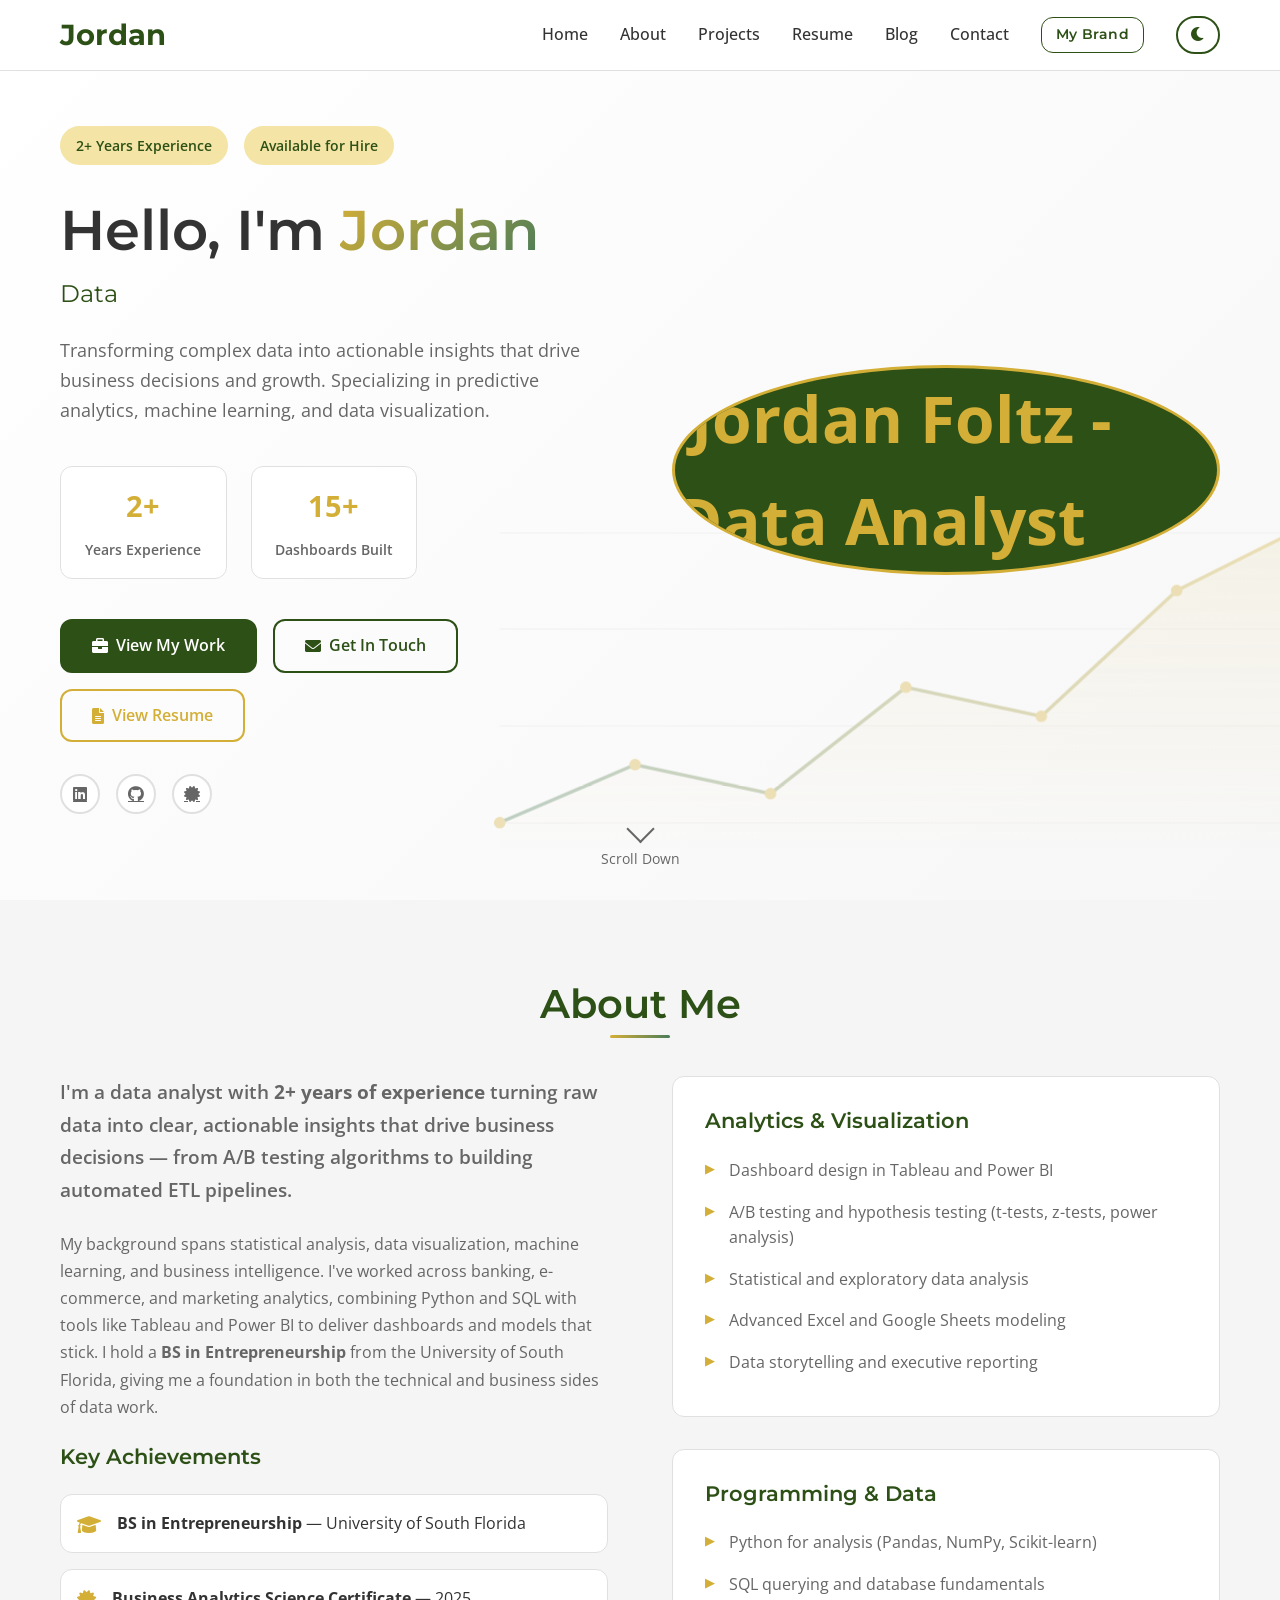
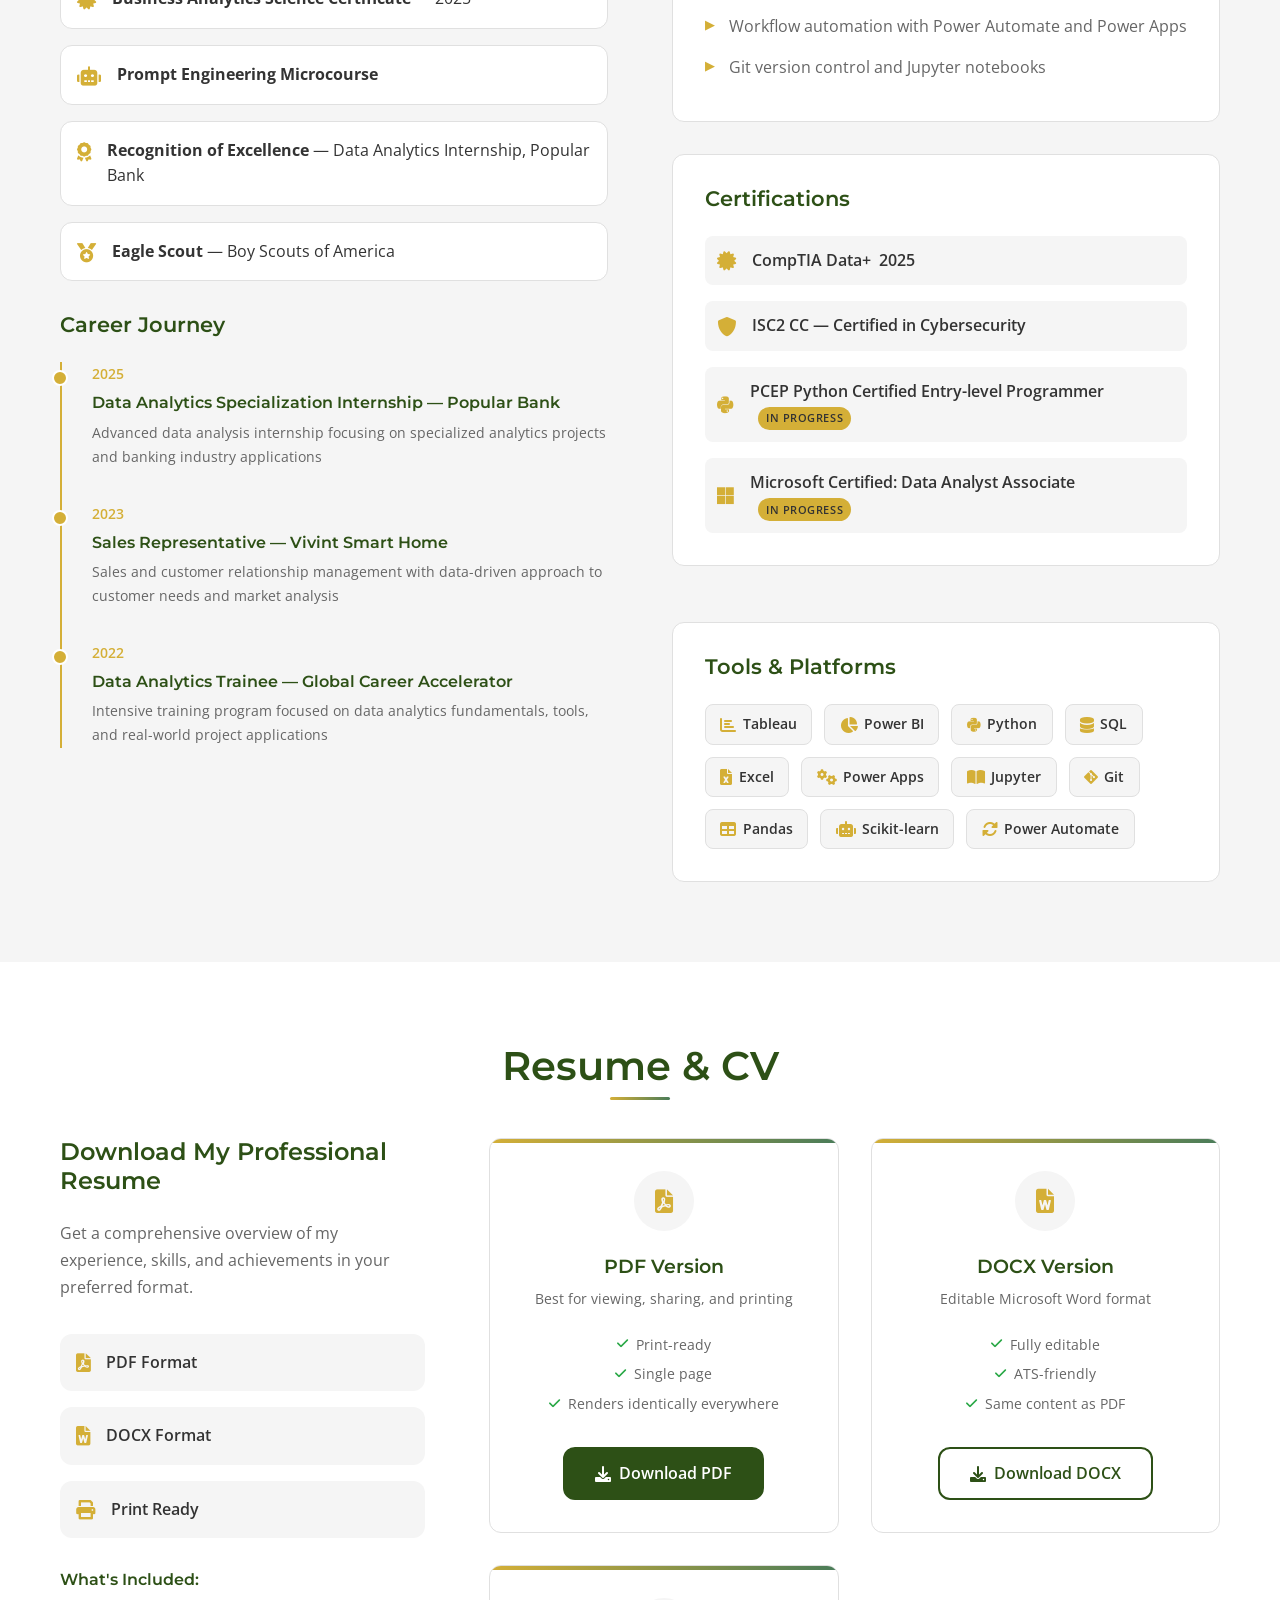
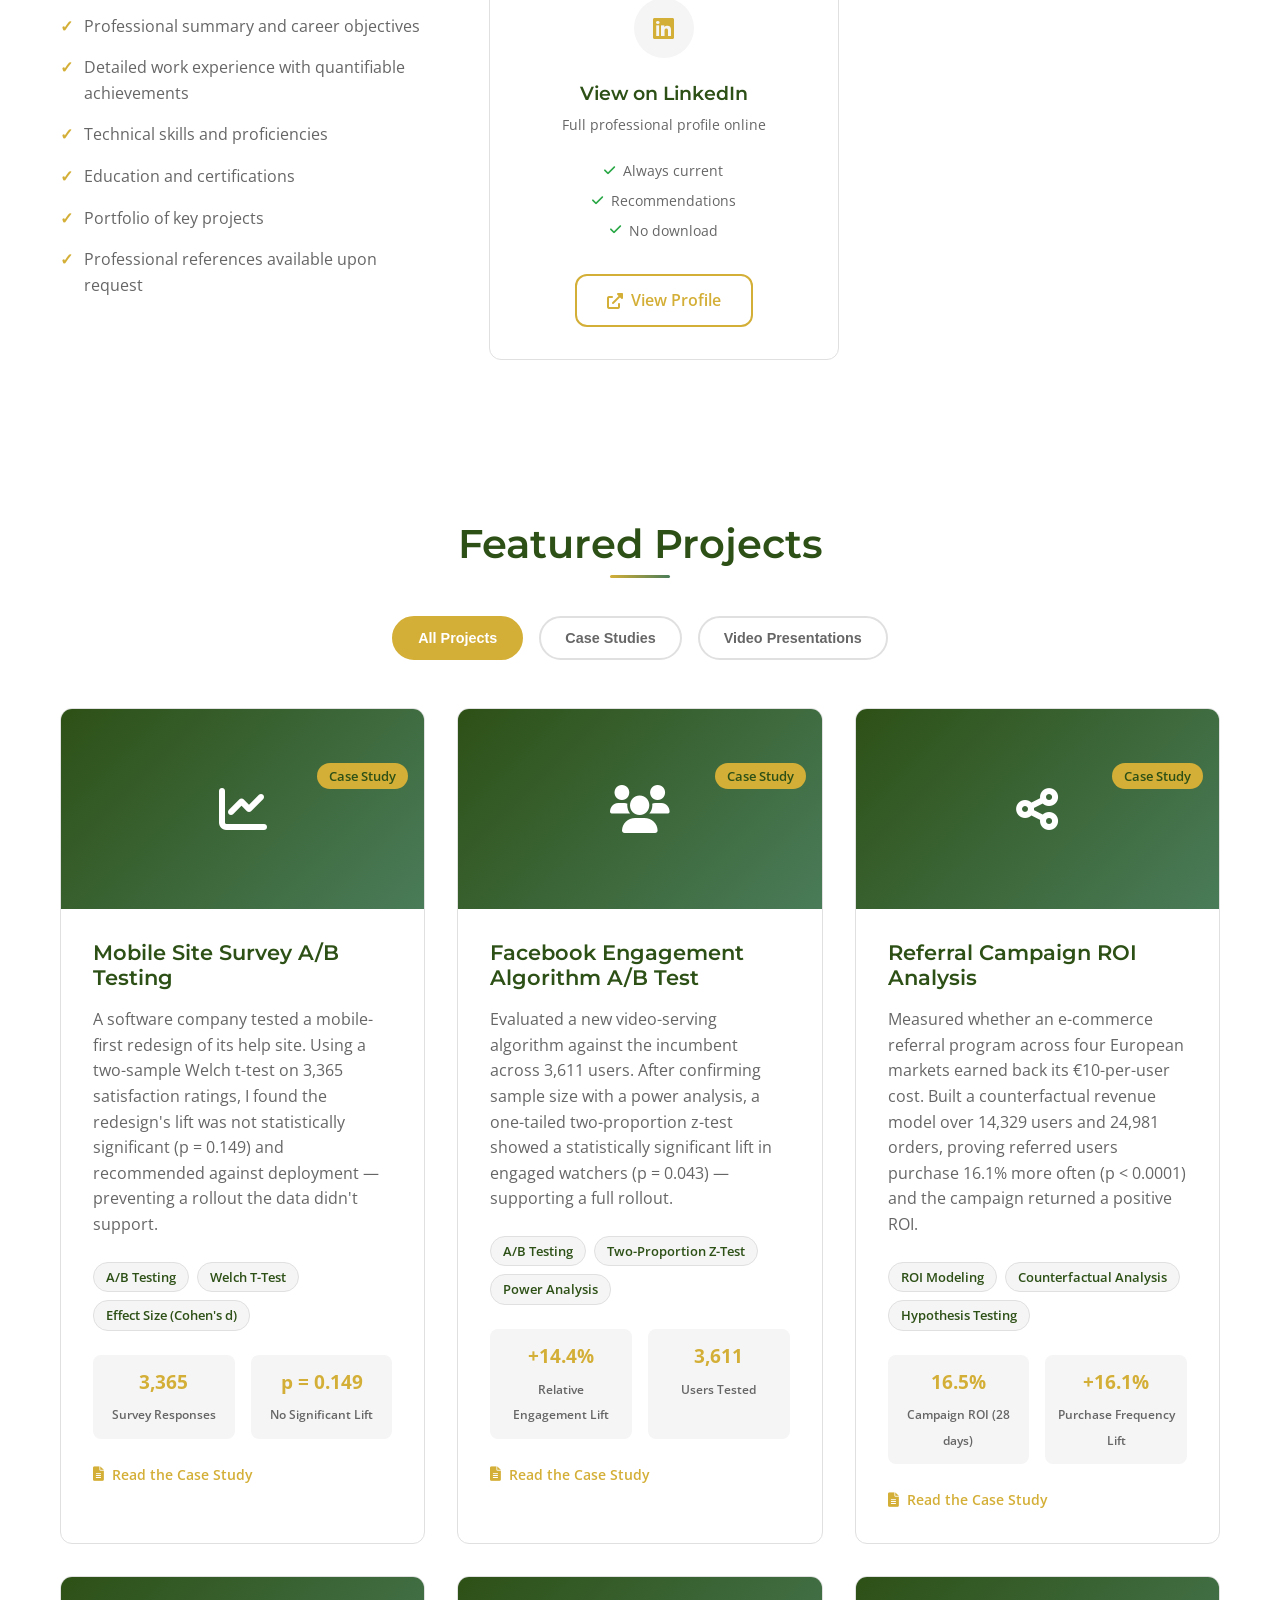
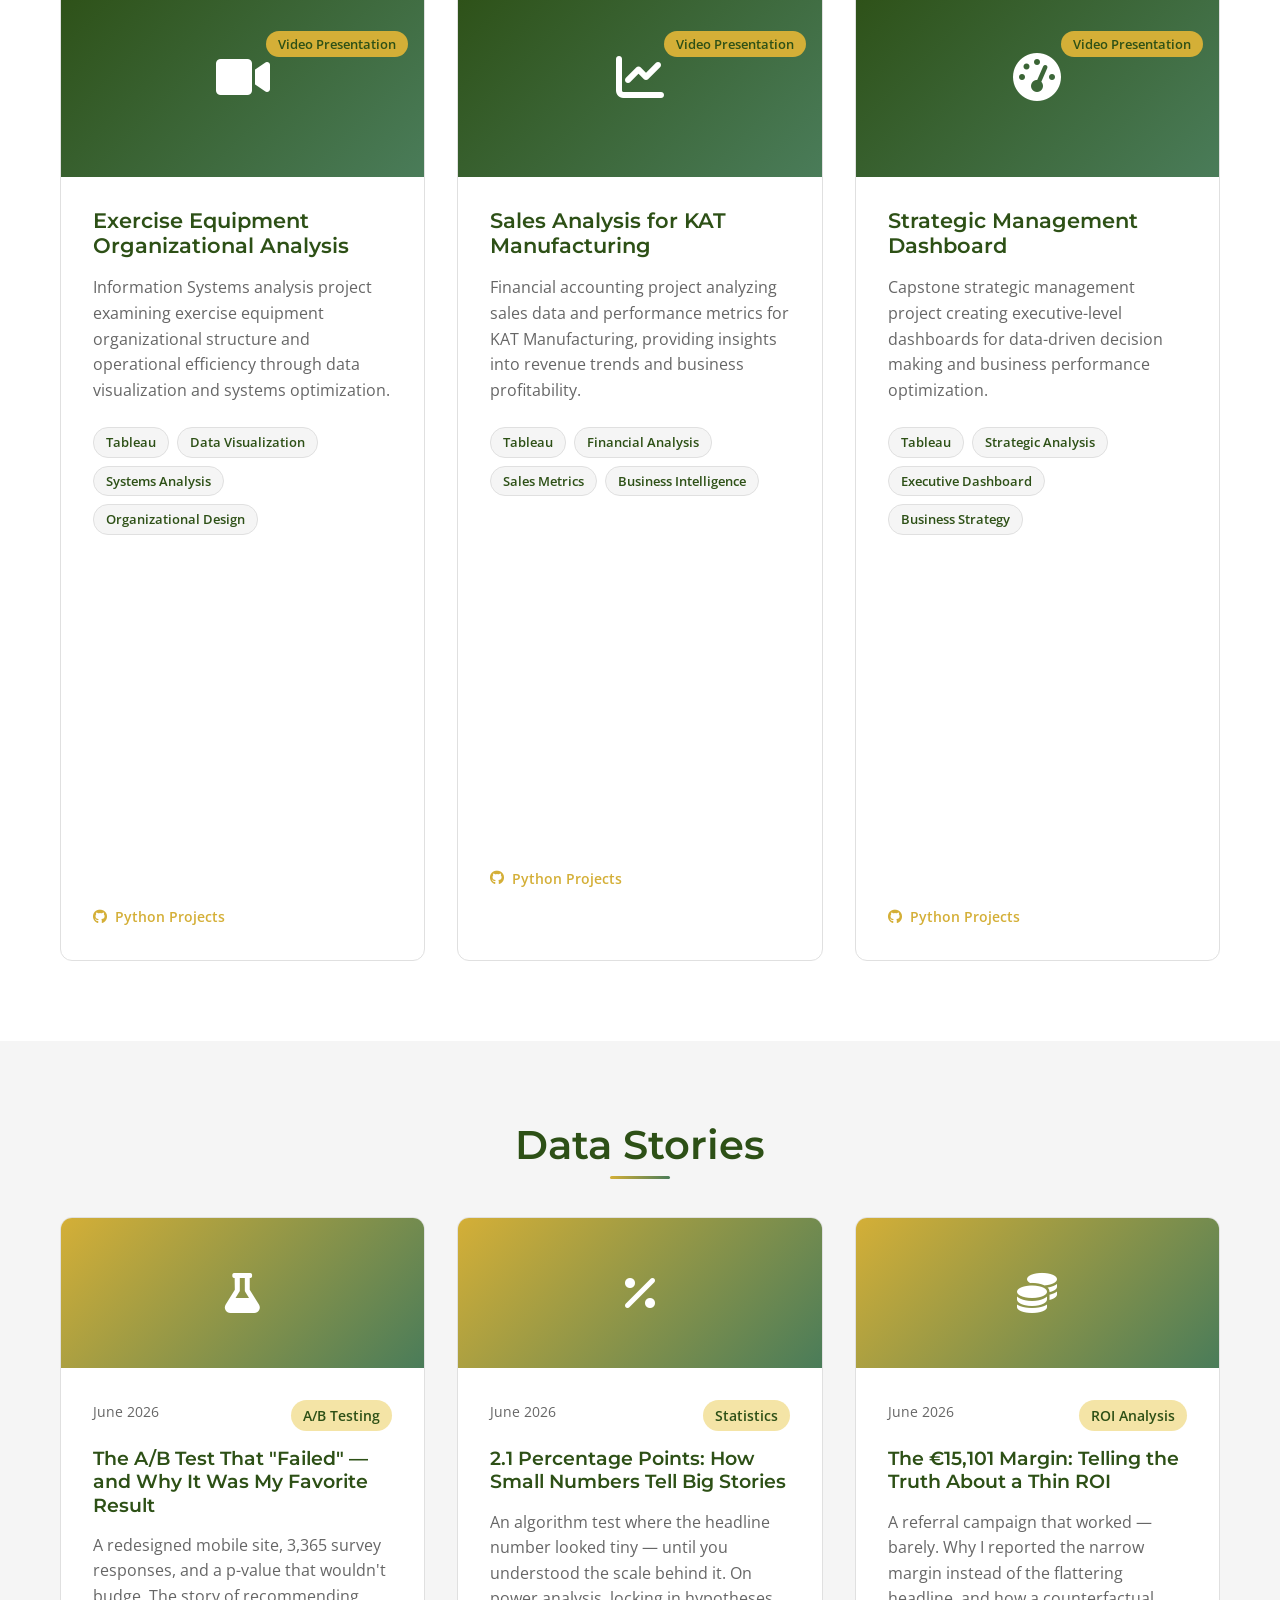
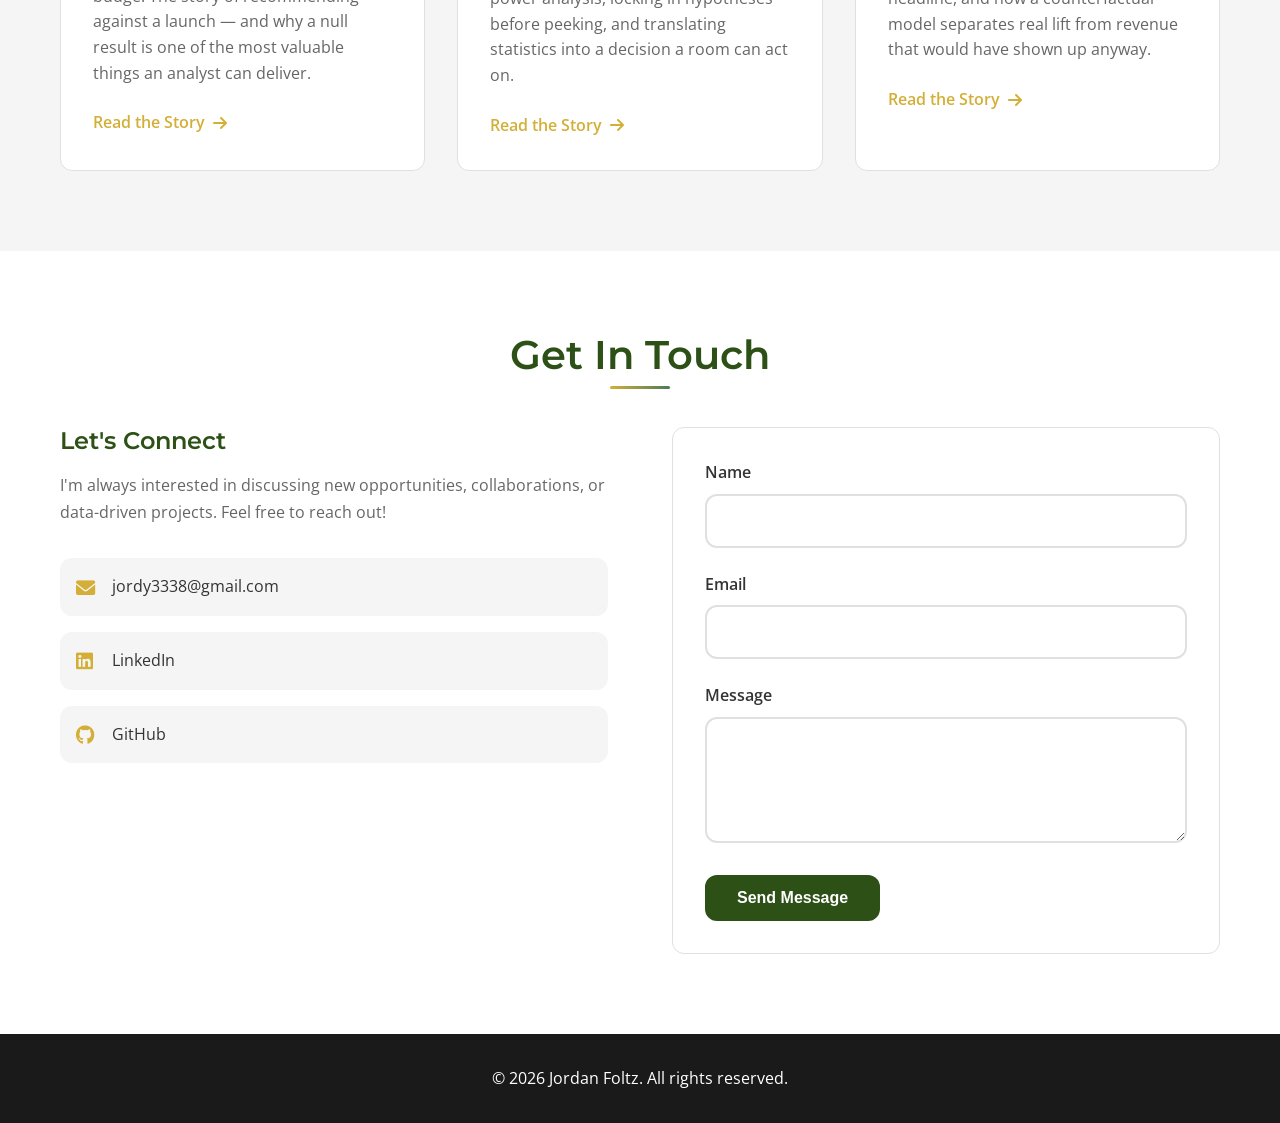
==== index.html @ 900e08b9 "Add self-drawing hero chart and scroll-triggered timeline animation - Hero: inline SVG line chart th" ====
<!DOCTYPE html>
<html lang="en">
<head>
    <meta charset="UTF-8">
    <meta name="viewport" content="width=device-width, initial-scale=1.0">
    <title>Jordan Foltz — Data Analyst</title>
    <meta name="description" content="Jordan Foltz is a data analyst specializing in A/B testing, statistical analysis, and data visualization with Python, SQL, Tableau, and Power BI. View case studies, dashboards, and the Data Stories blog.">
    <link rel="stylesheet" href="style.css">
    <link href="https://fonts.googleapis.com/css2?family=Montserrat:wght@300;400;600;700&family=Open+Sans:wght@300;400;600&display=swap" rel="stylesheet">
    <link rel="stylesheet" href="https://cdnjs.cloudflare.com/ajax/libs/font-awesome/6.0.0/css/all.min.css">
</head>
<body>
    <!-- Navigation -->
    <nav class="navbar">
        <div class="nav-container">
            <div class="nav-logo">
                <a href="#home">Jordan</a>
            </div>
            <div class="nav-menu">
                <a href="#home" class="nav-link">Home</a>
                <a href="#about" class="nav-link">About</a>
                <a href="#projects" class="nav-link">Projects</a>
                <a href="#resume" class="nav-link">Resume</a>
                <a href="#blog" class="nav-link">Blog</a>
                <a href="#contact" class="nav-link">Contact</a>
                <a href="brand.html" class="nav-link-brand">My Brand</a>
                <button class="theme-toggle" id="theme-toggle" aria-label="Toggle dark mode">
                    <i class="fas fa-moon" aria-hidden="true"></i>
                </button>
            </div>
            <button class="hamburger" aria-label="Toggle navigation menu" aria-expanded="false">
                <span></span>
                <span></span>
                <span></span>
            </button>
        </div>
    </nav>

    <!-- Home Section -->
    <section id="home" class="hero">
        <div class="hero-background">
            <div class="hero-gradient"></div>
            <svg class="hero-chart" viewBox="0 0 900 500" preserveAspectRatio="xMidYMax meet" aria-hidden="true" focusable="false">
                <defs>
                    <linearGradient id="chart-stroke" x1="0" y1="0" x2="1" y2="0">
                        <stop offset="0%" stop-color="#4a7c59"/>
                        <stop offset="100%" stop-color="#d4af37"/>
                    </linearGradient>
                    <linearGradient id="chart-fill" x1="0" y1="0" x2="0" y2="1">
                        <stop offset="0%" stop-color="#d4af37" stop-opacity="0.25"/>
                        <stop offset="100%" stop-color="#d4af37" stop-opacity="0"/>
                    </linearGradient>
                </defs>
                <line class="chart-grid" x1="40" y1="120" x2="860" y2="120"/>
                <line class="chart-grid" x1="40" y1="220" x2="860" y2="220"/>
                <line class="chart-grid" x1="40" y1="320" x2="860" y2="320"/>
                <line class="chart-grid" x1="40" y1="420" x2="860" y2="420"/>
                <path class="chart-area" d="M40,420 L180,360 L320,390 L460,280 L600,310 L740,180 L860,120 L860,460 L40,460 Z"/>
                <path class="chart-line" pathLength="1" d="M40,420 L180,360 L320,390 L460,280 L600,310 L740,180 L860,120"/>
                <circle class="chart-dot" cx="40" cy="420" r="6"/>
                <circle class="chart-dot" cx="180" cy="360" r="6"/>
                <circle class="chart-dot" cx="320" cy="390" r="6"/>
                <circle class="chart-dot" cx="460" cy="280" r="6"/>
                <circle class="chart-dot" cx="600" cy="310" r="6"/>
                <circle class="chart-dot" cx="740" cy="180" r="6"/>
                <circle class="chart-dot" cx="860" cy="120" r="7"/>
            </svg>
        </div>
        <div class="hero-container">
            <div class="hero-content">
                <div class="hero-text">
                    <div class="hero-badges">
                        <span class="hero-badge">2+ Years Experience</span>
                        <span class="hero-badge">Available for Hire</span>
                    </div>
                    <h1 class="hero-title">Hello, I'm <span class="highlight">Jordan</span></h1>
                    <h2 class="hero-subtitle">Data Analyst & Insights Specialist</h2>
                    <p class="hero-description">
                        Transforming complex data into actionable insights that drive business decisions and growth. 
                        Specializing in predictive analytics, machine learning, and data visualization.
                    </p>
                    <div class="hero-stats">
                        <div class="stat-item">
                            <span class="stat-number">2+</span>
                            <span class="stat-label">Years Experience</span>
                        </div>
                        <div class="stat-item">
                            <span class="stat-number">15+</span>
                            <span class="stat-label">Dashboards Built</span>
                        </div>
                    </div>
                    <div class="hero-buttons">
                        <a href="#projects" class="btn btn-primary">
                            <i class="fas fa-briefcase"></i>
                            View My Work
                        </a>
                        <a href="#contact" class="btn btn-secondary">
                            <i class="fas fa-envelope"></i>
                            Get In Touch
                        </a>
                        <a href="#resume" class="btn btn-outline">
                            <i class="fas fa-file-alt"></i>
                            View Resume
                        </a>
                    </div>
                    <div class="hero-social">
                        <a href="https://linkedin.com/in/jordan-foltz" class="social-link" aria-label="LinkedIn" target="_blank" rel="noopener noreferrer">
                            <i class="fab fa-linkedin"></i>
                        </a>
                        <a href="https://github.com/JordanFoltzData" class="social-link" aria-label="GitHub" target="_blank" rel="noopener noreferrer">
                            <i class="fab fa-github"></i>
                        </a>
                        <a href="https://www.credly.com/users/jordan-foltz" class="social-link" aria-label="Credly" target="_blank" rel="noopener noreferrer">
                            <i class="fas fa-certificate"></i>
                        </a>
                    </div>
                </div>
                <div class="hero-image">
                    <div class="image-container">
                        <div class="image-placeholder">
                            <img src="Headshot Professional Resized.jpg" alt="Jordan Foltz - Data Analyst" class="profile-img">
                            <div class="image-overlay">
                                <div class="overlay-content">
                                    <span class="overlay-text">Data Analyst</span>
                                    <span class="overlay-subtext">Available for Projects</span>
                                </div>
                            </div>
                        </div>
                    </div>
                </div>
            </div>
        </div>
        <div class="scroll-indicator">
            <div class="scroll-arrow"></div>
            <span>Scroll Down</span>
        </div>
    </section>

    <!-- About Section -->
    <section id="about" class="about">
        <div class="container">
            <h2 class="section-title">About Me</h2>
            <div class="about-content">
                <div class="about-text">
                    <p class="about-intro">
                        I'm a data analyst with <strong>2+ years of experience</strong> turning raw data into clear,
                        actionable insights that drive business decisions — from A/B testing algorithms to building
                        automated ETL pipelines.
                    </p>
                    <p>
                        My background spans statistical analysis, data visualization, machine learning, and
                        business intelligence. I've worked across banking, e-commerce, and marketing analytics,
                        combining Python and SQL with tools like Tableau and Power BI to deliver dashboards and
                        models that stick. I hold a <strong>BS in Entrepreneurship</strong> from the University of
                        South Florida, giving me a foundation in both the technical and business sides of data work.
                    </p>
                    <div class="achievements">
                        <h3>Key Achievements</h3>
                        <div class="achievement-list">
                            <div class="achievement-item">
                                <i class="fas fa-graduation-cap"></i>
                                <div>
                                    <strong>BS in Entrepreneurship</strong> — University of South Florida
                                </div>
                            </div>
                            <div class="achievement-item">
                                <i class="fas fa-certificate"></i>
                                <div>
                                    <strong>Business Analytics Science Certificate</strong> — 2025
                                </div>
                            </div>
                            <div class="achievement-item">
                                <i class="fas fa-robot"></i>
                                <div>
                                    <strong>Prompt Engineering Microcourse</strong>
                                </div>
                            </div>
                            <div class="achievement-item">
                                <i class="fas fa-award"></i>
                                <div>
                                    <strong>Recognition of Excellence</strong> — Data Analytics Internship, Popular Bank
                                </div>
                            </div>
                            <div class="achievement-item">
                                <i class="fas fa-medal"></i>
                                <div>
                                    <strong>Eagle Scout</strong> — Boy Scouts of America
                                </div>
                            </div>
                        </div>
                    </div>
                    <div class="career-timeline">
                        <h3>Career Journey</h3>
                        <div class="timeline">
                            <div class="timeline-item">
                                <div class="timeline-date">2025</div>
                                <div class="timeline-content">
                                    <h4>Data Analytics Specialization Internship — Popular Bank</h4>
                                    <p>Advanced data analysis internship focusing on specialized analytics projects and banking industry applications</p>
                                </div>
                            </div>
                            <div class="timeline-item">
                                <div class="timeline-date">2023</div>
                                <div class="timeline-content">
                                    <h4>Sales Representative — Vivint Smart Home</h4>
                                    <p>Sales and customer relationship management with data-driven approach to customer needs and market analysis</p>
                                </div>
                            </div>
                            <div class="timeline-item">
                                <div class="timeline-date">2022</div>
                                <div class="timeline-content">
                                    <h4>Data Analytics Trainee — Global Career Accelerator</h4>
                                    <p>Intensive training program focused on data analytics fundamentals, tools, and real-world project applications</p>
                                </div>
                            </div>
                        </div>
                    </div>
                </div>
                <div class="skills-section">
                    <div class="skills-grid">
                        <div class="skill-category">
                            <h3>Analytics & Visualization</h3>
                            <ul>
                                <li>Dashboard design in Tableau and Power BI</li>
                                <li>A/B testing and hypothesis testing (t-tests, z-tests, power analysis)</li>
                                <li>Statistical and exploratory data analysis</li>
                                <li>Advanced Excel and Google Sheets modeling</li>
                                <li>Data storytelling and executive reporting</li>
                            </ul>
                        </div>
                        <div class="skill-category">
                            <h3>Programming & Data</h3>
                            <ul>
                                <li>Python for analysis (Pandas, NumPy, Scikit-learn)</li>
                                <li>SQL querying and database fundamentals</li>
                                <li>Workflow automation with Power Automate and Power Apps</li>
                                <li>Git version control and Jupyter notebooks</li>
                            </ul>
                        </div>
                    </div>
                    <div class="certifications">
                        <h3>Certifications</h3>
                        <div class="cert-list">
                            <div class="cert-item">
                                <i class="fas fa-certificate"></i>
                                <span>CompTIA Data+ <span class="cert-year">2025</span></span>
                            </div>
                            <div class="cert-item">
                                <i class="fas fa-shield-alt"></i>
                                <span>ISC2 CC — Certified in Cybersecurity</span>
                            </div>
                            <div class="cert-item cert-item--progress">
                                <i class="fab fa-python"></i>
                                <span>PCEP Python Certified Entry-level Programmer <span class="cert-badge">In Progress</span></span>
                            </div>
                            <div class="cert-item cert-item--progress">
                                <i class="fab fa-microsoft"></i>
                                <span>Microsoft Certified: Data Analyst Associate <span class="cert-badge">In Progress</span></span>
                            </div>
                        </div>
                    </div>

                    <!-- Tools & Platforms -->
                    <div class="tools-section">
                        <h3>Tools & Platforms</h3>
                        <div class="tools-grid">
                            <div class="tool-badge">
                                <i class="fas fa-chart-bar"></i>
                                <span>Tableau</span>
                            </div>
                            <div class="tool-badge">
                                <i class="fas fa-chart-pie"></i>
                                <span>Power BI</span>
                            </div>
                            <div class="tool-badge">
                                <i class="fab fa-python"></i>
                                <span>Python</span>
                            </div>
                            <div class="tool-badge">
                                <i class="fas fa-database"></i>
                                <span>SQL</span>
                            </div>
                            <div class="tool-badge">
                                <i class="fas fa-file-excel"></i>
                                <span>Excel</span>
                            </div>
                            <div class="tool-badge">
                                <i class="fas fa-cogs"></i>
                                <span>Power Apps</span>
                            </div>
                            <div class="tool-badge">
                                <i class="fas fa-book-open"></i>
                                <span>Jupyter</span>
                            </div>
                            <div class="tool-badge">
                                <i class="fab fa-git-alt"></i>
                                <span>Git</span>
                            </div>
                            <div class="tool-badge">
                                <i class="fas fa-table"></i>
                                <span>Pandas</span>
                            </div>
                            <div class="tool-badge">
                                <i class="fas fa-robot"></i>
                                <span>Scikit-learn</span>
                            </div>
                            <div class="tool-badge">
                                <i class="fas fa-sync-alt"></i>
                                <span>Power Automate</span>
                            </div>
                        </div>
                    </div>
                </div>
            </div>
        </div>
    </section>

    <!-- Resume Section -->
    <section id="resume" class="resume">
        <div class="container">
            <h2 class="section-title">Resume & CV</h2>
            <div class="resume-content">
                <div class="resume-info">
                    <h3>Download My Professional Resume</h3>
                    <p>Get a comprehensive overview of my experience, skills, and achievements in your preferred format.</p>
                    <div class="resume-stats">
                        <div class="resume-stat">
                            <i class="fas fa-file-pdf"></i>
                            <span>PDF Format</span>
                        </div>
                        <div class="resume-stat">
                            <i class="fas fa-file-word"></i>
                            <span>DOCX Format</span>
                        </div>
                        <div class="resume-stat">
                            <i class="fas fa-print"></i>
                            <span>Print Ready</span>
                        </div>
                    </div>
                    <div class="resume-highlights">
                        <h4>What's Included:</h4>
                        <ul>
                            <li>Professional summary and career objectives</li>
                            <li>Detailed work experience with quantifiable achievements</li>
                            <li>Technical skills and proficiencies</li>
                            <li>Education and certifications</li>
                            <li>Portfolio of key projects</li>
                            <li>Professional references available upon request</li>
                        </ul>
                    </div>
                </div>
                <div class="resume-actions">
                    <div class="resume-card">
                        <div class="resume-icon">
                            <i class="fas fa-file-pdf"></i>
                        </div>
                        <h4>PDF Version</h4>
                        <p>Best for viewing, sharing, and printing</p>
                        <div class="resume-features">
                            <span><i class="fas fa-check"></i> Print-ready</span>
                            <span><i class="fas fa-check"></i> Single page</span>
                            <span><i class="fas fa-check"></i> Renders identically everywhere</span>
                        </div>
                        <a href="Jordan_Foltz_Data_Analyst_Resume.pdf" class="btn btn-primary" download="Jordan_Foltz_Data_Analyst_Resume.pdf">
                            <i class="fas fa-download"></i>
                            Download PDF
                        </a>
                    </div>
                    <div class="resume-card">
                        <div class="resume-icon">
                            <i class="fas fa-file-word"></i>
                        </div>
                        <h4>DOCX Version</h4>
                        <p>Editable Microsoft Word format</p>
                        <div class="resume-features">
                            <span><i class="fas fa-check"></i> Fully editable</span>
                            <span><i class="fas fa-check"></i> ATS-friendly</span>
                            <span><i class="fas fa-check"></i> Same content as PDF</span>
                        </div>
                        <a href="Jordan Foltz Data Analyst Resume.docx" class="btn btn-secondary" download="Jordan_Foltz_Data_Analyst_Resume.docx">
                            <i class="fas fa-download"></i>
                            Download DOCX
                        </a>
                    </div>
                    <div class="resume-card">
                        <div class="resume-icon">
                            <i class="fab fa-linkedin"></i>
                        </div>
                        <h4>View on LinkedIn</h4>
                        <p>Full professional profile online</p>
                        <div class="resume-features">
                            <span><i class="fas fa-check"></i> Always current</span>
                            <span><i class="fas fa-check"></i> Recommendations</span>
                            <span><i class="fas fa-check"></i> No download</span>
                        </div>
                        <a href="https://linkedin.com/in/jordan-foltz" class="btn btn-outline" target="_blank" rel="noopener noreferrer">
                            <i class="fas fa-external-link-alt"></i>
                            View Profile
                        </a>
                    </div>
                </div>
            </div>
        </div>
    </section>

    <!-- Projects Section -->
    <section id="projects" class="projects">
        <div class="container">
            <h2 class="section-title">Featured Projects</h2>
            <div class="projects-filter">
                <button class="filter-btn active" data-filter="all">All Projects</button>
                <button class="filter-btn" data-filter="case-study">Case Studies</button>
                <button class="filter-btn" data-filter="video-presentation">Video Presentations</button>
            </div>
            <div class="projects-grid">
                <div class="project-card" data-category="case-study">
                    <div class="project-image">
                        <i class="fas fa-chart-line"></i>
                        <div class="project-overlay">
                            <span class="project-category">Case Study</span>
                        </div>
                    </div>
                    <div class="project-content">
                        <h3>Mobile Site Survey A/B Testing</h3>
                        <p class="project-description">A software company tested a mobile-first redesign of its help site. Using a two-sample Welch t-test on 3,365 satisfaction ratings, I found the redesign's lift was not statistically significant (p = 0.149) and recommended against deployment — preventing a rollout the data didn't support.</p>
                        <div class="project-tech">
                            <span class="tech-tag">A/B Testing</span>
                            <span class="tech-tag">Welch T-Test</span>
                            <span class="tech-tag">Effect Size (Cohen's d)</span>
                        </div>
                        <div class="project-metrics">
                            <div class="metric">
                                <span class="metric-value">3,365</span>
                                <span class="metric-label">Survey Responses</span>
                            </div>
                            <div class="metric">
                                <span class="metric-value">p = 0.149</span>
                                <span class="metric-label">No Significant Lift</span>
                            </div>
                        </div>
                        <div class="project-links">
                            <a href="Mobile_Site_Survey_AB_Testing_Case_Study.pdf" class="project-link" target="_blank" rel="noopener noreferrer">
                                <i class="fas fa-file-alt"></i> Read the Case Study
                            </a>
                        </div>
                    </div>
                </div>

                <div class="project-card" data-category="case-study">
                    <div class="project-image">
                        <i class="fas fa-users"></i>
                        <div class="project-overlay">
                            <span class="project-category">Case Study</span>
                        </div>
                    </div>
                    <div class="project-content">
                        <h3>Facebook Engagement Algorithm A/B Test</h3>
                        <p class="project-description">Evaluated a new video-serving algorithm against the incumbent across 3,611 users. After confirming sample size with a power analysis, a one-tailed two-proportion z-test showed a statistically significant lift in engaged watchers (p = 0.043) — supporting a full rollout.</p>
                        <div class="project-tech">
                            <span class="tech-tag">A/B Testing</span>
                            <span class="tech-tag">Two-Proportion Z-Test</span>
                            <span class="tech-tag">Power Analysis</span>
                        </div>
                        <div class="project-metrics">
                            <div class="metric">
                                <span class="metric-value">+14.4%</span>
                                <span class="metric-label">Relative Engagement Lift</span>
                            </div>
                            <div class="metric">
                                <span class="metric-value">3,611</span>
                                <span class="metric-label">Users Tested</span>
                            </div>
                        </div>
                        <div class="project-links">
                            <a href="Facebook_Engagemnt_Algorithm_AB_Test_Case_Study.pdf" class="project-link" target="_blank" rel="noopener noreferrer">
                                <i class="fas fa-file-alt"></i> Read the Case Study
                            </a>
                        </div>
                    </div>
                </div>

                <div class="project-card" data-category="case-study">
                    <div class="project-image">
                        <i class="fas fa-share-alt"></i>
                        <div class="project-overlay">
                            <span class="project-category">Case Study</span>
                        </div>
                    </div>
                    <div class="project-content">
                        <h3>Referral Campaign ROI Analysis</h3>
                        <p class="project-description">Measured whether an e-commerce referral program across four European markets earned back its €10-per-user cost. Built a counterfactual revenue model over 14,329 users and 24,981 orders, proving referred users purchase 16.1% more often (p &lt; 0.0001) and the campaign returned a positive ROI.</p>
                        <div class="project-tech">
                            <span class="tech-tag">ROI Modeling</span>
                            <span class="tech-tag">Counterfactual Analysis</span>
                            <span class="tech-tag">Hypothesis Testing</span>
                        </div>
                        <div class="project-metrics">
                            <div class="metric">
                                <span class="metric-value">16.5%</span>
                                <span class="metric-label">Campaign ROI (28 days)</span>
                            </div>
                            <div class="metric">
                                <span class="metric-value">+16.1%</span>
                                <span class="metric-label">Purchase Frequency Lift</span>
                            </div>
                        </div>
                        <div class="project-links">
                            <a href="Referral_Campaign_Jordan_Foltz.pdf" class="project-link" target="_blank" rel="noopener noreferrer">
                                <i class="fas fa-file-alt"></i> Read the Case Study
                            </a>
                        </div>
                    </div>
                </div>

                <div class="project-card" data-category="video-presentation">
                    <div class="project-image">
                        <i class="fas fa-video"></i>
                        <div class="project-overlay">
                            <span class="project-category">Video Presentation</span>
                        </div>
                    </div>
                    <div class="project-content">
                        <h3>Exercise Equipment Organizational Analysis</h3>
                        <p class="project-description">Information Systems analysis project examining exercise equipment organizational structure and operational efficiency through data visualization and systems optimization.</p>
                        <div class="project-tech">
                            <span class="tech-tag">Tableau</span>
                            <span class="tech-tag">Data Visualization</span>
                            <span class="tech-tag">Systems Analysis</span>
                            <span class="tech-tag">Organizational Design</span>
                        </div>
                        <div class="project-video">
                            <iframe width="100%" height="315" src="https://www.youtube.com/embed/8lEyo6d_rK8" title="Exercise Equipment Organizational Analysis" frameborder="0" allow="accelerometer; autoplay; clipboard-write; encrypted-media; gyroscope; picture-in-picture" allowfullscreen></iframe>
                        </div>
                        <div class="project-links">
                            <a href="https://github.com/JordanFoltzData/Python-Portfolio" class="project-link" target="_blank" rel="noopener noreferrer">
                                <i class="fab fa-github"></i> Python Projects
                            </a>
                        </div>
                    </div>
                </div>

                <div class="project-card" data-category="video-presentation">
                    <div class="project-image">
                        <i class="fas fa-chart-line"></i>
                        <div class="project-overlay">
                            <span class="project-category">Video Presentation</span>
                        </div>
                    </div>
                    <div class="project-content">
                        <h3>Sales Analysis for KAT Manufacturing</h3>
                        <p class="project-description">Financial accounting project analyzing sales data and performance metrics for KAT Manufacturing, providing insights into revenue trends and business profitability.</p>
                        <div class="project-tech">
                            <span class="tech-tag">Tableau</span>
                            <span class="tech-tag">Financial Analysis</span>
                            <span class="tech-tag">Sales Metrics</span>
                            <span class="tech-tag">Business Intelligence</span>
                        </div>
                        <div class="project-video">
                            <iframe width="100%" height="315" src="https://www.youtube.com/embed/kIhuMqGR8DQ" title="Sales Analysis for KAT Manufacturing" frameborder="0" allow="accelerometer; autoplay; clipboard-write; encrypted-media; gyroscope; picture-in-picture" allowfullscreen></iframe>
                        </div>
                        <div class="project-links">
                            <a href="https://github.com/JordanFoltzData/Python-Portfolio" class="project-link" target="_blank" rel="noopener noreferrer">
                                <i class="fab fa-github"></i> Python Projects
                            </a>
                        </div>
                    </div>
                </div>

                <div class="project-card" data-category="video-presentation">
                    <div class="project-image">
                        <i class="fas fa-tachometer-alt"></i>
                        <div class="project-overlay">
                            <span class="project-category">Video Presentation</span>
                        </div>
                    </div>
                    <div class="project-content">
                        <h3>Strategic Management Dashboard</h3>
                        <p class="project-description">Capstone strategic management project creating executive-level dashboards for data-driven decision making and business performance optimization.</p>
                        <div class="project-tech">
                            <span class="tech-tag">Tableau</span>
                            <span class="tech-tag">Strategic Analysis</span>
                            <span class="tech-tag">Executive Dashboard</span>
                            <span class="tech-tag">Business Strategy</span>
                        </div>
                        <div class="project-video">
                            <iframe width="100%" height="315" src="https://www.youtube.com/embed/L1kY-f2v0_c" title="Strategic Management Dashboard" frameborder="0" allow="accelerometer; autoplay; clipboard-write; encrypted-media; gyroscope; picture-in-picture" allowfullscreen></iframe>
                        </div>
                        <div class="project-links">
                            <a href="https://github.com/JordanFoltzData/Python-Portfolio" class="project-link" target="_blank" rel="noopener noreferrer">
                                <i class="fab fa-github"></i> Python Projects
                            </a>
                        </div>
                    </div>
                </div>

            </div>
        </div>
    </section>

    <!-- Blog Section -->
    <section id="blog" class="blog">
        <div class="container">
            <h2 class="section-title">Data Stories</h2>
            <div class="blog-grid">
                <article class="blog-card">
                    <div class="blog-image">
                        <i class="fas fa-flask" aria-hidden="true"></i>
                    </div>
                    <div class="blog-content">
                        <div class="blog-meta">
                            <span class="blog-date">June 2026</span>
                            <span class="blog-category">A/B Testing</span>
                        </div>
                        <h3>The A/B Test That "Failed" — and Why It Was My Favorite Result</h3>
                        <p>A redesigned mobile site, 3,365 survey responses, and a p-value that wouldn't budge. The story of recommending against a launch — and why a null result is one of the most valuable things an analyst can deliver.</p>
                        <a href="blog.html#the-test-that-failed" class="read-more">Read the Story <i class="fas fa-arrow-right" aria-hidden="true"></i></a>
                    </div>
                </article>
                <article class="blog-card">
                    <div class="blog-image">
                        <i class="fas fa-percentage" aria-hidden="true"></i>
                    </div>
                    <div class="blog-content">
                        <div class="blog-meta">
                            <span class="blog-date">June 2026</span>
                            <span class="blog-category">Statistics</span>
                        </div>
                        <h3>2.1 Percentage Points: How Small Numbers Tell Big Stories</h3>
                        <p>An algorithm test where the headline number looked tiny — until you understood the scale behind it. On power analysis, locking in hypotheses before peeking, and translating statistics into a decision a room can act on.</p>
                        <a href="blog.html#small-numbers-big-stories" class="read-more">Read the Story <i class="fas fa-arrow-right" aria-hidden="true"></i></a>
                    </div>
                </article>
                <article class="blog-card">
                    <div class="blog-image">
                        <i class="fas fa-coins" aria-hidden="true"></i>
                    </div>
                    <div class="blog-content">
                        <div class="blog-meta">
                            <span class="blog-date">June 2026</span>
                            <span class="blog-category">ROI Analysis</span>
                        </div>
                        <h3>The €15,101 Margin: Telling the Truth About a Thin ROI</h3>
                        <p>A referral campaign that worked — barely. Why I reported the narrow margin instead of the flattering headline, and how a counterfactual model separates real lift from revenue that would have shown up anyway.</p>
                        <a href="blog.html#the-thin-margin" class="read-more">Read the Story <i class="fas fa-arrow-right" aria-hidden="true"></i></a>
                    </div>
                </article>
            </div>
        </div>
    </section>

    <!-- Contact Section -->
    <section id="contact" class="contact">
        <div class="container">
            <h2 class="section-title">Get In Touch</h2>
            <div class="contact-content">
                <div class="contact-info">
                    <h3>Let's Connect</h3>
                    <p>I'm always interested in discussing new opportunities, collaborations, or data-driven projects. Feel free to reach out!</p>
                    <div class="contact-links">
                        <a href="mailto:jordy3338@gmail.com" class="contact-link">
                            <i class="fas fa-envelope"></i>
                            <span>jordy3338@gmail.com</span>
                        </a>
                        <a href="https://linkedin.com/in/jordan-foltz" class="contact-link" target="_blank" rel="noopener noreferrer">
                            <i class="fab fa-linkedin"></i>
                            <span>LinkedIn</span>
                        </a>
                        <a href="https://github.com/JordanFoltzData" class="contact-link" target="_blank" rel="noopener noreferrer">
                            <i class="fab fa-github"></i>
                            <span>GitHub</span>
                        </a>
                    </div>
                </div>
                <form class="contact-form" id="contact-form" action="https://formspree.io/f/mgopvvvd" method="POST">
                    <input type="hidden" name="_subject" value="New message from portfolio contact form">
                    <div class="form-group">
                        <label for="name">Name</label>
                        <input type="text" id="name" name="name" required placeholder=" ">
                    </div>
                    <div class="form-group">
                        <label for="email">Email</label>
                        <input type="email" id="email" name="email" required placeholder=" ">
                    </div>
                    <div class="form-group">
                        <label for="message">Message</label>
                        <textarea id="message" name="message" rows="5" required placeholder=" "></textarea>
                    </div>
                    <button type="submit" class="btn btn-primary">Send Message</button>
                </form>
            </div>
        </div>
    </section>

    <!-- Footer -->
    <footer class="footer">
        <div class="container">
            <p>&copy; <span id="footer-year">2024</span> Jordan Foltz. All rights reserved.</p>
        </div>
    </footer>

    <script src="script.js"></script>
</body>
</html>
---- style.css ----
/* CSS Variables for Color Scheme and Theme Management */
:root {
    /* Light Theme Colors */
    --primary-green: #2d5016;
    --secondary-green: #4a7c59;
    --accent-gold: #d4af37;
    --light-gold: #f4e4a6;
    --pure-black: #000000;
    --dark-gray: #1a1a1a;
    --light-gray: #f5f5f5;
    --pure-white: #ffffff;
    --text-dark: #333333;
    --text-light: #666666;
    
    /* Additional Colors */
    --success-green: #28a745;
    --warning-orange: #fd7e14;
    --info-blue: #17a2b8;
    --error-red: #dc3545;
    --card-shadow: rgba(0, 0, 0, 0.1);
    --hover-shadow: rgba(0, 0, 0, 0.15);
    
    /* Theme Variables */
    --bg-primary: var(--pure-white);
    --bg-secondary: var(--light-gray);
    --text-primary: var(--text-dark);
    --text-secondary: var(--text-light);
    --nav-bg: var(--pure-white);
    --card-bg: var(--pure-white);
    --border-color: #e0e0e0;
    
    /* Typography */
    --font-primary: 'Montserrat', sans-serif;
    --font-secondary: 'Open Sans', sans-serif;
    
    /* Spacing */
    --section-padding: 80px 0;
    --container-padding: 0 20px;
    --border-radius: 12px;
    
    /* Transitions */
    --transition-fast: 0.3s ease;
    --transition-slow: 0.5s ease;
}

/* Dark Theme Variables */
[data-theme="dark"] {
    --bg-primary: var(--pure-black);
    --bg-secondary: var(--dark-gray);
    --text-primary: var(--pure-white);
    --text-secondary: #cccccc;
    --nav-bg: var(--dark-gray);
    --card-bg: var(--dark-gray);
    --border-color: #333333;
}

/* Global Styles */
* {
    margin: 0;
    padding: 0;
    box-sizing: border-box;
}

/* Keyboard focus indicator — gold outline on all interactive elements */
:focus-visible {
    outline: 2px solid var(--accent-gold);
    outline-offset: 3px;
    border-radius: 4px;
}

/* Suppress focus ring for mouse users on elements that handle their own focus styles */
.form-group input:focus,
.form-group textarea:focus {
    outline: none;
}

html {
    scroll-behavior: smooth;
}

body {
    font-family: var(--font-secondary);
    line-height: 1.6;
    color: var(--text-primary);
    background-color: var(--bg-primary);
    transition: background-color var(--transition-fast), color var(--transition-fast);
}

.container {
    max-width: 1200px;
    margin: 0 auto;
    padding: var(--container-padding);
}

/* Typography */
h1, h2, h3, h4, h5, h6 {
    font-family: var(--font-primary);
    font-weight: 600;
    line-height: 1.2;
}

.section-title {
    font-size: 2.5rem;
    text-align: center;
    margin-bottom: 3rem;
    color: var(--primary-green);
    position: relative;
}

.section-title::after {
    content: '';
    position: absolute;
    bottom: -10px;
    left: 50%;
    transform: translateX(-50%);
    width: 60px;
    height: 3px;
    background: linear-gradient(90deg, var(--accent-gold), var(--secondary-green));
    border-radius: 2px;
}

/* Navigation */
.navbar {
    position: fixed;
    top: 0;
    width: 100%;
    background: var(--nav-bg);
    backdrop-filter: blur(10px);
    border-bottom: 1px solid var(--border-color);
    z-index: 1000;
    transition: all var(--transition-fast);
}

.navbar.scrolled {
    background: var(--nav-bg);
    box-shadow: 0 2px 20px var(--card-shadow);
    opacity: 0.97;
}

.nav-container {
    max-width: 1200px;
    margin: 0 auto;
    padding: 0 20px;
    display: flex;
    justify-content: space-between;
    align-items: center;
    height: 70px;
}

.nav-logo a {
    font-family: var(--font-primary);
    font-size: 1.8rem;
    font-weight: 700;
    color: var(--primary-green);
    text-decoration: none;
    transition: color var(--transition-fast);
}

.nav-logo a:hover {
    color: var(--accent-gold);
}

.nav-menu {
    display: flex;
    align-items: center;
    gap: 2rem;
}

.nav-link {
    color: var(--text-primary);
    text-decoration: none;
    font-weight: 500;
    transition: color var(--transition-fast);
    position: relative;
}

.nav-link:hover {
    color: var(--accent-gold);
}

.nav-link::after {
    content: '';
    position: absolute;
    bottom: -5px;
    left: 0;
    width: 0;
    height: 2px;
    background: var(--accent-gold);
    transition: width var(--transition-fast);
}

.nav-link:hover::after {
    width: 100%;
}

/* Used on brand.html for regular nav links — same style as .nav-link but not
   intercepted by NavigationManager's querySelectorAll('.nav-link') */
.nav-link-ext {
    color: var(--text-primary);
    text-decoration: none;
    font-weight: 500;
    transition: color var(--transition-fast);
    position: relative;
}

.nav-link-ext:hover {
    color: var(--accent-gold);
}

.nav-link-ext::after {
    content: '';
    position: absolute;
    bottom: -5px;
    left: 0;
    width: 0;
    height: 2px;
    background: var(--accent-gold);
    transition: width var(--transition-fast);
}

.nav-link-ext:hover::after {
    width: 100%;
}

.nav-link-brand {
    color: var(--primary-green);
    border: 1px solid var(--primary-green);
    border-radius: var(--border-radius);
    padding: 6px 14px;
    font-size: 0.85rem;
    font-family: var(--font-primary);
    font-weight: 600;
    transition: var(--transition-fast);
    text-decoration: none;
    letter-spacing: 0.03em;
}

.nav-link-brand:hover {
    background: var(--primary-green);
    color: var(--pure-white);
}

.theme-toggle {
    background: none;
    border: 2px solid var(--primary-green);
    color: var(--primary-green);
    padding: 8px 12px;
    border-radius: 50px;
    cursor: pointer;
    transition: all var(--transition-fast);
    font-size: 1rem;
}

.theme-toggle:hover {
    background: var(--primary-green);
    color: var(--pure-white);
}

.hamburger {
    display: none;
    flex-direction: column;
    cursor: pointer;
    background: none;
    border: none;
    padding: 4px;
    gap: 5px;
}

.hamburger span {
    width: 25px;
    height: 3px;
    background: var(--text-primary);
    margin: 3px 0;
    transition: var(--transition-fast);
}

/* Hero Section */
.hero {
    padding: 120px 0 80px;
    min-height: 100vh;
    display: flex;
    align-items: center;
    position: relative;
    overflow: hidden;
}

.hero-background {
    position: absolute;
    top: 0;
    left: 0;
    right: 0;
    bottom: 0;
    z-index: -1;
}

.hero-gradient {
    position: absolute;
    top: 0;
    left: 0;
    right: 0;
    bottom: 0;
    background: linear-gradient(135deg, var(--bg-primary) 0%, var(--bg-secondary) 100%);
    opacity: 0.8;
}

/* Self-drawing line chart — the hero's signature animation */
.hero-chart {
    position: absolute;
    right: -4%;
    bottom: 0;
    width: 68%;
    height: 88%;
    opacity: 0.35;
}

[data-theme="dark"] .hero-chart {
    opacity: 0.3;
}

.chart-grid {
    stroke: var(--border-color);
    stroke-width: 1;
    opacity: 0;
    animation: chart-fade 0.8s ease-out 0.2s forwards;
}

.chart-line {
    fill: none;
    stroke: url(#chart-stroke);
    stroke-width: 3.5;
    stroke-linecap: round;
    stroke-linejoin: round;
    stroke-dasharray: 1;
    stroke-dashoffset: 1;
    animation: chart-draw 2s ease-out 0.4s forwards;
}

.chart-area {
    fill: url(#chart-fill);
    stroke: none;
    opacity: 0;
    animation: chart-fade 0.9s ease-out 2.3s forwards;
}

.chart-dot {
    fill: var(--accent-gold);
    transform: scale(0);
    transform-origin: center;
    transform-box: fill-box;
    animation: dot-pop 0.35s cubic-bezier(0.34, 1.56, 0.64, 1) forwards;
}

.chart-dot:nth-of-type(1) { animation-delay: 0.5s; }
.chart-dot:nth-of-type(2) { animation-delay: 0.85s; }
.chart-dot:nth-of-type(3) { animation-delay: 1.15s; }
.chart-dot:nth-of-type(4) { animation-delay: 1.5s; }
.chart-dot:nth-of-type(5) { animation-delay: 1.8s; }
.chart-dot:nth-of-type(6) { animation-delay: 2.1s; }
.chart-dot:nth-of-type(7) { animation-delay: 2.4s; }

@keyframes chart-draw {
    to { stroke-dashoffset: 0; }
}

@keyframes chart-fade {
    to { opacity: 1; }
}

@keyframes dot-pop {
    to { transform: scale(1); }
}

.hero-container {
    max-width: 1200px;
    margin: 0 auto;
    padding: var(--container-padding);
}

.hero-content {
    display: grid;
    grid-template-columns: 1fr 1fr;
    gap: 4rem;
    align-items: center;
}

.hero-title {
    font-size: 3.5rem;
    margin-bottom: 1rem;
    color: var(--text-primary);
}

.highlight {
    color: var(--accent-gold);
    background: linear-gradient(135deg, var(--accent-gold), var(--secondary-green));
    -webkit-background-clip: text;
    -webkit-text-fill-color: transparent;
    background-clip: text;
}

.hero-subtitle {
    font-size: 1.5rem;
    color: var(--primary-green);
    margin-bottom: 1.5rem;
    font-weight: 400;
    min-height: 2rem;
}

.hero-description {
    font-size: 1.1rem;
    color: var(--text-secondary);
    margin-bottom: 2.5rem;
    line-height: 1.7;
}

.hero-buttons {
    display: flex;
    gap: 1rem;
    flex-wrap: wrap;
}

.btn {
    padding: 12px 30px;
    border-radius: var(--border-radius);
    text-decoration: none;
    font-weight: 600;
    transition: all var(--transition-fast);
    border: 2px solid transparent;
    cursor: pointer;
    font-size: 1rem;
    display: inline-flex;
    align-items: center;
    gap: 0.5rem;
    position: relative;
    overflow: hidden;
}

.btn::before {
    content: '';
    position: absolute;
    top: 0;
    left: -100%;
    width: 100%;
    height: 100%;
    background: linear-gradient(90deg, transparent, rgba(255, 255, 255, 0.2), transparent);
    transition: left 0.5s;
}

.btn:hover::before {
    left: 100%;
}

.btn-primary {
    background: var(--primary-green);
    color: var(--pure-white);
    border-color: var(--primary-green);
}

.btn-primary:hover {
    background: var(--secondary-green);
    border-color: var(--secondary-green);
    transform: translateY(-2px);
    box-shadow: 0 5px 15px rgba(45, 80, 22, 0.3);
}

.btn-secondary {
    background: transparent;
    color: var(--primary-green);
    border-color: var(--primary-green);
}

.btn-secondary:hover {
    background: var(--primary-green);
    color: var(--pure-white);
    transform: translateY(-2px);
    box-shadow: 0 5px 15px rgba(45, 80, 22, 0.3);
}

.btn-outline {
    background: transparent;
    color: var(--accent-gold);
    border-color: var(--accent-gold);
}

.btn-outline:hover {
    background: var(--accent-gold);
    color: var(--pure-white);
    transform: translateY(-2px);
    box-shadow: 0 5px 15px rgba(212, 175, 55, 0.3);
}

/* Hero Section Enhancements */
.hero-badges {
    display: flex;
    gap: 1rem;
    margin-bottom: 2rem;
    flex-wrap: wrap;
}

.hero-badge {
    background: var(--light-gold);
    color: var(--primary-green);
    padding: 0.5rem 1rem;
    border-radius: 20px;
    font-size: 0.9rem;
    font-weight: 600;
    animation: pulse 2s infinite;
}

@keyframes pulse {
    0%, 100% { transform: scale(1); }
    50% { transform: scale(1.05); }
}

.hero-stats {
    display: grid;
    grid-template-columns: repeat(3, 1fr);
    gap: 1.5rem;
    margin-bottom: 2.5rem;
}

.stat-item {
    text-align: center;
    padding: 1rem;
    background: var(--card-bg);
    border-radius: var(--border-radius);
    border: 1px solid var(--border-color);
    transition: all var(--transition-fast);
}

.stat-item:hover {
    transform: translateY(-5px);
    box-shadow: 0 10px 25px var(--card-shadow);
}

.stat-number {
    display: block;
    font-size: 1.8rem;
    font-weight: 700;
    color: var(--accent-gold);
    margin-bottom: 0.5rem;
}

.stat-label {
    font-size: 0.9rem;
    color: var(--text-secondary);
    font-weight: 600;
}

.hero-social {
    display: flex;
    gap: 1rem;
    margin-top: 2rem;
}

.social-link {
    width: 40px;
    height: 40px;
    border-radius: 50%;
    background: var(--card-bg);
    border: 2px solid var(--border-color);
    display: flex;
    align-items: center;
    justify-content: center;
    color: var(--text-secondary);
    transition: all var(--transition-fast);
}

.social-link:hover {
    background: var(--accent-gold);
    color: var(--pure-white);
    border-color: var(--accent-gold);
    transform: translateY(-3px);
}

.image-container {
    position: relative;
    display: flex;
    justify-content: center;
    align-items: center;
}

.profile-img {
    width: 300px;
    height: 300px;
    border-radius: 50%;
    object-fit: cover;
    border: 3px solid var(--accent-gold);
    transition: all var(--transition-fast);
    /* Green background + initials visible while photo loads or if absent */
    background: var(--primary-green);
    font-size: 4rem;
    font-weight: 700;
    color: var(--accent-gold);
}

.image-overlay {
    position: absolute;
    top: 0;
    left: 0;
    right: 0;
    bottom: 0;
    border-radius: 50%;
    background: rgba(45, 80, 22, 0.8);
    display: flex;
    flex-direction: column;
    align-items: center;
    justify-content: center;
    opacity: 0;
    transition: all var(--transition-fast);
}

.image-placeholder:hover .image-overlay {
    opacity: 1;
}

.overlay-content {
    text-align: center;
    color: var(--pure-white);
}

.overlay-text {
    font-size: 1.2rem;
    font-weight: 600;
    margin-bottom: 0.5rem;
}

.overlay-subtext {
    font-size: 0.9rem;
    opacity: 0.9;
}

.scroll-indicator {
    position: absolute;
    bottom: 30px;
    left: 50%;
    transform: translateX(-50%);
    text-align: center;
    color: var(--text-secondary);
    font-size: 0.9rem;
    animation: bounce 2s infinite;
}

.scroll-arrow {
    width: 20px;
    height: 20px;
    border-right: 2px solid var(--text-secondary);
    border-bottom: 2px solid var(--text-secondary);
    transform: rotate(45deg);
    margin: 0 auto 0.5rem;
}

@keyframes bounce {
    0%, 20%, 50%, 80%, 100% { transform: translateX(-50%) translateY(0); }
    40% { transform: translateX(-50%) translateY(-10px); }
    60% { transform: translateX(-50%) translateY(-5px); }
}

/* Enhanced About Section */
.about-content {
    display: grid;
    grid-template-columns: 1fr 1fr;
    gap: 4rem;
    align-items: start;
}

.achievements {
    margin-bottom: 2rem;
}

.achievements h3 {
    color: var(--primary-green);
    margin-bottom: 1.5rem;
    font-size: 1.3rem;
}

.achievement-list {
    display: flex;
    flex-direction: column;
    gap: 1rem;
}

.achievement-item {
    display: flex;
    align-items: flex-start;
    gap: 1rem;
    padding: 1rem;
    background: var(--card-bg);
    border-radius: var(--border-radius);
    border: 1px solid var(--border-color);
    transition: all var(--transition-fast);
}

.achievement-item:hover {
    transform: translateX(5px);
    box-shadow: 0 5px 15px var(--card-shadow);
}

.achievement-item i {
    color: var(--accent-gold);
    font-size: 1.2rem;
    margin-top: 0.25rem;
}

.career-timeline {
    margin-top: 2rem;
}

.career-timeline h3 {
    color: var(--primary-green);
    margin-bottom: 1.5rem;
    font-size: 1.3rem;
}

.timeline {
    position: relative;
    padding-left: 2rem;
}

.timeline::before {
    content: '';
    position: absolute;
    left: 0;
    top: 0;
    bottom: 0;
    width: 2px;
    background: var(--accent-gold);
    transform: scaleY(0);
    transform-origin: top;
    transition: transform 1.4s ease-out;
}

.timeline.drawn::before {
    transform: scaleY(1);
}

.timeline-item {
    position: relative;
    margin-bottom: 2rem;
}

.timeline-item::before {
    content: '';
    position: absolute;
    left: -2.5rem;
    top: 0.5rem;
    width: 12px;
    height: 12px;
    border-radius: 50%;
    background: var(--accent-gold);
    border: 2px solid var(--card-bg);
    transform: scale(0);
    transition: transform 0.4s cubic-bezier(0.34, 1.56, 0.64, 1);
}

.timeline.drawn .timeline-item::before {
    transform: scale(1);
}

.timeline.drawn .timeline-item:nth-child(1)::before { transition-delay: 0.25s; }
.timeline.drawn .timeline-item:nth-child(2)::before { transition-delay: 0.7s; }
.timeline.drawn .timeline-item:nth-child(3)::before { transition-delay: 1.15s; }

.timeline-date {
    color: var(--accent-gold);
    font-weight: 600;
    font-size: 0.9rem;
    margin-bottom: 0.5rem;
}

.timeline-content h4 {
    color: var(--primary-green);
    margin-bottom: 0.5rem;
}

.timeline-content p {
    color: var(--text-secondary);
    font-size: 0.9rem;
}

.skills-section {
    display: flex;
    flex-direction: column;
    gap: 2rem;
}

.skills-grid {
    display: grid;
    gap: 2rem;
}

.skill-category {
    background: var(--card-bg);
    padding: 2rem;
    border-radius: var(--border-radius);
    border: 1px solid var(--border-color);
    transition: all var(--transition-fast);
}

.skill-category:hover {
    transform: translateY(-5px);
    box-shadow: 0 10px 30px var(--hover-shadow);
}

.skill-category h3 {
    color: var(--primary-green);
    margin-bottom: 1.5rem;
    font-size: 1.3rem;
}

.skill-item {
    margin-bottom: 1.5rem;
}

.skill-name {
    display: block;
    margin-bottom: 0.5rem;
    color: var(--text-primary);
    font-weight: 600;
}

.skill-bar {
    width: 100%;
    height: 8px;
    background: var(--bg-secondary);
    border-radius: 4px;
    overflow: hidden;
    position: relative;
}

.skill-progress {
    height: 100%;
    background: linear-gradient(90deg, var(--accent-gold), var(--secondary-green));
    border-radius: 4px;
    width: 0;
    transition: width 1.5s ease;
    position: relative;
}

.skill-progress::after {
    content: '';
    position: absolute;
    top: 0;
    left: 0;
    right: 0;
    bottom: 0;
    background: linear-gradient(90deg, transparent, rgba(255, 255, 255, 0.3), transparent);
    animation: shimmer 2s infinite;
}

@keyframes shimmer {
    0% { transform: translateX(-100%); }
    100% { transform: translateX(100%); }
}

.skill-percentage {
    font-size: 0.85rem;
    color: var(--text-secondary);
    font-weight: 600;
}

.certifications {
    background: var(--card-bg);
    padding: 2rem;
    border-radius: var(--border-radius);
    border: 1px solid var(--border-color);
}

.certifications h3 {
    color: var(--primary-green);
    margin-bottom: 1.5rem;
    font-size: 1.3rem;
}

.cert-list {
    display: flex;
    flex-direction: column;
    gap: 1rem;
}

.cert-item {
    display: flex;
    align-items: center;
    gap: 1rem;
    padding: 0.75rem;
    background: var(--bg-secondary);
    border-radius: 8px;
    transition: all var(--transition-fast);
}

.cert-item:hover {
    transform: translateX(5px);
    background: var(--light-gold);
}

.cert-item i {
    color: var(--accent-gold);
    font-size: 1.2rem;
}

.cert-item span {
    color: var(--text-primary);
    font-weight: 600;
}

.cert-year {
    color: var(--accent-gold);
    font-weight: 700;
    margin-left: 0.25rem;
}

.cert-badge {
    display: inline-block;
    background: var(--accent-gold);
    color: var(--pure-black);
    font-size: 0.7rem;
    font-weight: 700;
    padding: 0.15rem 0.5rem;
    border-radius: 20px;
    margin-left: 0.5rem;
    vertical-align: middle;
    text-transform: uppercase;
    letter-spacing: 0.05em;
}

/* Tools Section */
.tools-section {
    margin-top: 1.5rem;
    background: var(--card-bg);
    padding: 2rem;
    border-radius: var(--border-radius);
    border: 1px solid var(--border-color);
}

.tools-section h3 {
    color: var(--primary-green);
    margin-bottom: 1.5rem;
    font-size: 1.3rem;
}

.tools-grid {
    display: flex;
    flex-wrap: wrap;
    gap: 0.75rem;
}

.tool-badge {
    display: flex;
    align-items: center;
    gap: 0.4rem;
    background: var(--bg-secondary);
    border: 1px solid var(--border-color);
    border-radius: 8px;
    padding: 0.5rem 0.9rem;
    font-size: 0.875rem;
    font-weight: 600;
    color: var(--text-primary);
    transition: all var(--transition-fast);
    cursor: default;
}

.tool-badge i {
    color: var(--accent-gold);
    font-size: 1rem;
}

.tool-badge:hover {
    border-color: var(--accent-gold);
    background: var(--light-gold);
    transform: translateY(-2px);
}

/* Resume Section */
.resume {
    padding: var(--section-padding);
    background: var(--bg-primary);
}

.resume-content {
    display: grid;
    grid-template-columns: 1fr 2fr;
    gap: 4rem;
    align-items: start;
}

.resume-info h3 {
    color: var(--primary-green);
    margin-bottom: 1.5rem;
    font-size: 1.5rem;
}

.resume-info p {
    color: var(--text-secondary);
    margin-bottom: 2rem;
    line-height: 1.7;
}

.resume-stats {
    display: flex;
    flex-direction: column;
    gap: 1rem;
    margin-bottom: 2rem;
}

.resume-stat {
    display: flex;
    align-items: center;
    gap: 1rem;
    padding: 1rem;
    background: var(--bg-secondary);
    border-radius: var(--border-radius);
    transition: all var(--transition-fast);
}

.resume-stat:hover {
    transform: translateX(5px);
    background: var(--light-gold);
}

.resume-stat i {
    color: var(--accent-gold);
    font-size: 1.2rem;
}

.resume-stat span {
    color: var(--text-primary);
    font-weight: 600;
}

.resume-highlights h4 {
    color: var(--primary-green);
    margin-bottom: 1rem;
}

.resume-highlights ul {
    list-style: none;
    padding-left: 0;
}

.resume-highlights li {
    padding: 0.5rem 0;
    color: var(--text-secondary);
    position: relative;
    padding-left: 1.5rem;
}

.resume-highlights li::before {
    content: '✓';
    position: absolute;
    left: 0;
    color: var(--accent-gold);
    font-weight: bold;
}

.resume-actions {
    display: grid;
    grid-template-columns: repeat(auto-fit, minmax(250px, 1fr));
    gap: 2rem;
}

.resume-card {
    background: var(--card-bg);
    border-radius: var(--border-radius);
    padding: 2rem;
    border: 1px solid var(--border-color);
    text-align: center;
    transition: all var(--transition-fast);
    position: relative;
    overflow: hidden;
}

.resume-card:hover {
    transform: translateY(-10px);
    box-shadow: 0 20px 40px var(--hover-shadow);
}

.resume-card::before {
    content: '';
    position: absolute;
    top: 0;
    left: 0;
    right: 0;
    height: 4px;
    background: linear-gradient(90deg, var(--accent-gold), var(--secondary-green));
}

.resume-icon {
    width: 60px;
    height: 60px;
    margin: 0 auto 1.5rem;
    background: var(--bg-secondary);
    border-radius: 50%;
    display: flex;
    align-items: center;
    justify-content: center;
    color: var(--accent-gold);
    font-size: 1.5rem;
}

.resume-card h4 {
    color: var(--primary-green);
    margin-bottom: 0.5rem;
    font-size: 1.2rem;
}

.resume-card p {
    color: var(--text-secondary);
    margin-bottom: 1.5rem;
    font-size: 0.9rem;
}

.resume-features {
    display: flex;
    flex-direction: column;
    gap: 0.5rem;
    margin-bottom: 2rem;
}

.resume-features span {
    font-size: 0.85rem;
    color: var(--text-secondary);
    display: flex;
    align-items: center;
    justify-content: center;
    gap: 0.5rem;
}

.resume-features i {
    color: var(--success-green);
    font-size: 0.8rem;
}

/* Enhanced Projects Section */
.projects-filter {
    display: flex;
    justify-content: center;
    gap: 1rem;
    margin-bottom: 3rem;
    flex-wrap: wrap;
}

.filter-btn {
    padding: 0.75rem 1.5rem;
    border: 2px solid var(--border-color);
    background: var(--card-bg);
    color: var(--text-secondary);
    border-radius: 25px;
    cursor: pointer;
    transition: all var(--transition-fast);
    font-weight: 600;
    font-size: 0.9rem;
}

.filter-btn:hover {
    border-color: var(--accent-gold);
    color: var(--accent-gold);
}

.filter-btn.active {
    background: var(--accent-gold);
    color: var(--pure-white);
    border-color: var(--accent-gold);
}

.projects-grid {
    display: grid;
    grid-template-columns: repeat(auto-fit, minmax(350px, 1fr));
    gap: 2rem;
}

.project-card {
    background: var(--card-bg);
    border-radius: var(--border-radius);
    overflow: hidden;
    border: 1px solid var(--border-color);
    transition: all var(--transition-fast);
    cursor: pointer;
    position: relative;
}

.project-card:hover {
    transform: translateY(-10px);
    box-shadow: 0 20px 40px var(--hover-shadow);
}

/* Work-in-progress project cards */
.project-wip:hover {
    transform: none;
}

.wip-wrapper {
    position: relative;
}

.wip-blur {
    filter: blur(4px);
    user-select: none;
    pointer-events: none;
}

.wip-badge {
    position: absolute;
    top: 50%;
    left: 50%;
    transform: translate(-50%, -50%);
    background: var(--accent-gold);
    color: #1a1a1a;
    padding: 8px 18px;
    border-radius: 20px;
    font-weight: 700;
    font-size: 0.85rem;
    font-family: var(--font-primary);
    white-space: nowrap;
    display: flex;
    align-items: center;
    gap: 7px;
    box-shadow: 0 2px 12px rgba(0,0,0,0.18);
}

.project-card.hidden {
    display: none;
}

.project-image {
    height: 200px;
    background: linear-gradient(135deg, var(--primary-green), var(--secondary-green));
    display: flex;
    align-items: center;
    justify-content: center;
    color: var(--pure-white);
    font-size: 3rem;
    position: relative;
    overflow: hidden;
}

.project-overlay {
    position: absolute;
    top: 1rem;
    right: 1rem;
}

.project-category {
    background: var(--accent-gold);
    color: var(--primary-green);
    padding: 0.25rem 0.75rem;
    border-radius: 15px;
    font-size: 0.8rem;
    font-weight: 600;
}

.project-content {
    padding: 2rem;
}

.project-content h3 {
    color: var(--primary-green);
    margin-bottom: 1rem;
    font-size: 1.3rem;
}

.project-description {
    color: var(--text-secondary);
    margin-bottom: 1.5rem;
    line-height: 1.6;
}

.project-tech {
    display: flex;
    flex-wrap: wrap;
    gap: 0.5rem;
    margin-bottom: 1.5rem;
}

.tech-tag {
    background: var(--bg-secondary);
    color: var(--primary-green);
    padding: 0.25rem 0.75rem;
    border-radius: 15px;
    font-size: 0.8rem;
    font-weight: 600;
    border: 1px solid var(--border-color);
}

.project-metrics {
    display: flex;
    gap: 1rem;
    margin-bottom: 1.5rem;
}

.metric {
    text-align: center;
    padding: 0.75rem;
    background: var(--bg-secondary);
    border-radius: 8px;
    flex: 1;
}

.metric-value {
    display: block;
    font-size: 1.2rem;
    font-weight: 700;
    color: var(--accent-gold);
    margin-bottom: 0.25rem;
}

.metric-label {
    font-size: 0.75rem;
    color: var(--text-secondary);
    font-weight: 600;
}

.project-links {
    display: flex;
    gap: 1rem;
    flex-wrap: wrap;
}

.project-link {
    color: var(--accent-gold);
    text-decoration: none;
    font-weight: 600;
    transition: color var(--transition-fast);
    display: flex;
    align-items: center;
    gap: 0.5rem;
    font-size: 0.9rem;
}

.project-link:hover {
    color: var(--primary-green);
}

/* About Section */
.about {
    padding: var(--section-padding);
    background: var(--bg-secondary);
}

.about-content {
    display: grid;
    grid-template-columns: 1fr 1fr;
    gap: 4rem;
    align-items: start;
}

.about-intro {
    font-size: 1.2rem;
    color: var(--primary-green);
    font-weight: 600;
    margin-bottom: 1.5rem;
}

.about-text p {
    margin-bottom: 1.5rem;
    color: var(--text-secondary);
    line-height: 1.7;
}

.skills-grid {
    display: grid;
    gap: 2rem;
}

.skill-category {
    background: var(--card-bg);
    padding: 2rem;
    border-radius: var(--border-radius);
    border: 1px solid var(--border-color);
    transition: all var(--transition-fast);
}

.skill-category:hover {
    transform: translateY(-5px);
    box-shadow: 0 10px 30px rgba(0, 0, 0, 0.1);
}

.skill-category h3 {
    color: var(--primary-green);
    margin-bottom: 1rem;
    font-size: 1.3rem;
}

.skill-category ul {
    list-style: none;
}

.skill-category li {
    padding: 0.5rem 0;
    color: var(--text-secondary);
    position: relative;
    padding-left: 1.5rem;
}

.skill-category li::before {
    content: '▶';
    position: absolute;
    left: 0;
    color: var(--accent-gold);
    font-size: 0.8rem;
}

/* Projects Section */
.projects {
    padding: var(--section-padding);
    background: var(--bg-primary);
}

.projects-grid {
    display: grid;
    grid-template-columns: repeat(auto-fit, minmax(300px, 1fr));
    gap: 2rem;
}

.project-card {
    background: var(--card-bg);
    border-radius: var(--border-radius);
    overflow: hidden;
    border: 1px solid var(--border-color);
    transition: all var(--transition-fast);
    cursor: pointer;
}

.project-card:hover {
    transform: translateY(-10px);
    box-shadow: 0 20px 40px rgba(0, 0, 0, 0.1);
}

.project-image {
    height: 200px;
    background: linear-gradient(135deg, var(--primary-green), var(--secondary-green));
    display: flex;
    align-items: center;
    justify-content: center;
    color: var(--pure-white);
    font-size: 3rem;
}

.project-content {
    padding: 2rem;
}

.project-content h3 {
    color: var(--primary-green);
    margin-bottom: 1rem;
    font-size: 1.3rem;
}

.project-content p {
    color: var(--text-secondary);
    margin-bottom: 1.5rem;
    line-height: 1.6;
}

.project-video {
    margin: 1.5rem 0;
    border-radius: 8px;
    overflow: hidden;
}

.project-video iframe {
    width: 100%;
    height: 315px;
    border: none;
    border-radius: 8px;
}

.project-links {
    display: flex;
    gap: 1rem;
}

.project-link {
    color: var(--accent-gold);
    text-decoration: none;
    font-weight: 600;
    transition: color var(--transition-fast);
    display: flex;
    align-items: center;
    gap: 0.5rem;
}

.project-link:hover {
    color: var(--primary-green);
}

/* Blog Section */
.blog {
    padding: var(--section-padding);
    background: var(--bg-secondary);
}

.blog-grid {
    display: grid;
    grid-template-columns: repeat(auto-fit, minmax(350px, 1fr));
    gap: 2rem;
}

.blog-card {
    background: var(--card-bg);
    border-radius: var(--border-radius);
    overflow: hidden;
    border: 1px solid var(--border-color);
    transition: all var(--transition-fast);
}

.blog-card:hover {
    transform: translateY(-5px);
    box-shadow: 0 15px 35px rgba(0, 0, 0, 0.1);
}

.blog-image {
    height: 150px;
    background: linear-gradient(135deg, var(--accent-gold), var(--secondary-green));
    display: flex;
    align-items: center;
    justify-content: center;
    color: var(--pure-white);
    font-size: 2.5rem;
}

.blog-content {
    padding: 2rem;
}

.blog-meta {
    display: flex;
    justify-content: space-between;
    margin-bottom: 1rem;
    font-size: 0.9rem;
}

.blog-date {
    color: var(--text-secondary);
}

.blog-category {
    background: var(--light-gold);
    color: var(--primary-green);
    padding: 0.25rem 0.75rem;
    border-radius: 20px;
    font-weight: 600;
}

.blog-content h3 {
    color: var(--primary-green);
    margin-bottom: 1rem;
    font-size: 1.2rem;
}

.blog-content p {
    color: var(--text-secondary);
    margin-bottom: 1.5rem;
    line-height: 1.6;
}

.read-more {
    color: var(--accent-gold);
    text-decoration: none;
    font-weight: 600;
    transition: color var(--transition-fast);
    display: inline-flex;
    align-items: center;
    gap: 0.5rem;
}

.read-more:hover {
    color: var(--primary-green);
}

/* Contact Section */
.contact {
    padding: var(--section-padding);
    background: var(--bg-primary);
}

.contact-content {
    display: grid;
    grid-template-columns: 1fr 1fr;
    gap: 4rem;
    align-items: start;
}

.contact-info h3 {
    color: var(--primary-green);
    margin-bottom: 1rem;
    font-size: 1.5rem;
}

.contact-info p {
    color: var(--text-secondary);
    margin-bottom: 2rem;
    line-height: 1.7;
}

.contact-links {
    display: flex;
    flex-direction: column;
    gap: 1rem;
}

.contact-link {
    display: flex;
    align-items: center;
    gap: 1rem;
    color: var(--text-primary);
    text-decoration: none;
    padding: 1rem;
    background: var(--bg-secondary);
    border-radius: var(--border-radius);
    transition: all var(--transition-fast);
}

.contact-link:hover {
    background: var(--primary-green);
    color: var(--pure-white);
    transform: translateX(10px);
}

.contact-link i {
    font-size: 1.2rem;
    color: var(--accent-gold);
    width: 20px;
}

.contact-form {
    background: var(--card-bg);
    padding: 2rem;
    border-radius: var(--border-radius);
    border: 1px solid var(--border-color);
}

.form-group {
    margin-bottom: 1.5rem;
}

.form-group label {
    display: block;
    margin-bottom: 0.5rem;
    color: var(--text-primary);
    font-weight: 600;
}

.form-group input,
.form-group textarea {
    width: 100%;
    padding: 1rem;
    border: 2px solid var(--border-color);
    border-radius: var(--border-radius);
    background: var(--bg-primary);
    color: var(--text-primary);
    font-family: var(--font-secondary);
    transition: border-color var(--transition-fast);
}

.form-group input:focus,
.form-group textarea:focus {
    outline: none;
    border-color: var(--accent-gold);
}

.form-group textarea {
    resize: vertical;
    min-height: 120px;
}

/* Form error state — only shown after user has interacted */
.form-group input:invalid:not(:placeholder-shown),
.form-group textarea:invalid:not(:placeholder-shown) {
    border-color: var(--error-red);
}

/* Form feedback messages */
.form-message {
    padding: 1rem;
    margin-top: 1rem;
    border-radius: 8px;
    font-weight: 600;
    text-align: center;
}

.form-message--success {
    background: #d4edda;
    color: #155724;
    border: 1px solid #c3e6cb;
}

.form-message--error {
    background: #f8d7da;
    color: #721c24;
    border: 1px solid #f5c6cb;
}

/* Footer */
.footer {
    background: var(--dark-gray);
    color: var(--pure-white);
    text-align: center;
    padding: 2rem 0;
}

/* Animations */
@keyframes fadeInUp {
    from {
        opacity: 0;
        transform: translateY(30px);
    }
    to {
        opacity: 1;
        transform: translateY(0);
    }
}

.fade-in-up {
    animation: fadeInUp 0.6s ease forwards;
}

/* Responsive Design */
@media (max-width: 768px) {
    .nav-menu {
        position: fixed;
        top: 70px;
        left: -100%;
        width: 100%;
        height: calc(100vh - 70px);
        background: var(--nav-bg);
        flex-direction: column;
        justify-content: start;
        padding-top: 2rem;
        transition: left var(--transition-fast);
    }
    
    .nav-menu.active {
        left: 0;
    }
    
    .hamburger {
        display: flex;
    }
    
    .hamburger.active span:nth-child(1) {
        transform: rotate(-45deg) translate(-5px, 6px);
    }
    
    .hamburger.active span:nth-child(2) {
        opacity: 0;
    }
    
    .hamburger.active span:nth-child(3) {
        transform: rotate(45deg) translate(-5px, -6px);
    }
    
    .hero-content {
        grid-template-columns: 1fr;
        text-align: center;
        gap: 2rem;
    }
    
    .hero-title {
        font-size: 2.5rem;
    }
    
    .section-title {
        font-size: 2rem;
    }
    
    .hero-badges {
        justify-content: center;
    }
    
    .hero-stats {
        grid-template-columns: 1fr;
        gap: 1rem;
    }
    
    .hero-buttons {
        flex-direction: column;
        align-items: center;
    }
    
    .btn {
        width: 100%;
        max-width: 250px;
        justify-content: center;
    }
    
    .hero-social {
        justify-content: center;
    }

    .hero-chart {
        width: 110%;
        right: -8%;
        opacity: 0.15;
    }

    .about-content {
        grid-template-columns: 1fr;
        gap: 2rem;
    }
    
    .achievements h3,
    .career-timeline h3,
    .certifications h3 {
        font-size: 1.2rem;
    }
    
    .achievement-item {
        flex-direction: column;
        text-align: center;
        gap: 0.5rem;
    }
    
    .timeline {
        padding-left: 1.5rem;
    }
    
    .skills-grid {
        grid-template-columns: 1fr;
    }
    
    .resume-content {
        grid-template-columns: 1fr;
        gap: 2rem;
    }
    
    .resume-actions {
        grid-template-columns: 1fr;
        gap: 1rem;
    }
    
    .projects-filter {
        flex-wrap: wrap;
        gap: 0.5rem;
    }
    
    .filter-btn {
        font-size: 0.8rem;
        padding: 0.5rem 1rem;
    }
    
    .projects-grid {
        grid-template-columns: 1fr;
    }
    
    .project-card {
        margin-bottom: 1rem;
    }
    
    .project-metrics {
        flex-direction: column;
        gap: 0.5rem;
    }
    
    .contact-content {
        grid-template-columns: 1fr;
        gap: 2rem;
    }
    
    .contact-links {
        flex-direction: row;
        flex-wrap: wrap;
        justify-content: center;
    }
    
    .contact-link {
        flex: 1;
        min-width: 150px;
        justify-content: center;
    }
}

@media (max-width: 480px) {
    .container {
        padding: 0 15px;
    }
    
    .hero {
        padding: 100px 0 60px;
    }
    
    .hero-title {
        font-size: 2rem;
    }
    
    .hero-subtitle {
        font-size: 1.2rem;
    }
    
    .section-title {
        font-size: 1.8rem;
    }
    
    .profile-img {
        width: 250px;
        height: 250px;
    }
    
    .hero-badges {
        flex-direction: column;
        align-items: center;
        gap: 0.5rem;
    }
    
    .hero-badge {
        font-size: 0.8rem;
        padding: 0.4rem 0.8rem;
    }
    
    .stat-item {
        padding: 0.75rem;
    }
    
    .stat-number {
        font-size: 1.5rem;
    }
    
    .stat-label {
        font-size: 0.8rem;
    }
    
    .achievement-list {
        gap: 0.75rem;
    }
    
    .achievement-item {
        padding: 0.75rem;
    }
    
    .achievement-item i {
        font-size: 1rem;
    }
    
    .timeline-item {
        margin-bottom: 1.5rem;
    }
    
    .timeline-date {
        font-size: 0.8rem;
    }
    
    .timeline-content h4 {
        font-size: 1rem;
    }
    
    .timeline-content p {
        font-size: 0.85rem;
    }
    
    .skill-category {
        padding: 1.5rem;
    }
    
    .skill-category h3 {
        font-size: 1.1rem;
    }
    
    .skill-item {
        margin-bottom: 1rem;
    }
    
    .skill-name {
        font-size: 0.9rem;
    }
    
    .skill-percentage {
        font-size: 0.9rem;
    }
    
    .certifications {
        padding: 1.5rem;
    }
    
    .certifications h3 {
        font-size: 1.1rem;
    }
    
    .cert-item {
        padding: 0.5rem;
    }
    
    .cert-item i {
        font-size: 1rem;
    }
    
    .cert-item span {
        font-size: 0.9rem;
    }
    
    .resume-info h3 {
        font-size: 1.3rem;
    }
    
    .resume-info p {
        font-size: 0.9rem;
    }
    
    .resume-stat {
        padding: 0.75rem;
    }
    
    .resume-stat i {
        font-size: 1rem;
    }
    
    .resume-stat span {
        font-size: 0.9rem;
    }
    
    .resume-highlights h4 {
        font-size: 1rem;
    }
    
    .resume-highlights li {
        font-size: 0.85rem;
        padding: 0.4rem 0;
        padding-left: 1.2rem;
    }
    
    .resume-card {
        padding: 1.5rem;
    }
    
    .resume-icon {
        width: 50px;
        height: 50px;
        font-size: 1.2rem;
        margin-bottom: 1rem;
    }
    
    .resume-card h4 {
        font-size: 1.1rem;
    }
    
    .resume-card p {
        font-size: 0.85rem;
        margin-bottom: 1rem;
    }
    
    .resume-features span {
        font-size: 0.75rem;
    }
    
    .projects-filter {
        gap: 0.25rem;
    }
    
    .filter-btn {
        font-size: 0.75rem;
        padding: 0.4rem 0.8rem;
    }
    
    .project-card {
        margin-bottom: 0.75rem;
    }
    
    .project-image {
        height: 150px;
        font-size: 2rem;
    }
    
    .project-content {
        padding: 1.5rem;
    }
    
    .project-content h3 {
        font-size: 1.1rem;
    }
    
    .project-video iframe {
        height: 200px;
    }
    
    .project-description {
        font-size: 0.9rem;
        margin-bottom: 1rem;
    }
    
    .tech-tag {
        font-size: 0.7rem;
        padding: 0.2rem 0.6rem;
    }
    
    .metric {
        padding: 0.5rem;
    }
    
    .metric-value {
        font-size: 1rem;
    }
    
    .metric-label {
        font-size: 0.7rem;
    }
    
    .project-link {
        font-size: 0.8rem;
    }
    
    .blog-grid {
        grid-template-columns: 1fr;
    }
    
    .blog-card {
        margin-bottom: 1rem;
    }
    
    .blog-image {
        height: 120px;
        font-size: 2rem;
    }
    
    .blog-content {
        padding: 1.5rem;
    }
    
    .blog-content h3 {
        font-size: 1.1rem;
    }
    
    .blog-content p {
        font-size: 0.9rem;
        margin-bottom: 1rem;
    }
    
    .blog-meta {
        font-size: 0.8rem;
    }
    
    .contact-form {
        padding: 1.5rem;
    }
    
    .form-group {
        margin-bottom: 1rem;
    }
    
    .form-group label {
        font-size: 0.9rem;
    }
    
    .form-group input,
    .form-group textarea {
        padding: 0.75rem;
        font-size: 0.9rem;
    }
    
    .btn {
        padding: 0.75rem 1.5rem;
        font-size: 0.9rem;
    }
    
    .social-link {
        width: 35px;
        height: 35px;
    }
    
    .social-link i {
        font-size: 0.9rem;
    }
}

/* Reduced motion — show finished states instantly, no draw/pop animations */
@media (prefers-reduced-motion: reduce) {
    .chart-grid,
    .chart-area {
        animation: none;
        opacity: 1;
    }

    .chart-line {
        animation: none;
        stroke-dashoffset: 0;
    }

    .chart-dot {
        animation: none;
        transform: scale(1);
    }

    .timeline::before,
    .timeline-item::before {
        transition: none;
        transform: none;
    }

    .timeline::before {
        transform: scaleY(1);
    }

    .timeline-item::before {
        transform: scale(1);
    }
}
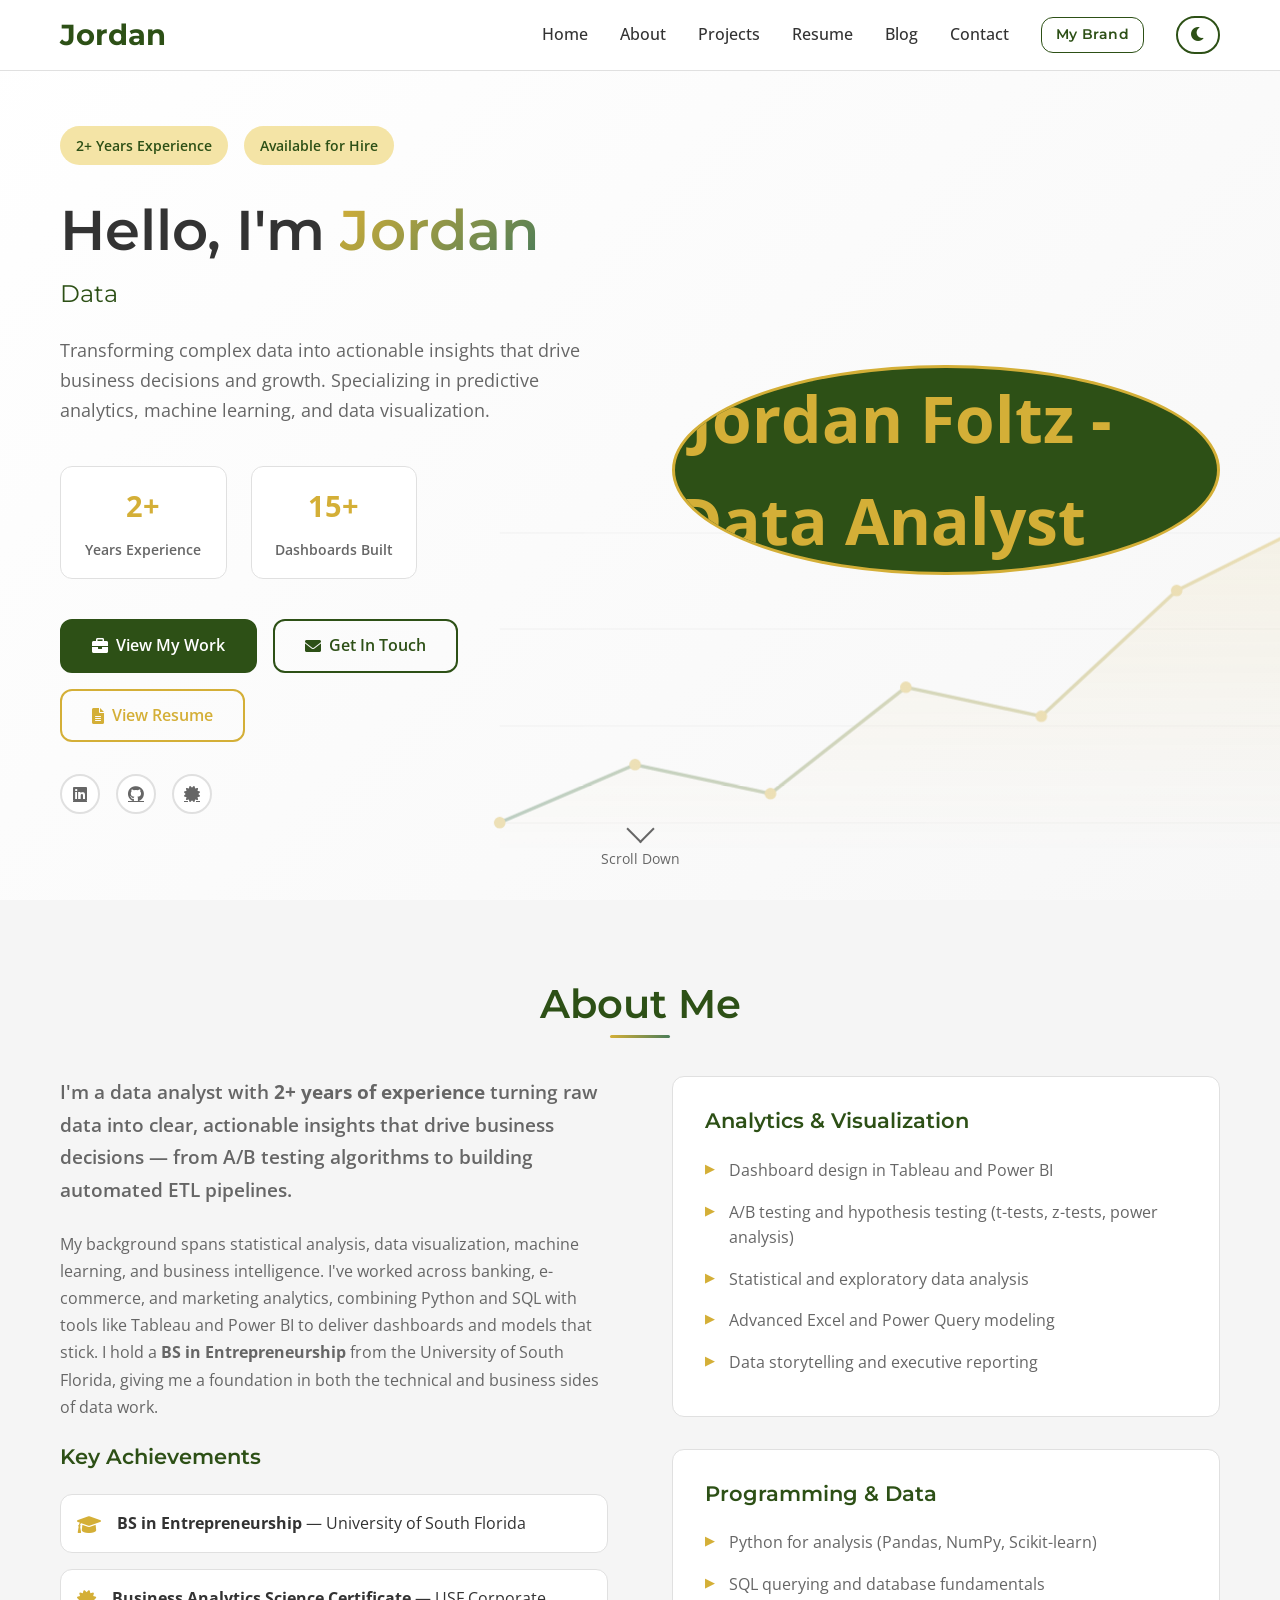
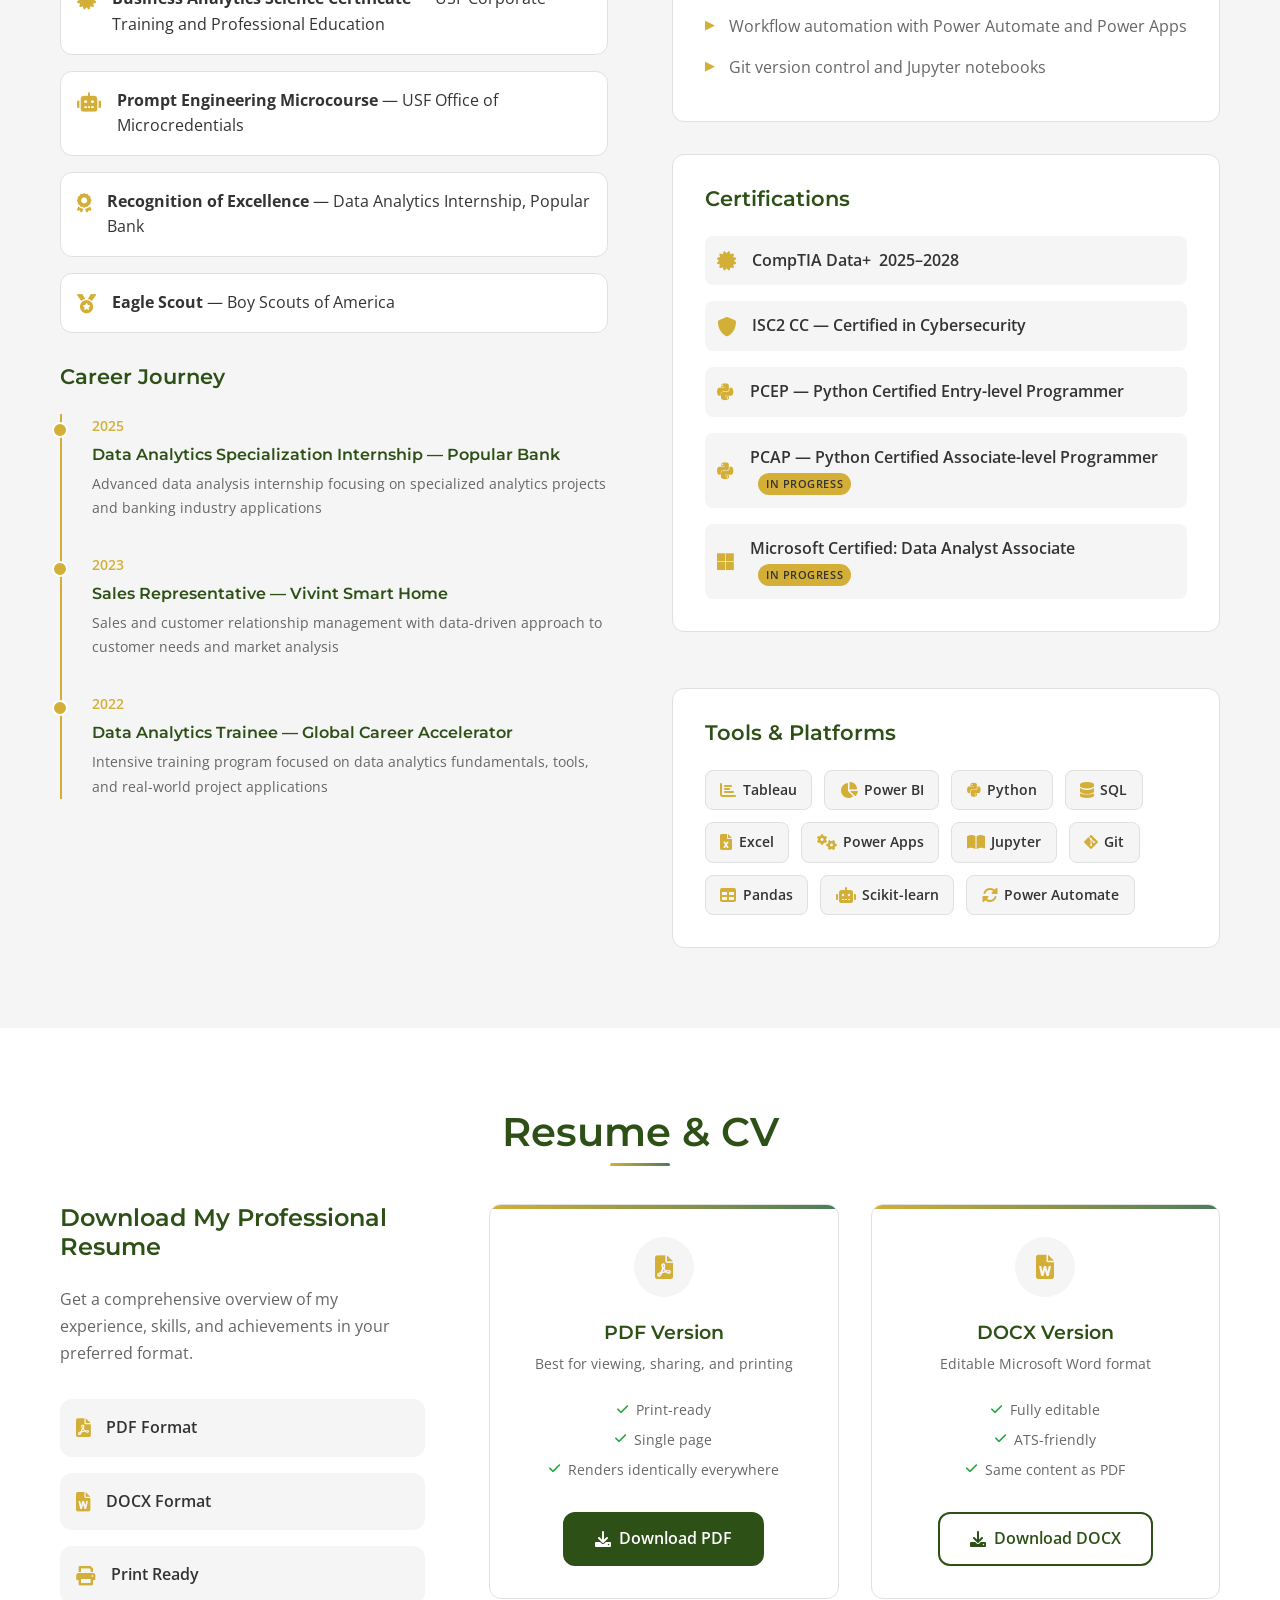
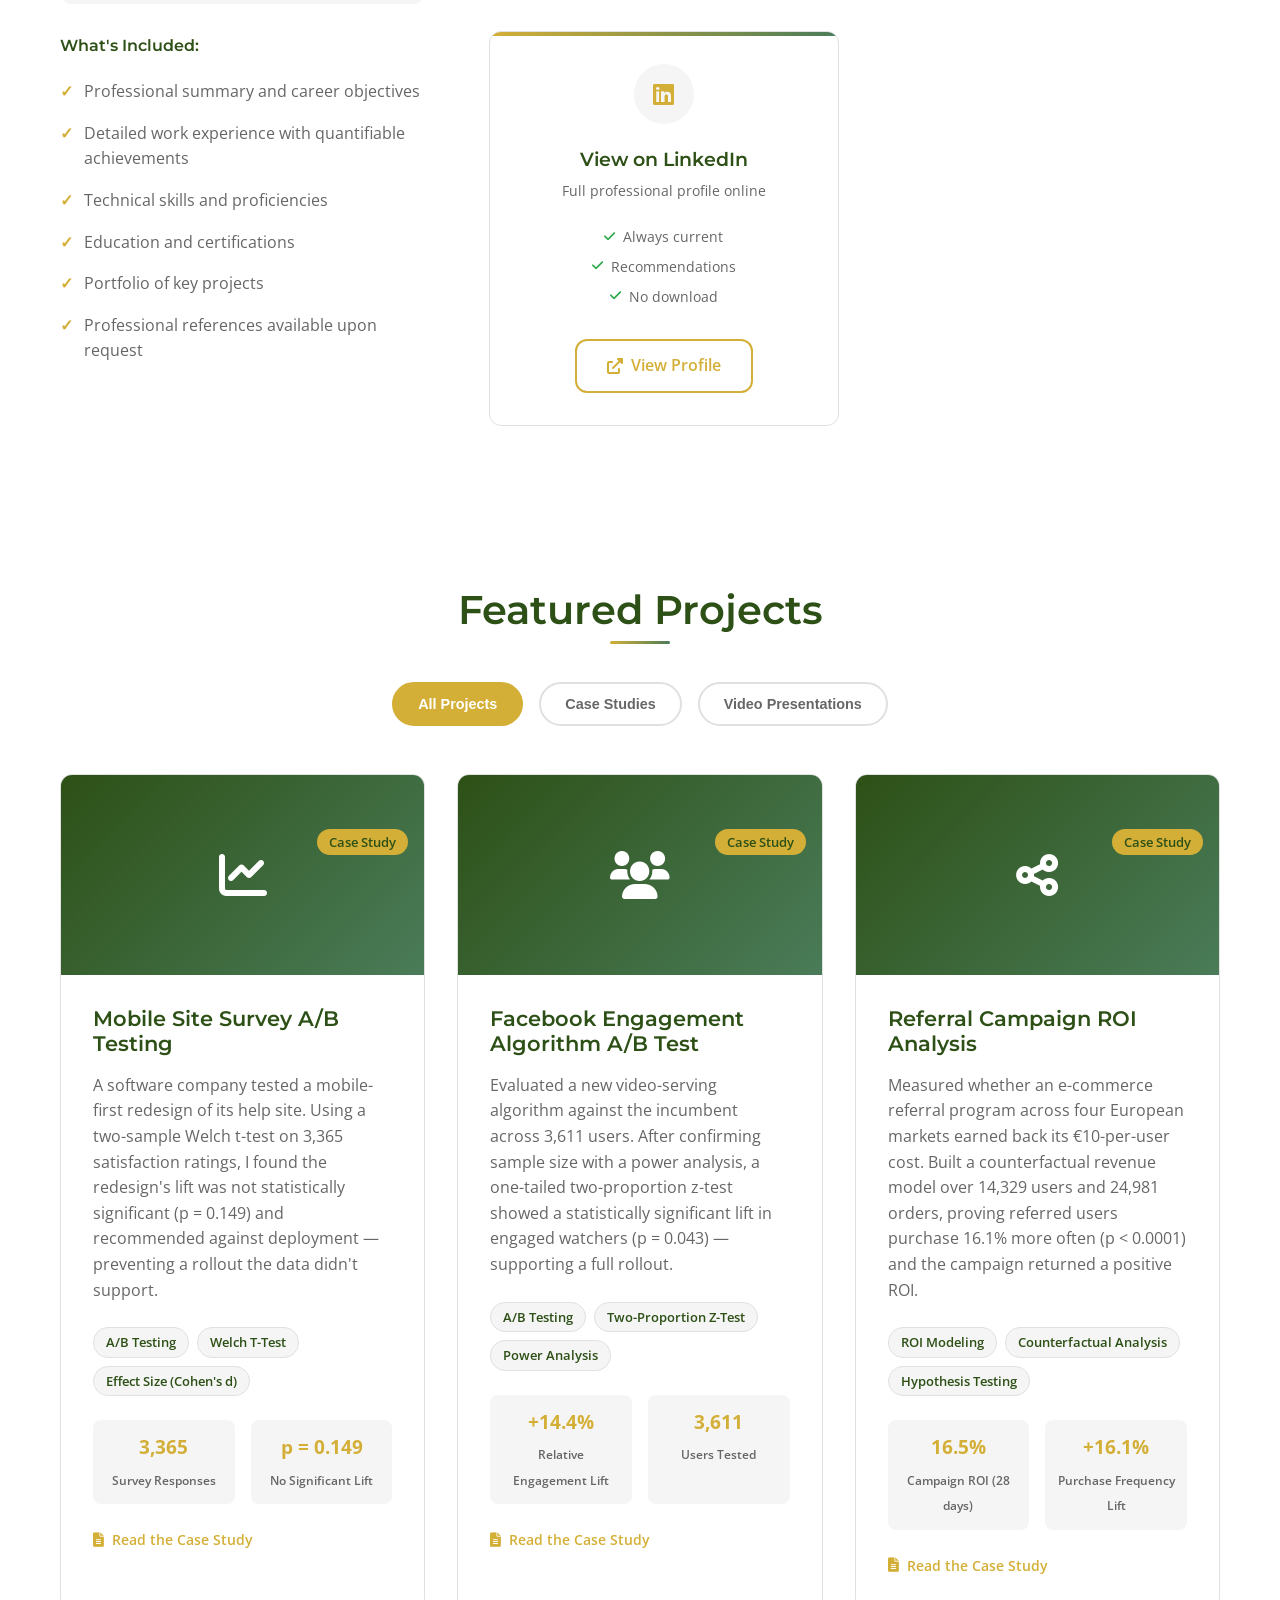
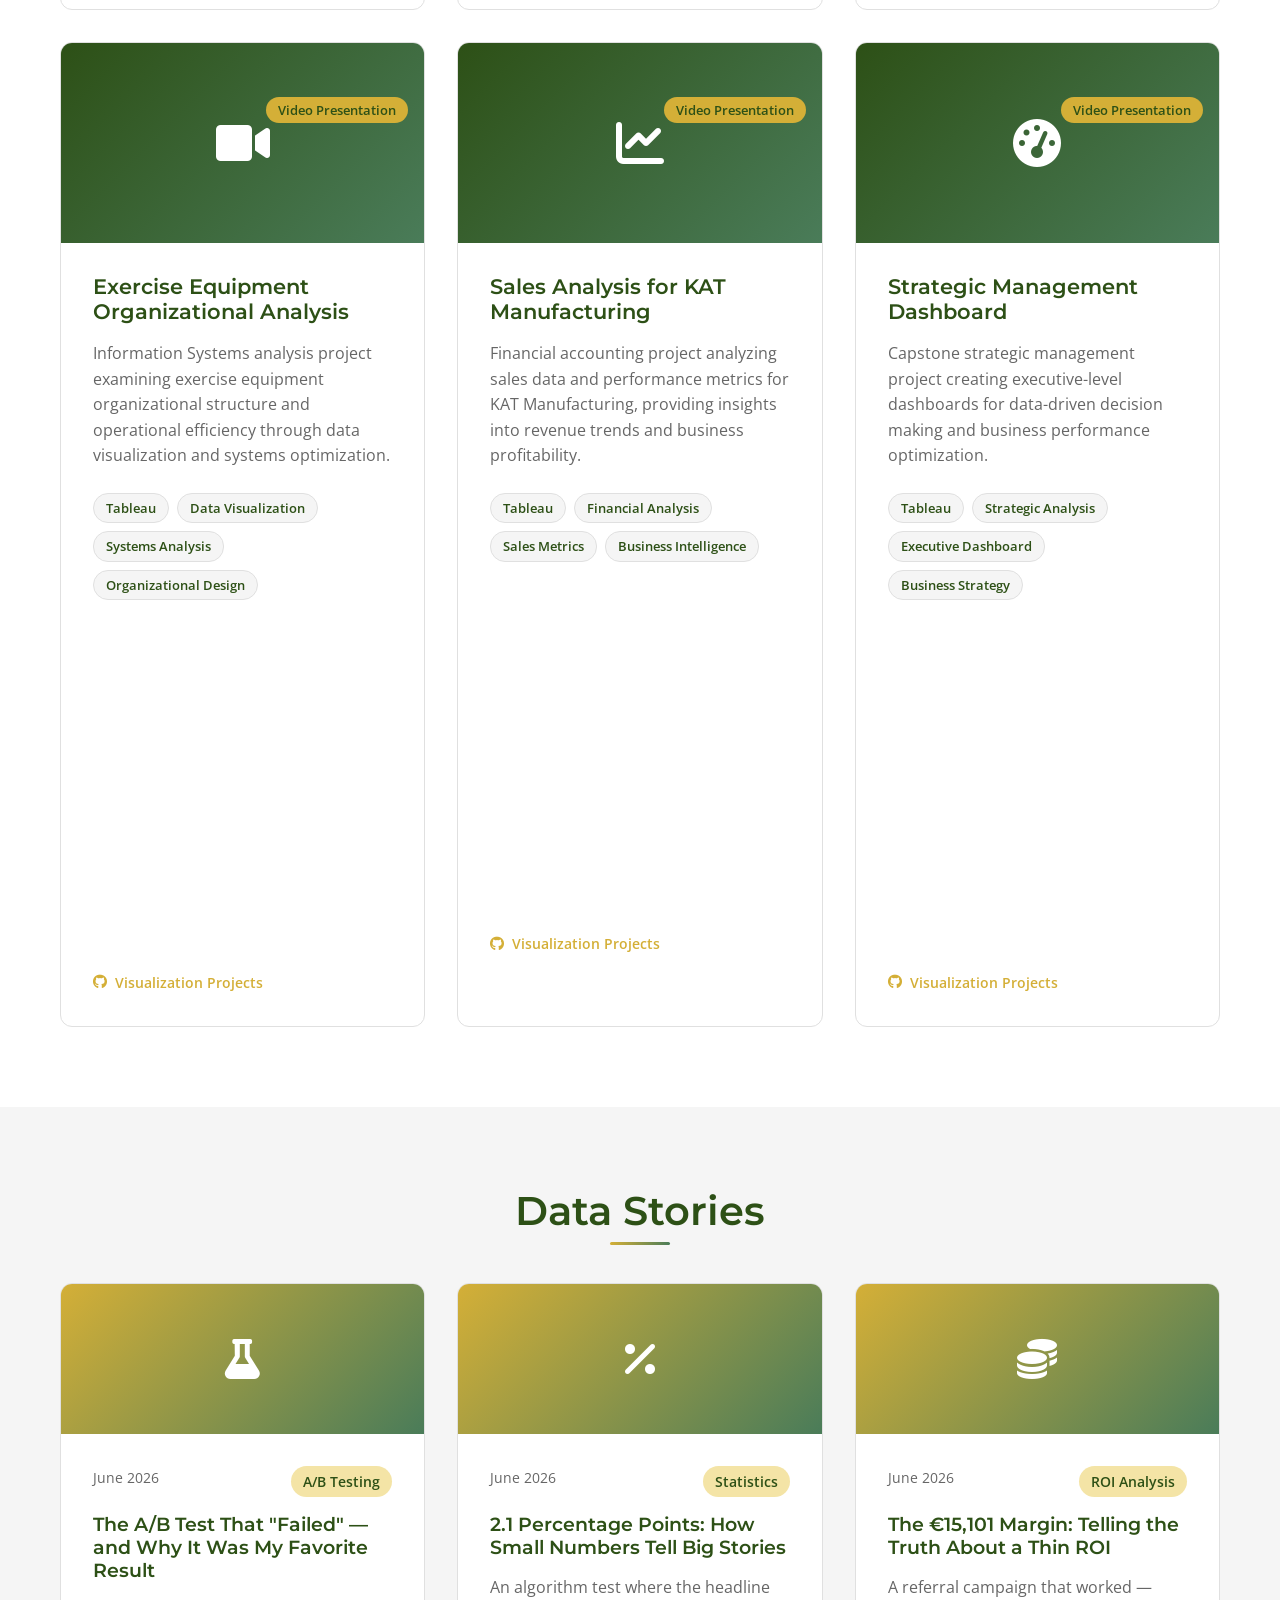
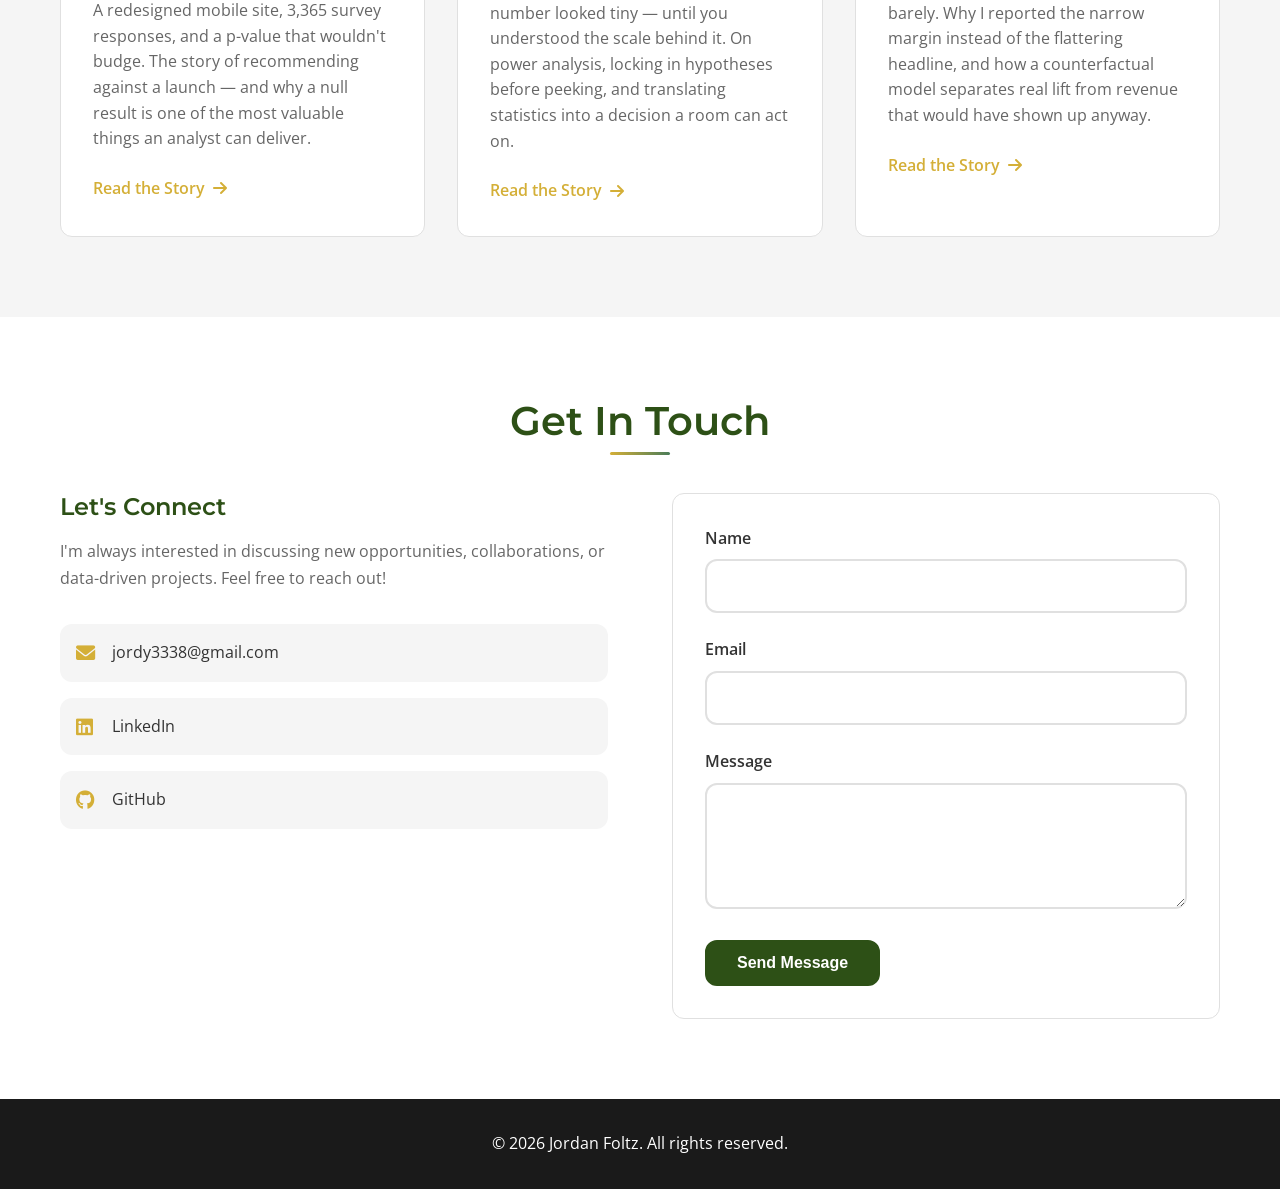
==== commit c78a5ad0: "About section content corrections - Key Achievements: attribute Business Analytics Science Certifica" ====
--- a/index.html
+++ b/index.html
@@ -166,13 +166,13 @@
                             <div class="achievement-item">
                                 <i class="fas fa-certificate"></i>
                                 <div>
-                                    <strong>Business Analytics Science Certificate</strong> — 2025
+                                    <strong>Business Analytics Science Certificate</strong> — USF Corporate Training and Professional Education
                                 </div>
                             </div>
                             <div class="achievement-item">
                                 <i class="fas fa-robot"></i>
                                 <div>
-                                    <strong>Prompt Engineering Microcourse</strong>
+                                    <strong>Prompt Engineering Microcourse</strong> — USF Office of Microcredentials
                                 </div>
                             </div>
                             <div class="achievement-item">
@@ -224,7 +224,7 @@
                                 <li>Dashboard design in Tableau and Power BI</li>
                                 <li>A/B testing and hypothesis testing (t-tests, z-tests, power analysis)</li>
                                 <li>Statistical and exploratory data analysis</li>
-                                <li>Advanced Excel and Google Sheets modeling</li>
+                                <li>Advanced Excel and Power Query modeling</li>
                                 <li>Data storytelling and executive reporting</li>
                             </ul>
                         </div>
@@ -243,15 +243,19 @@
                         <div class="cert-list">
                             <div class="cert-item">
                                 <i class="fas fa-certificate"></i>
-                                <span>CompTIA Data+ <span class="cert-year">2025</span></span>
+                                <span>CompTIA Data+ <span class="cert-year">2025–2028</span></span>
                             </div>
                             <div class="cert-item">
                                 <i class="fas fa-shield-alt"></i>
                                 <span>ISC2 CC — Certified in Cybersecurity</span>
                             </div>
+                            <div class="cert-item">
+                                <i class="fab fa-python"></i>
+                                <span>PCEP — Python Certified Entry-level Programmer</span>
+                            </div>
                             <div class="cert-item cert-item--progress">
                                 <i class="fab fa-python"></i>
-                                <span>PCEP Python Certified Entry-level Programmer <span class="cert-badge">In Progress</span></span>
+                                <span>PCAP — Python Certified Associate-level Programmer <span class="cert-badge">In Progress</span></span>
                             </div>
                             <div class="cert-item cert-item--progress">
                                 <i class="fab fa-microsoft"></i>
@@ -533,7 +537,7 @@
                         </div>
                         <div class="project-links">
                             <a href="https://github.com/JordanFoltzData/Python-Portfolio" class="project-link" target="_blank" rel="noopener noreferrer">
-                                <i class="fab fa-github"></i> Python Projects
+                                <i class="fab fa-github"></i> Visualization Projects
                             </a>
                         </div>
                     </div>
@@ -560,7 +564,7 @@
                         </div>
                         <div class="project-links">
                             <a href="https://github.com/JordanFoltzData/Python-Portfolio" class="project-link" target="_blank" rel="noopener noreferrer">
-                                <i class="fab fa-github"></i> Python Projects
+                                <i class="fab fa-github"></i> Visualization Projects
                             </a>
                         </div>
                     </div>
@@ -587,7 +591,7 @@
                         </div>
                         <div class="project-links">
                             <a href="https://github.com/JordanFoltzData/Python-Portfolio" class="project-link" target="_blank" rel="noopener noreferrer">
-                                <i class="fab fa-github"></i> Python Projects
+                                <i class="fab fa-github"></i> Visualization Projects
                             </a>
                         </div>
                     </div>
--- a/style.css
+++ b/style.css
@@ -1803,12 +1803,6 @@
         font-size: 1.2rem;
     }
     
-    .achievement-item {
-        flex-direction: column;
-        text-align: center;
-        gap: 0.5rem;
-    }
-    
     .timeline {
         padding-left: 1.5rem;
     }
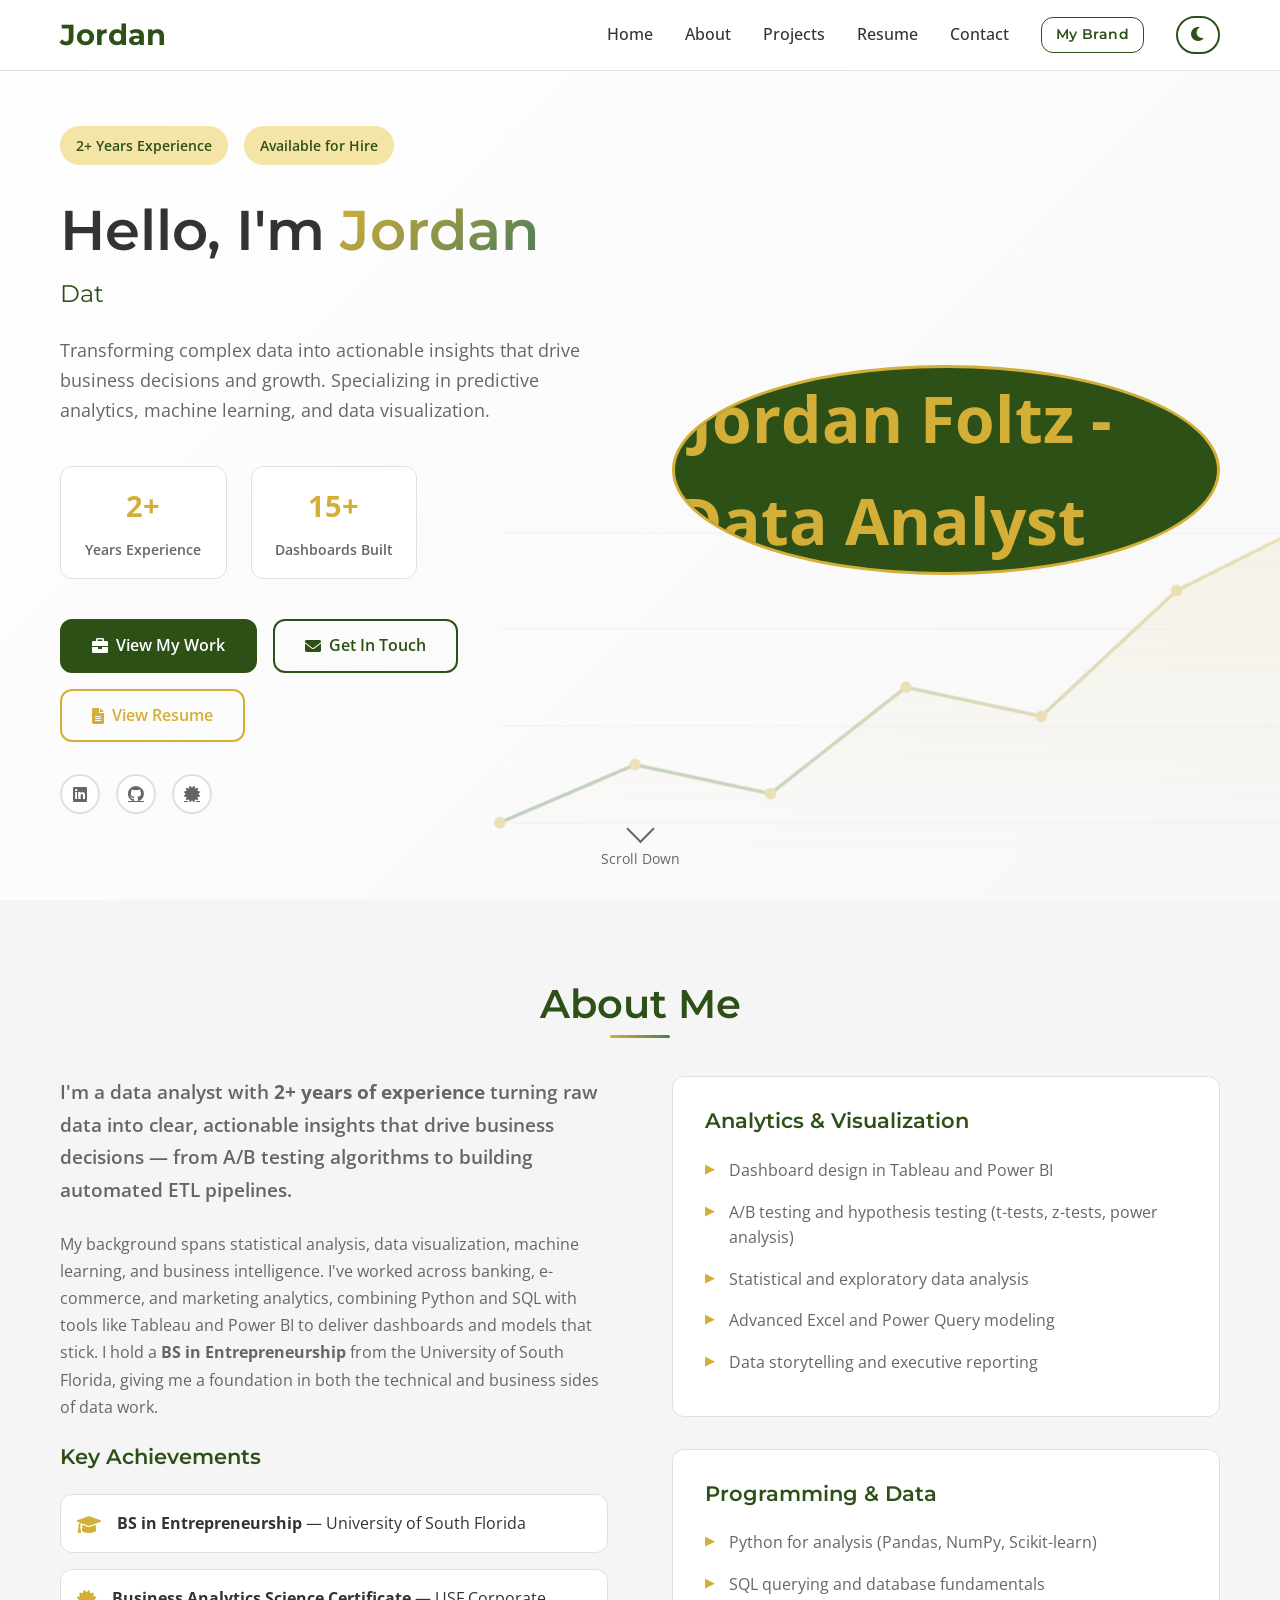
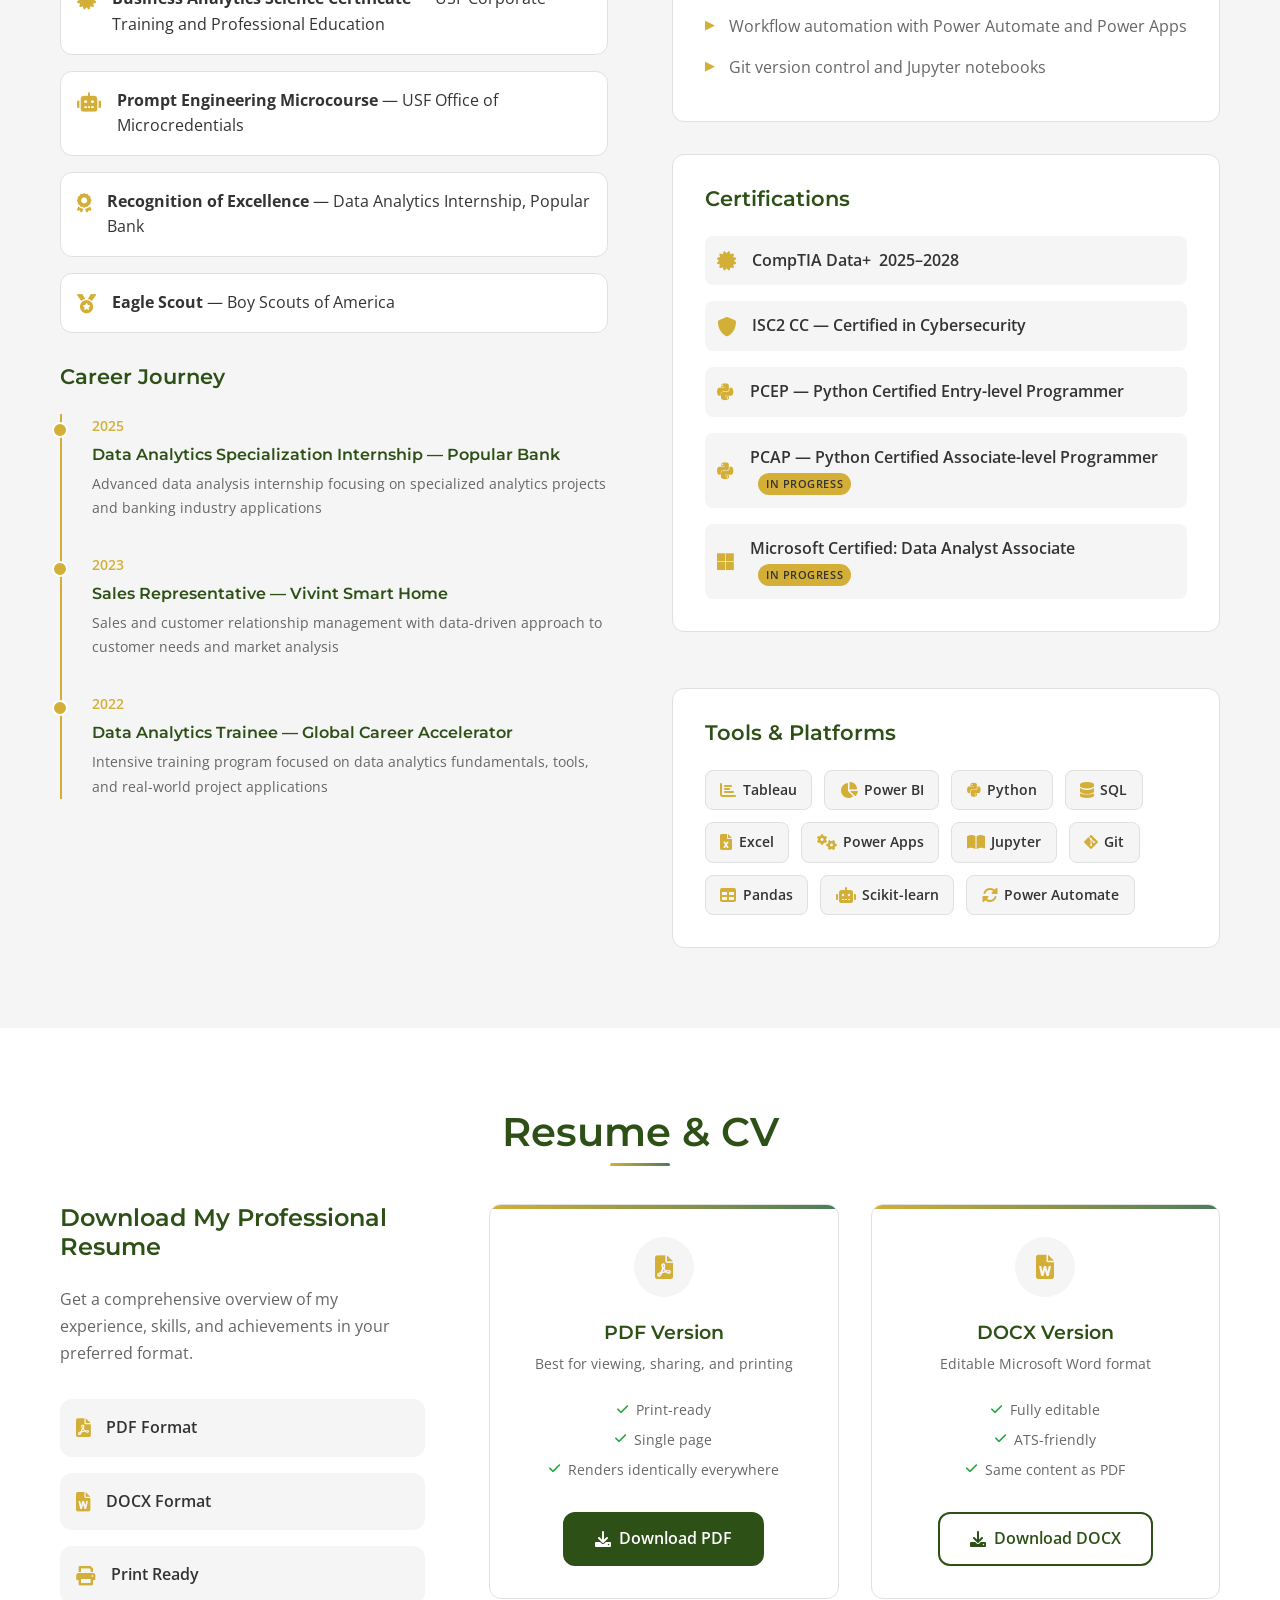
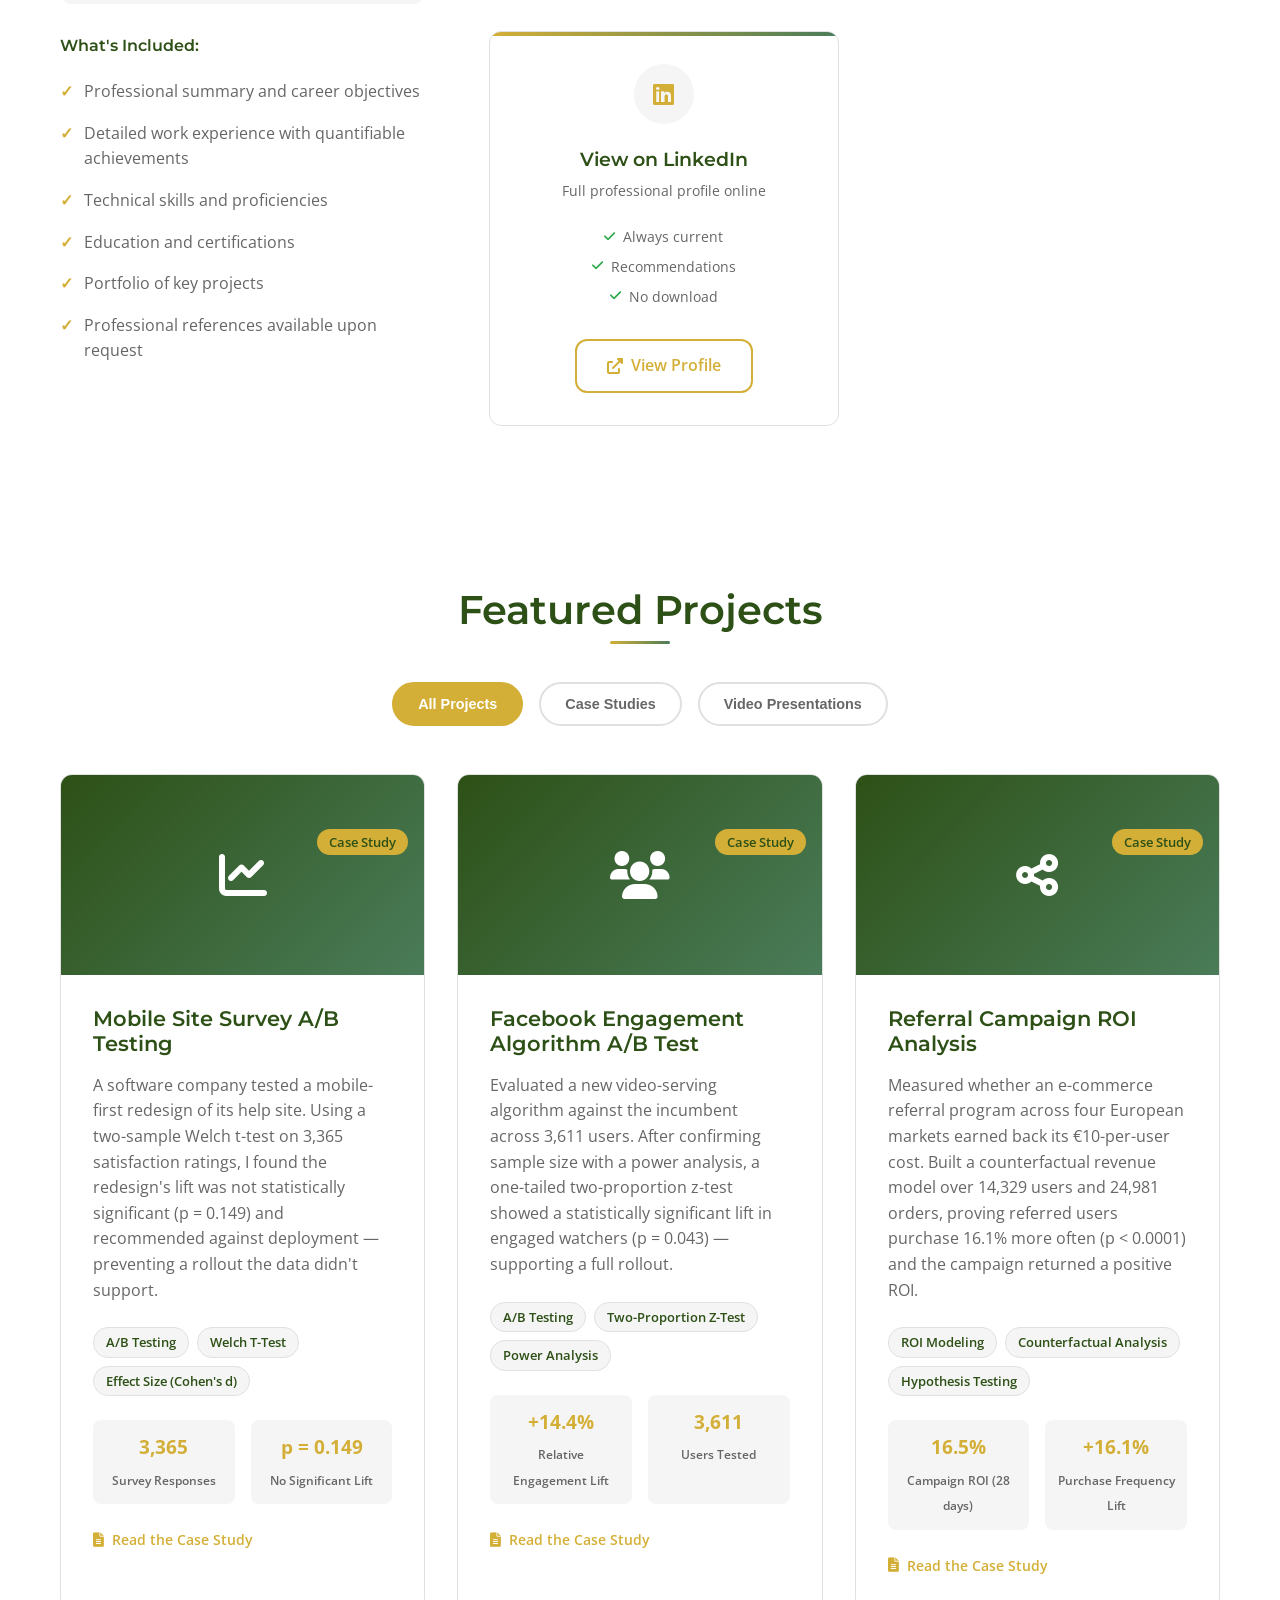
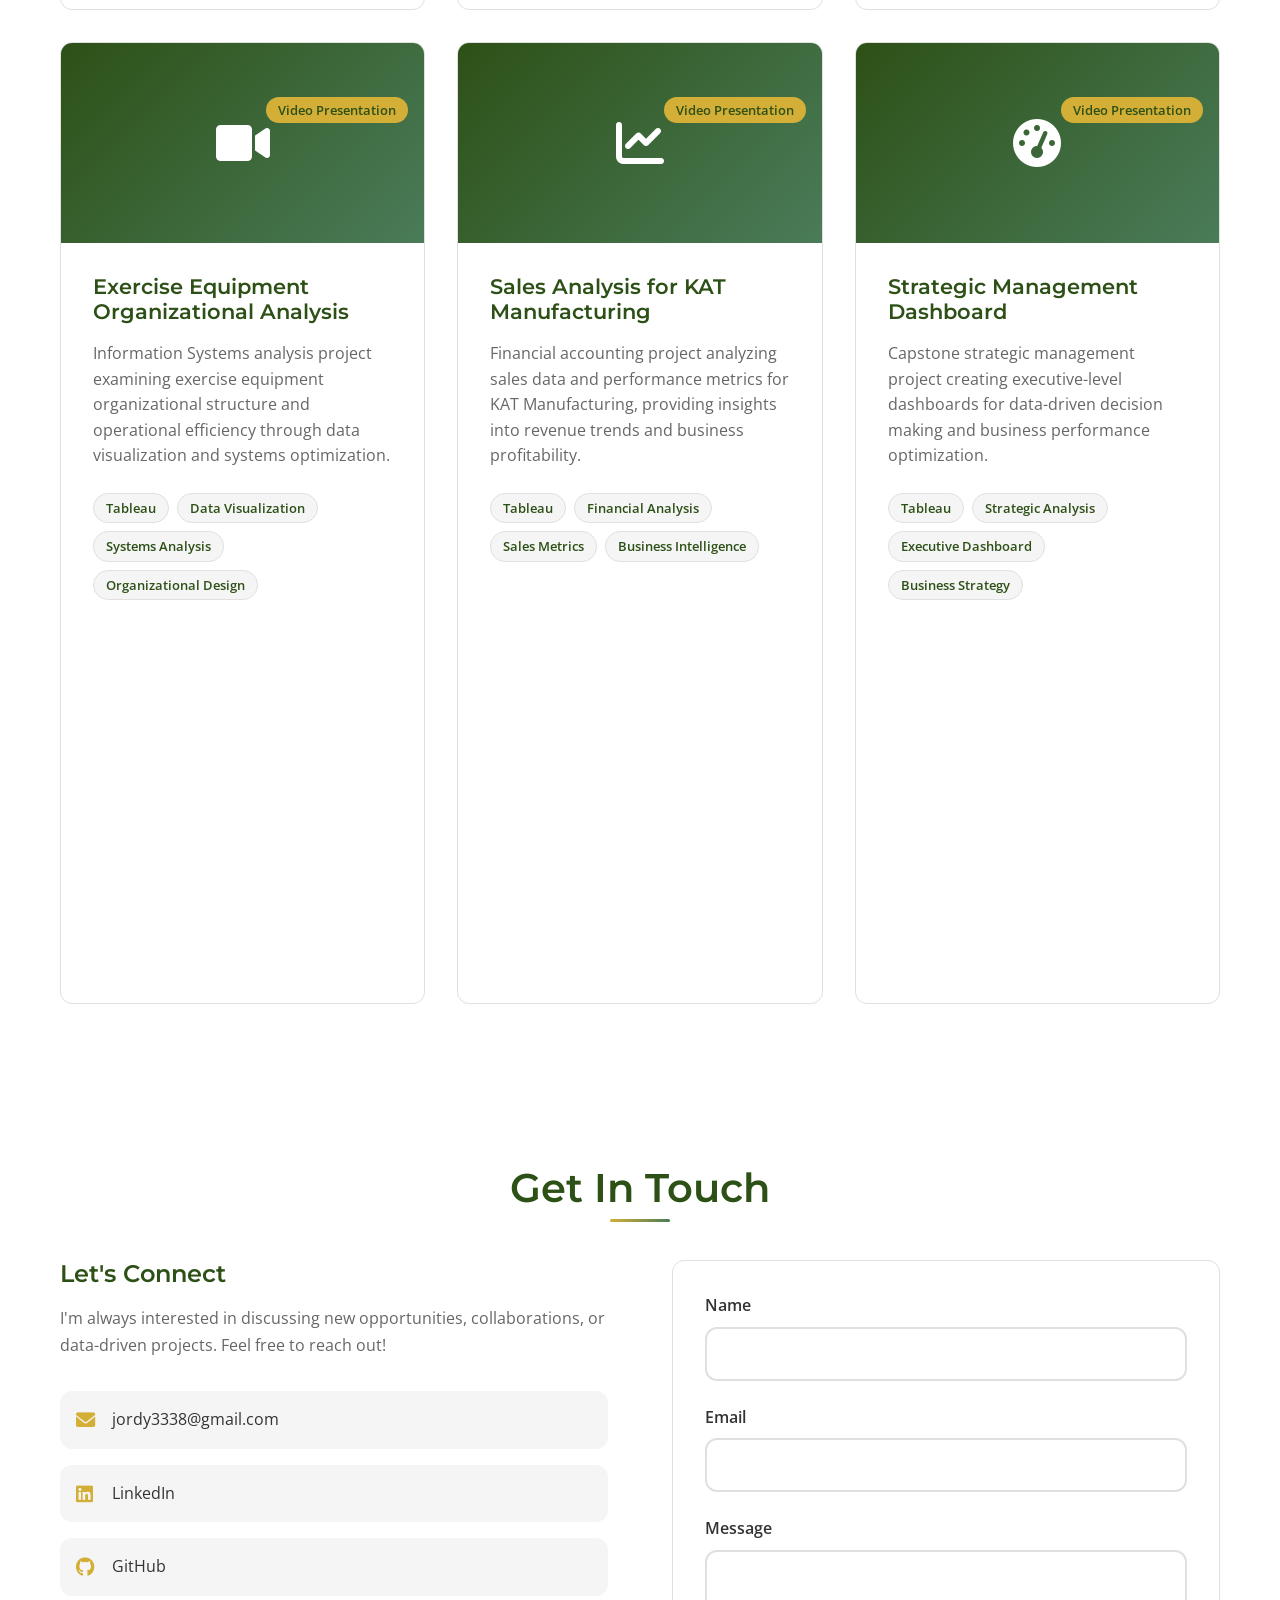
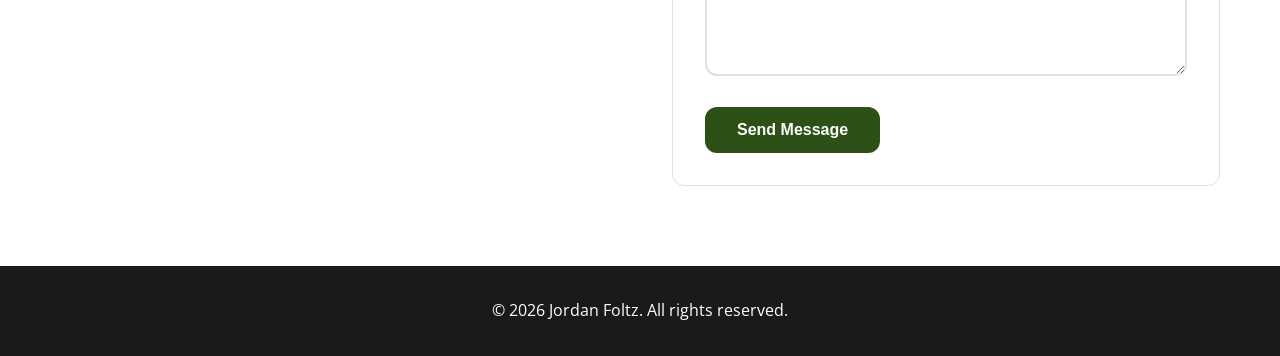
==== commit 73c720e7: "Remove Data Stories blog and video-card GitHub links - Delete blog.html and blog.css; remove the blo" ====
--- a/index.html
+++ b/index.html
@@ -4,7 +4,7 @@
     <meta charset="UTF-8">
     <meta name="viewport" content="width=device-width, initial-scale=1.0">
     <title>Jordan Foltz — Data Analyst</title>
-    <meta name="description" content="Jordan Foltz is a data analyst specializing in A/B testing, statistical analysis, and data visualization with Python, SQL, Tableau, and Power BI. View case studies, dashboards, and the Data Stories blog.">
+    <meta name="description" content="Jordan Foltz is a data analyst specializing in A/B testing, statistical analysis, and data visualization with Python, SQL, Tableau, and Power BI. View case studies and dashboards.">
     <link rel="stylesheet" href="style.css">
     <link href="https://fonts.googleapis.com/css2?family=Montserrat:wght@300;400;600;700&family=Open+Sans:wght@300;400;600&display=swap" rel="stylesheet">
     <link rel="stylesheet" href="https://cdnjs.cloudflare.com/ajax/libs/font-awesome/6.0.0/css/all.min.css">
@@ -21,7 +21,6 @@
                 <a href="#about" class="nav-link">About</a>
                 <a href="#projects" class="nav-link">Projects</a>
                 <a href="#resume" class="nav-link">Resume</a>
-                <a href="#blog" class="nav-link">Blog</a>
                 <a href="#contact" class="nav-link">Contact</a>
                 <a href="brand.html" class="nav-link-brand">My Brand</a>
                 <button class="theme-toggle" id="theme-toggle" aria-label="Toggle dark mode">
@@ -535,11 +534,6 @@
                         <div class="project-video">
                             <iframe width="100%" height="315" src="https://www.youtube.com/embed/8lEyo6d_rK8" title="Exercise Equipment Organizational Analysis" frameborder="0" allow="accelerometer; autoplay; clipboard-write; encrypted-media; gyroscope; picture-in-picture" allowfullscreen></iframe>
                         </div>
-                        <div class="project-links">
-                            <a href="https://github.com/JordanFoltzData/Python-Portfolio" class="project-link" target="_blank" rel="noopener noreferrer">
-                                <i class="fab fa-github"></i> Visualization Projects
-                            </a>
-                        </div>
                     </div>
                 </div>
 
@@ -562,11 +556,6 @@
                         <div class="project-video">
                             <iframe width="100%" height="315" src="https://www.youtube.com/embed/kIhuMqGR8DQ" title="Sales Analysis for KAT Manufacturing" frameborder="0" allow="accelerometer; autoplay; clipboard-write; encrypted-media; gyroscope; picture-in-picture" allowfullscreen></iframe>
                         </div>
-                        <div class="project-links">
-                            <a href="https://github.com/JordanFoltzData/Python-Portfolio" class="project-link" target="_blank" rel="noopener noreferrer">
-                                <i class="fab fa-github"></i> Visualization Projects
-                            </a>
-                        </div>
                     </div>
                 </div>
 
@@ -589,65 +578,9 @@
                         <div class="project-video">
                             <iframe width="100%" height="315" src="https://www.youtube.com/embed/L1kY-f2v0_c" title="Strategic Management Dashboard" frameborder="0" allow="accelerometer; autoplay; clipboard-write; encrypted-media; gyroscope; picture-in-picture" allowfullscreen></iframe>
                         </div>
-                        <div class="project-links">
-                            <a href="https://github.com/JordanFoltzData/Python-Portfolio" class="project-link" target="_blank" rel="noopener noreferrer">
-                                <i class="fab fa-github"></i> Visualization Projects
-                            </a>
-                        </div>
-                    </div>
-                </div>
-
-            </div>
-        </div>
-    </section>
-
-    <!-- Blog Section -->
-    <section id="blog" class="blog">
-        <div class="container">
-            <h2 class="section-title">Data Stories</h2>
-            <div class="blog-grid">
-                <article class="blog-card">
-                    <div class="blog-image">
-                        <i class="fas fa-flask" aria-hidden="true"></i>
-                    </div>
-                    <div class="blog-content">
-                        <div class="blog-meta">
-                            <span class="blog-date">June 2026</span>
-                            <span class="blog-category">A/B Testing</span>
-                        </div>
-                        <h3>The A/B Test That "Failed" — and Why It Was My Favorite Result</h3>
-                        <p>A redesigned mobile site, 3,365 survey responses, and a p-value that wouldn't budge. The story of recommending against a launch — and why a null result is one of the most valuable things an analyst can deliver.</p>
-                        <a href="blog.html#the-test-that-failed" class="read-more">Read the Story <i class="fas fa-arrow-right" aria-hidden="true"></i></a>
-                    </div>
-                </article>
-                <article class="blog-card">
-                    <div class="blog-image">
-                        <i class="fas fa-percentage" aria-hidden="true"></i>
-                    </div>
-                    <div class="blog-content">
-                        <div class="blog-meta">
-                            <span class="blog-date">June 2026</span>
-                            <span class="blog-category">Statistics</span>
-                        </div>
-                        <h3>2.1 Percentage Points: How Small Numbers Tell Big Stories</h3>
-                        <p>An algorithm test where the headline number looked tiny — until you understood the scale behind it. On power analysis, locking in hypotheses before peeking, and translating statistics into a decision a room can act on.</p>
-                        <a href="blog.html#small-numbers-big-stories" class="read-more">Read the Story <i class="fas fa-arrow-right" aria-hidden="true"></i></a>
-                    </div>
-                </article>
-                <article class="blog-card">
-                    <div class="blog-image">
-                        <i class="fas fa-coins" aria-hidden="true"></i>
-                    </div>
-                    <div class="blog-content">
-                        <div class="blog-meta">
-                            <span class="blog-date">June 2026</span>
-                            <span class="blog-category">ROI Analysis</span>
-                        </div>
-                        <h3>The €15,101 Margin: Telling the Truth About a Thin ROI</h3>
-                        <p>A referral campaign that worked — barely. Why I reported the narrow margin instead of the flattering headline, and how a counterfactual model separates real lift from revenue that would have shown up anyway.</p>
-                        <a href="blog.html#the-thin-margin" class="read-more">Read the Story <i class="fas fa-arrow-right" aria-hidden="true"></i></a>
-                    </div>
-                </article>
+                    </div>
+                </div>
+
             </div>
         </div>
     </section>
--- a/style.css
+++ b/style.css
@@ -1482,90 +1482,6 @@
     color: var(--primary-green);
 }
 
-/* Blog Section */
-.blog {
-    padding: var(--section-padding);
-    background: var(--bg-secondary);
-}
-
-.blog-grid {
-    display: grid;
-    grid-template-columns: repeat(auto-fit, minmax(350px, 1fr));
-    gap: 2rem;
-}
-
-.blog-card {
-    background: var(--card-bg);
-    border-radius: var(--border-radius);
-    overflow: hidden;
-    border: 1px solid var(--border-color);
-    transition: all var(--transition-fast);
-}
-
-.blog-card:hover {
-    transform: translateY(-5px);
-    box-shadow: 0 15px 35px rgba(0, 0, 0, 0.1);
-}
-
-.blog-image {
-    height: 150px;
-    background: linear-gradient(135deg, var(--accent-gold), var(--secondary-green));
-    display: flex;
-    align-items: center;
-    justify-content: center;
-    color: var(--pure-white);
-    font-size: 2.5rem;
-}
-
-.blog-content {
-    padding: 2rem;
-}
-
-.blog-meta {
-    display: flex;
-    justify-content: space-between;
-    margin-bottom: 1rem;
-    font-size: 0.9rem;
-}
-
-.blog-date {
-    color: var(--text-secondary);
-}
-
-.blog-category {
-    background: var(--light-gold);
-    color: var(--primary-green);
-    padding: 0.25rem 0.75rem;
-    border-radius: 20px;
-    font-weight: 600;
-}
-
-.blog-content h3 {
-    color: var(--primary-green);
-    margin-bottom: 1rem;
-    font-size: 1.2rem;
-}
-
-.blog-content p {
-    color: var(--text-secondary);
-    margin-bottom: 1.5rem;
-    line-height: 1.6;
-}
-
-.read-more {
-    color: var(--accent-gold);
-    text-decoration: none;
-    font-weight: 600;
-    transition: color var(--transition-fast);
-    display: inline-flex;
-    align-items: center;
-    gap: 0.5rem;
-}
-
-.read-more:hover {
-    color: var(--primary-green);
-}
-
 /* Contact Section */
 .contact {
     padding: var(--section-padding);
@@ -2088,37 +2004,7 @@
     .project-link {
         font-size: 0.8rem;
     }
-    
-    .blog-grid {
-        grid-template-columns: 1fr;
-    }
-    
-    .blog-card {
-        margin-bottom: 1rem;
-    }
-    
-    .blog-image {
-        height: 120px;
-        font-size: 2rem;
-    }
-    
-    .blog-content {
-        padding: 1.5rem;
-    }
-    
-    .blog-content h3 {
-        font-size: 1.1rem;
-    }
-    
-    .blog-content p {
-        font-size: 0.9rem;
-        margin-bottom: 1rem;
-    }
-    
-    .blog-meta {
-        font-size: 0.8rem;
-    }
-    
+
     .contact-form {
         padding: 1.5rem;
     }
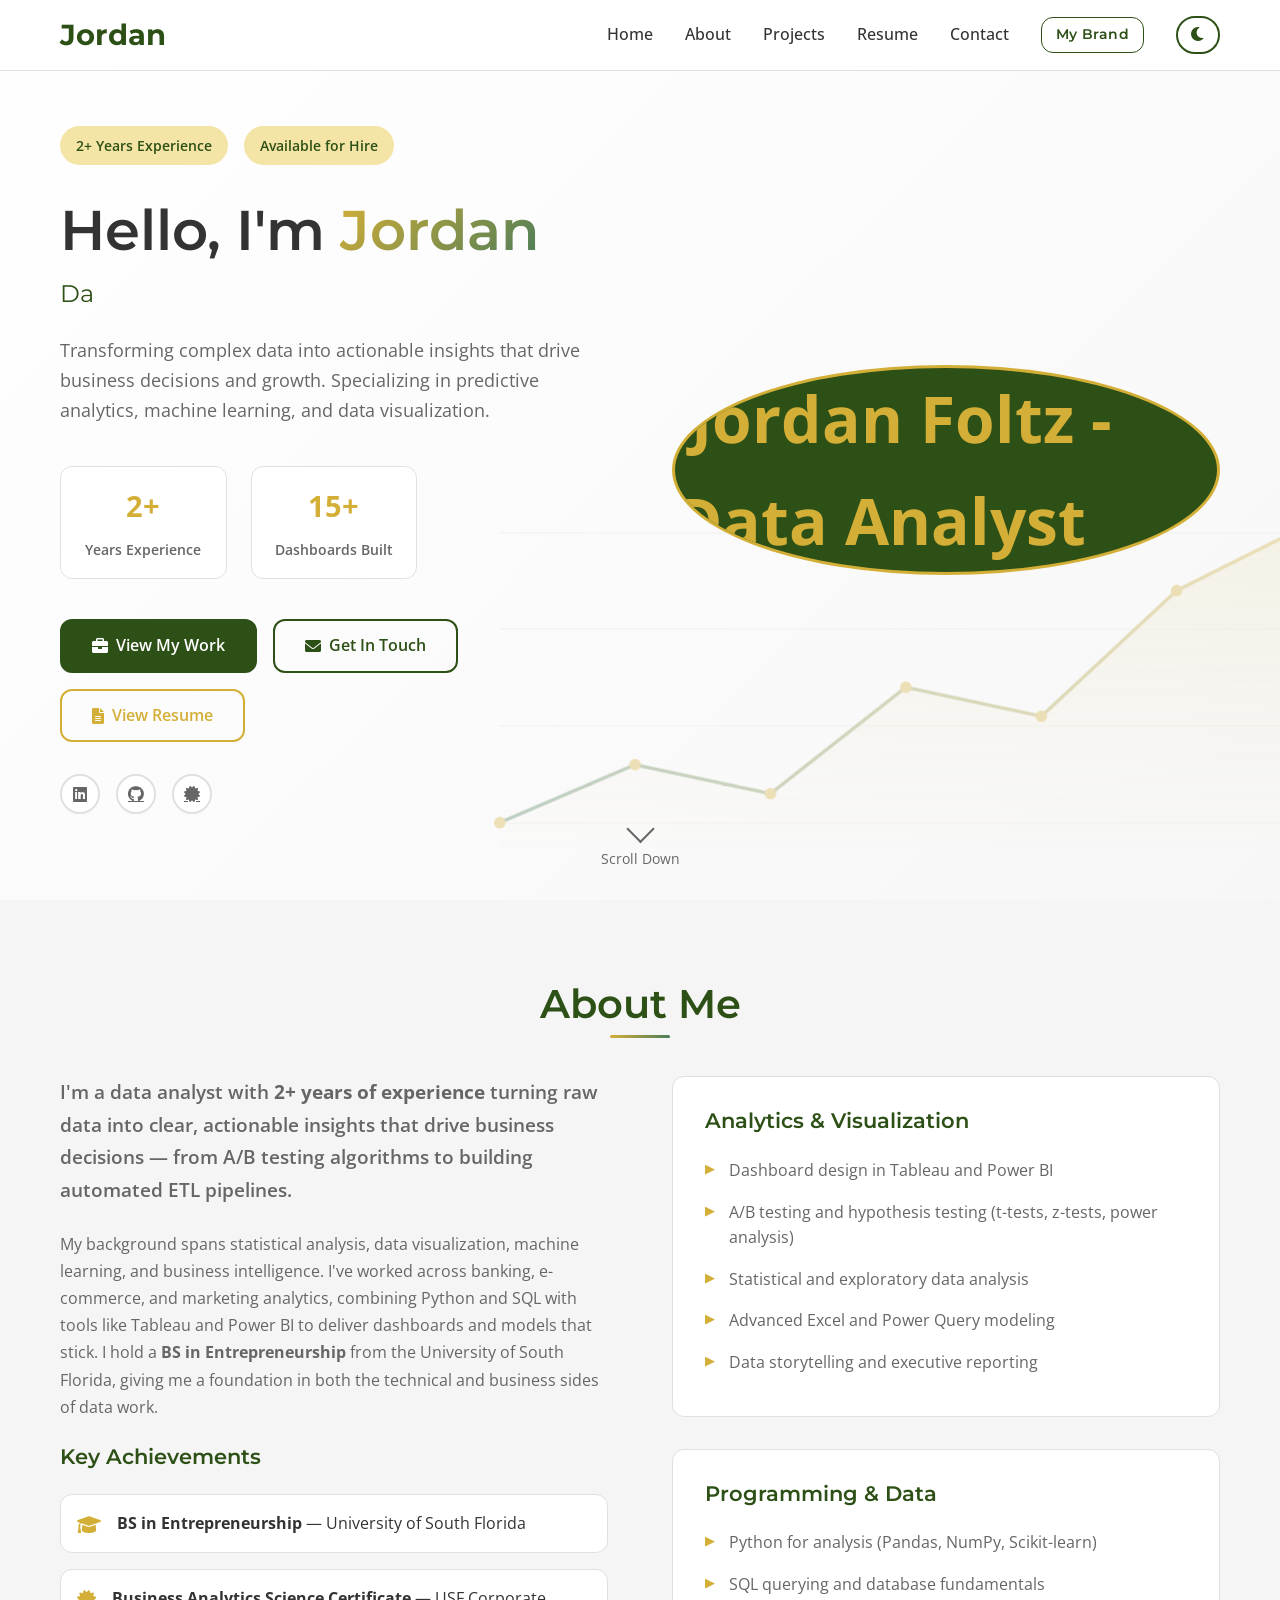
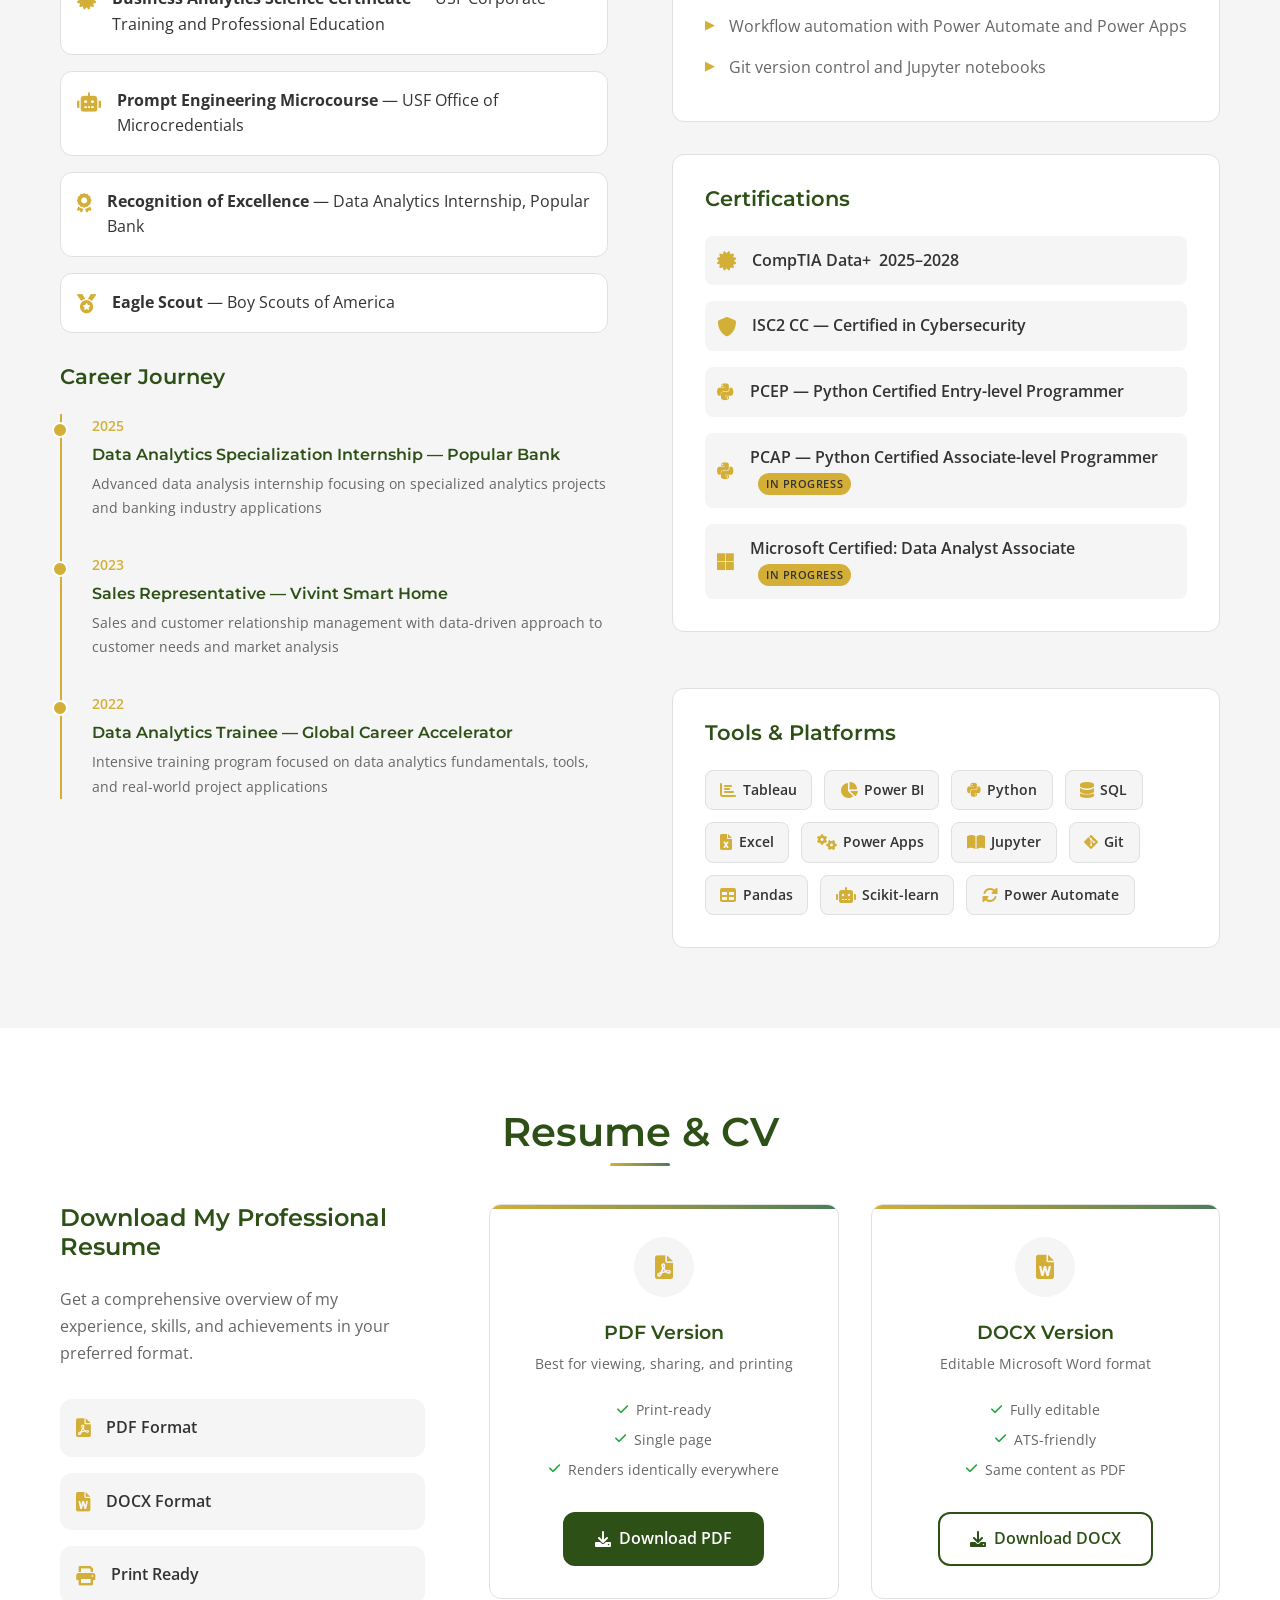
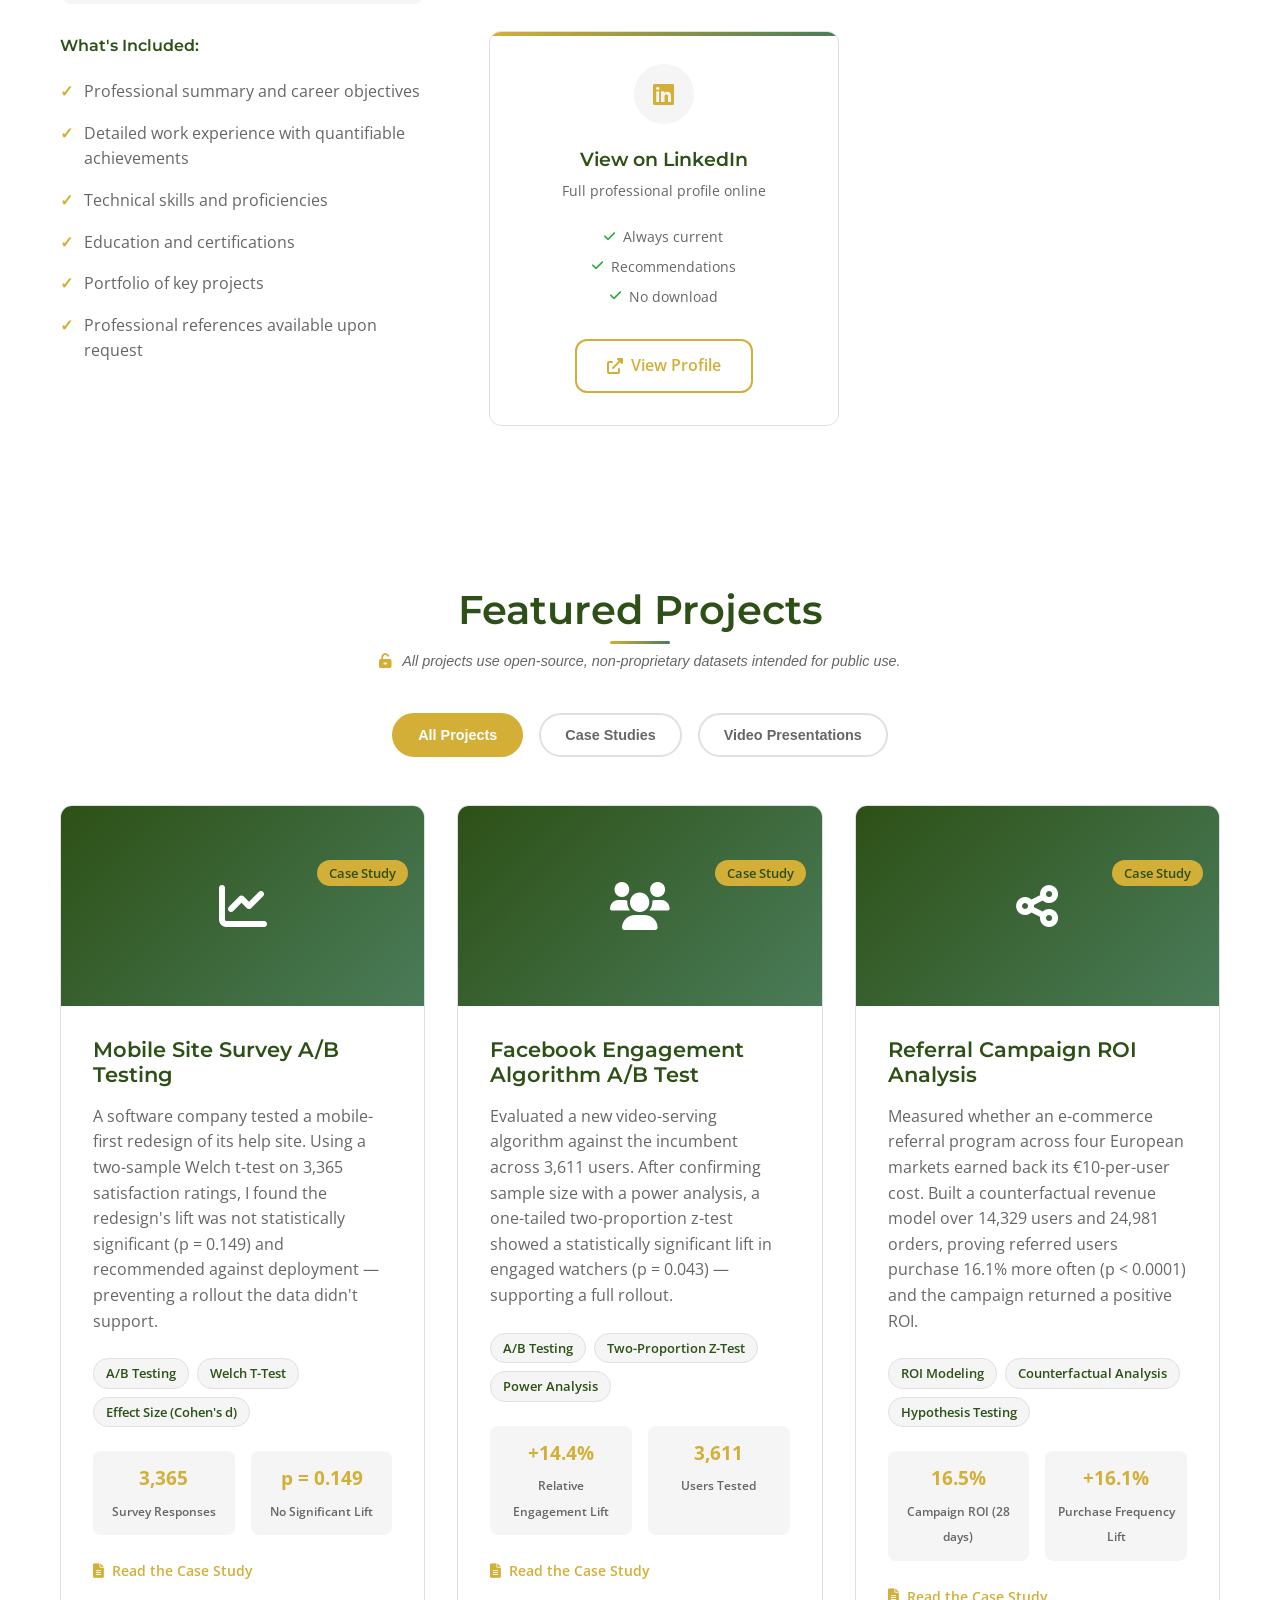
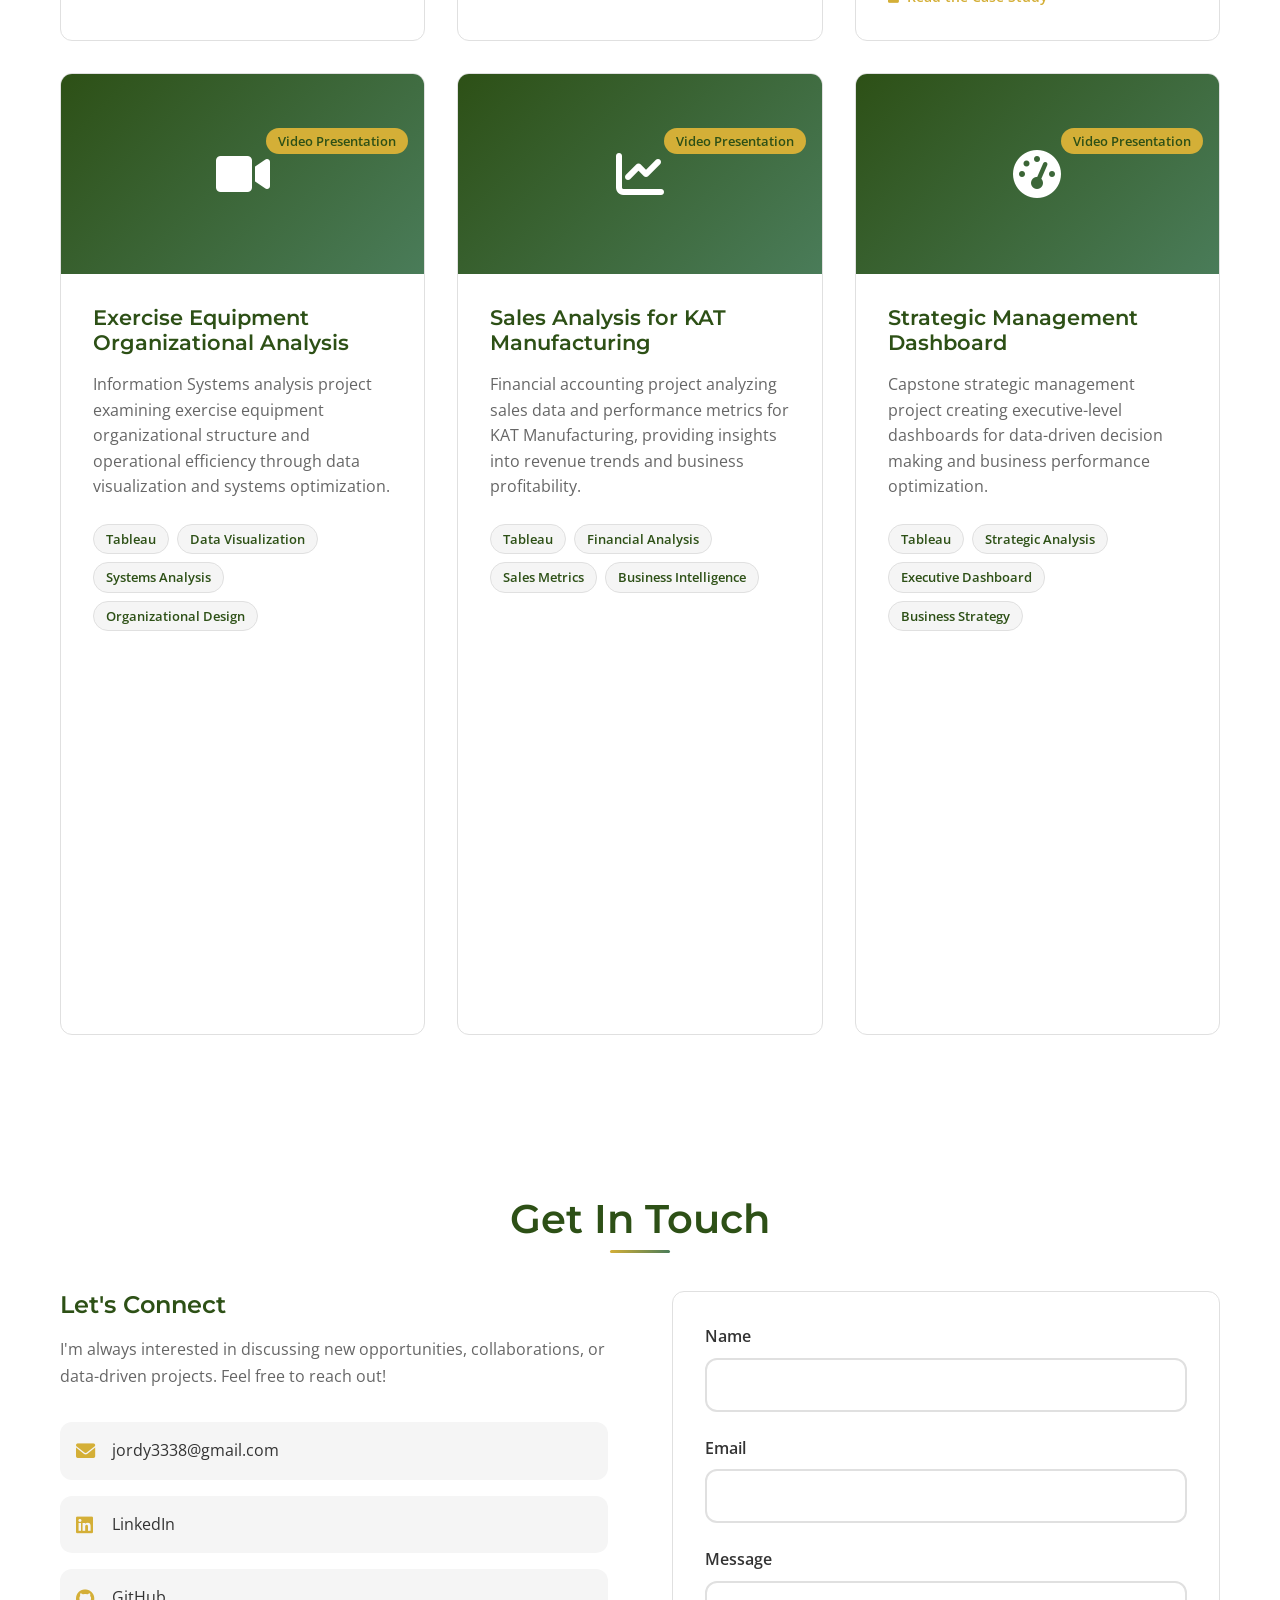
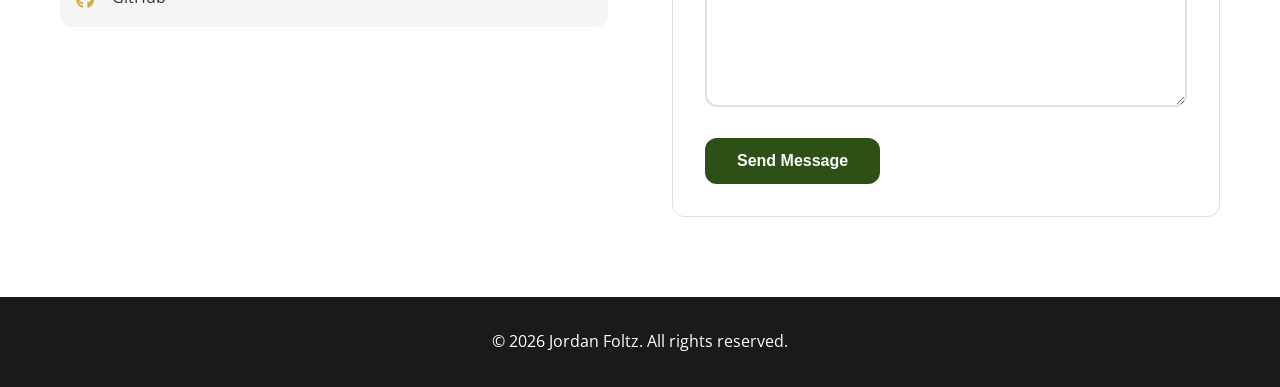
==== commit 8f6fd601: "Note that Featured Projects use open-source public datasets Add a small caption under the Featured P" ====
--- a/index.html
+++ b/index.html
@@ -410,6 +410,7 @@
     <section id="projects" class="projects">
         <div class="container">
             <h2 class="section-title">Featured Projects</h2>
+            <p class="projects-note"><i class="fas fa-unlock-alt" aria-hidden="true"></i> All projects use open-source, non-proprietary datasets intended for public use.</p>
             <div class="projects-filter">
                 <button class="filter-btn active" data-filter="all">All Projects</button>
                 <button class="filter-btn" data-filter="case-study">Case Studies</button>
--- a/style.css
+++ b/style.css
@@ -1130,6 +1130,20 @@
 }
 
 /* Enhanced Projects Section */
+.projects-note {
+    text-align: center;
+    max-width: 620px;
+    margin: -2rem auto 2.5rem;
+    color: var(--text-secondary);
+    font-size: 0.9rem;
+    font-style: italic;
+}
+
+.projects-note i {
+    color: var(--accent-gold);
+    margin-right: 0.4rem;
+}
+
 .projects-filter {
     display: flex;
     justify-content: center;
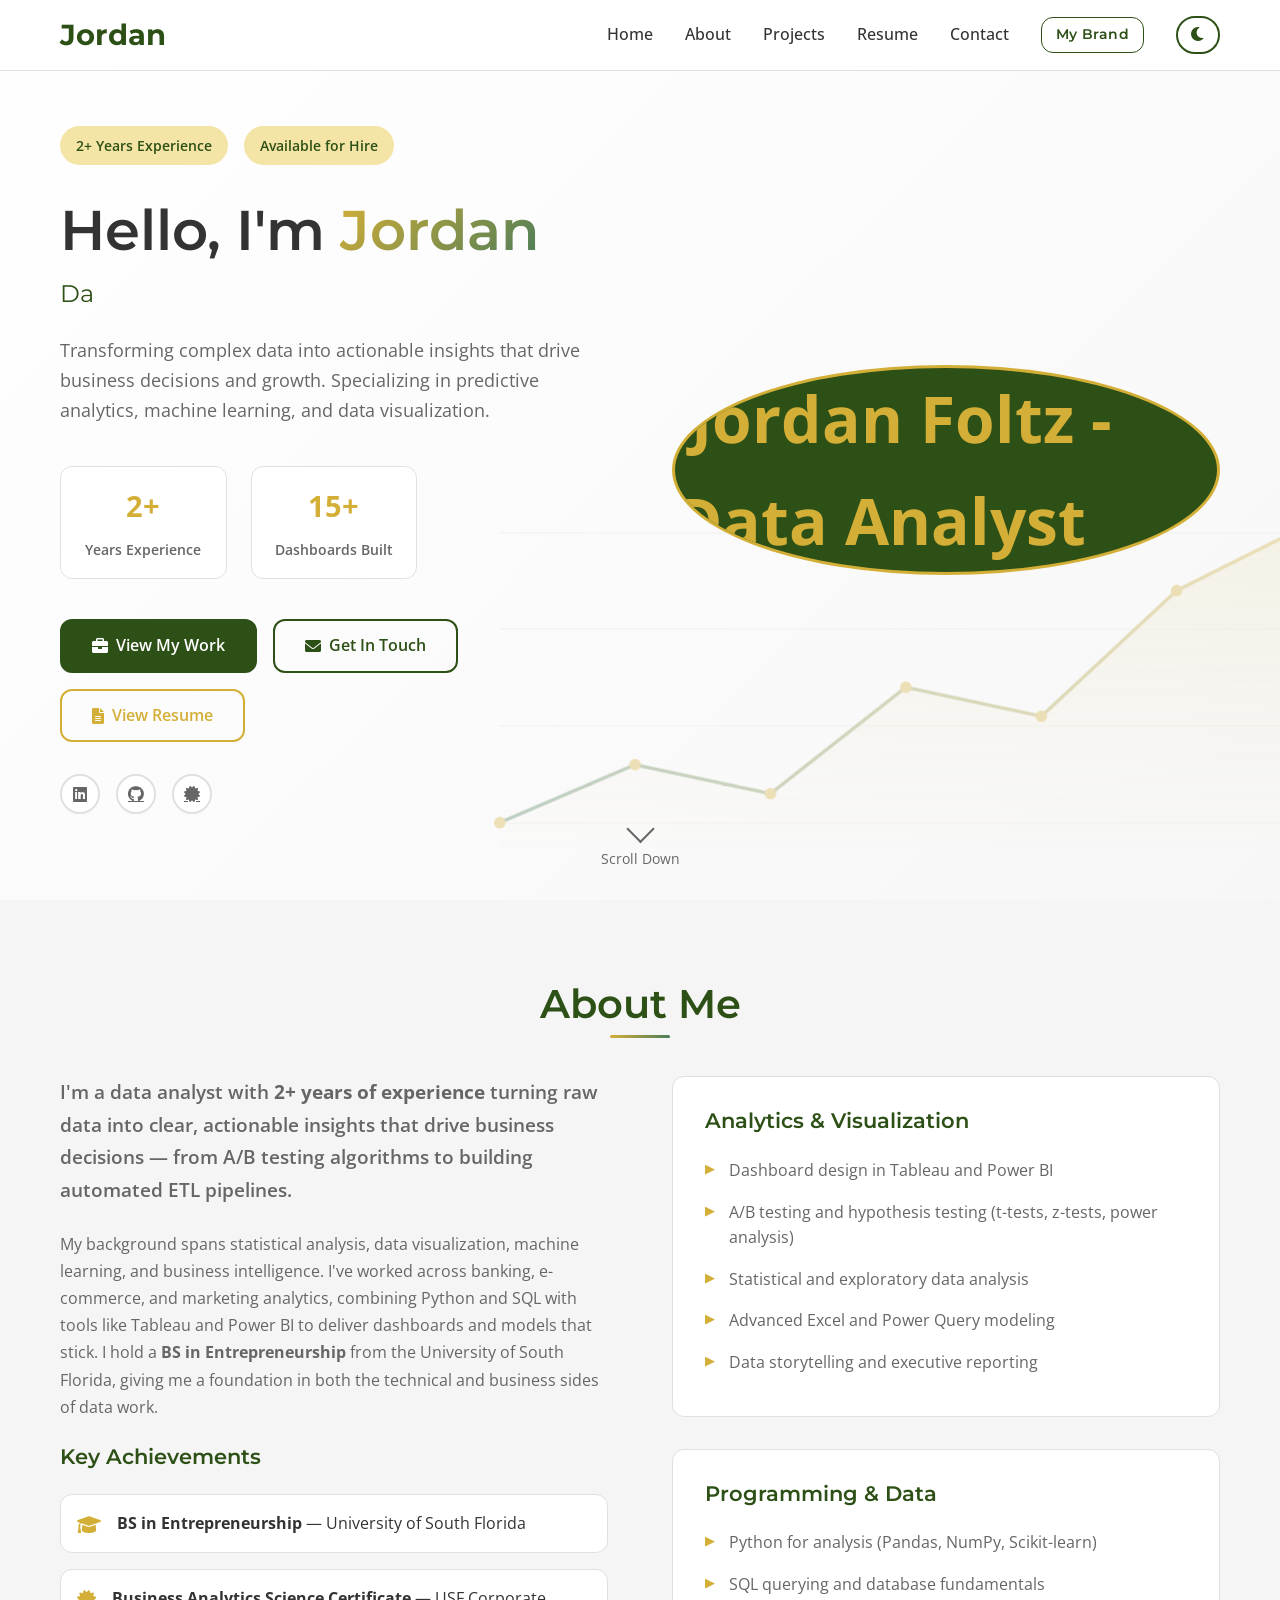
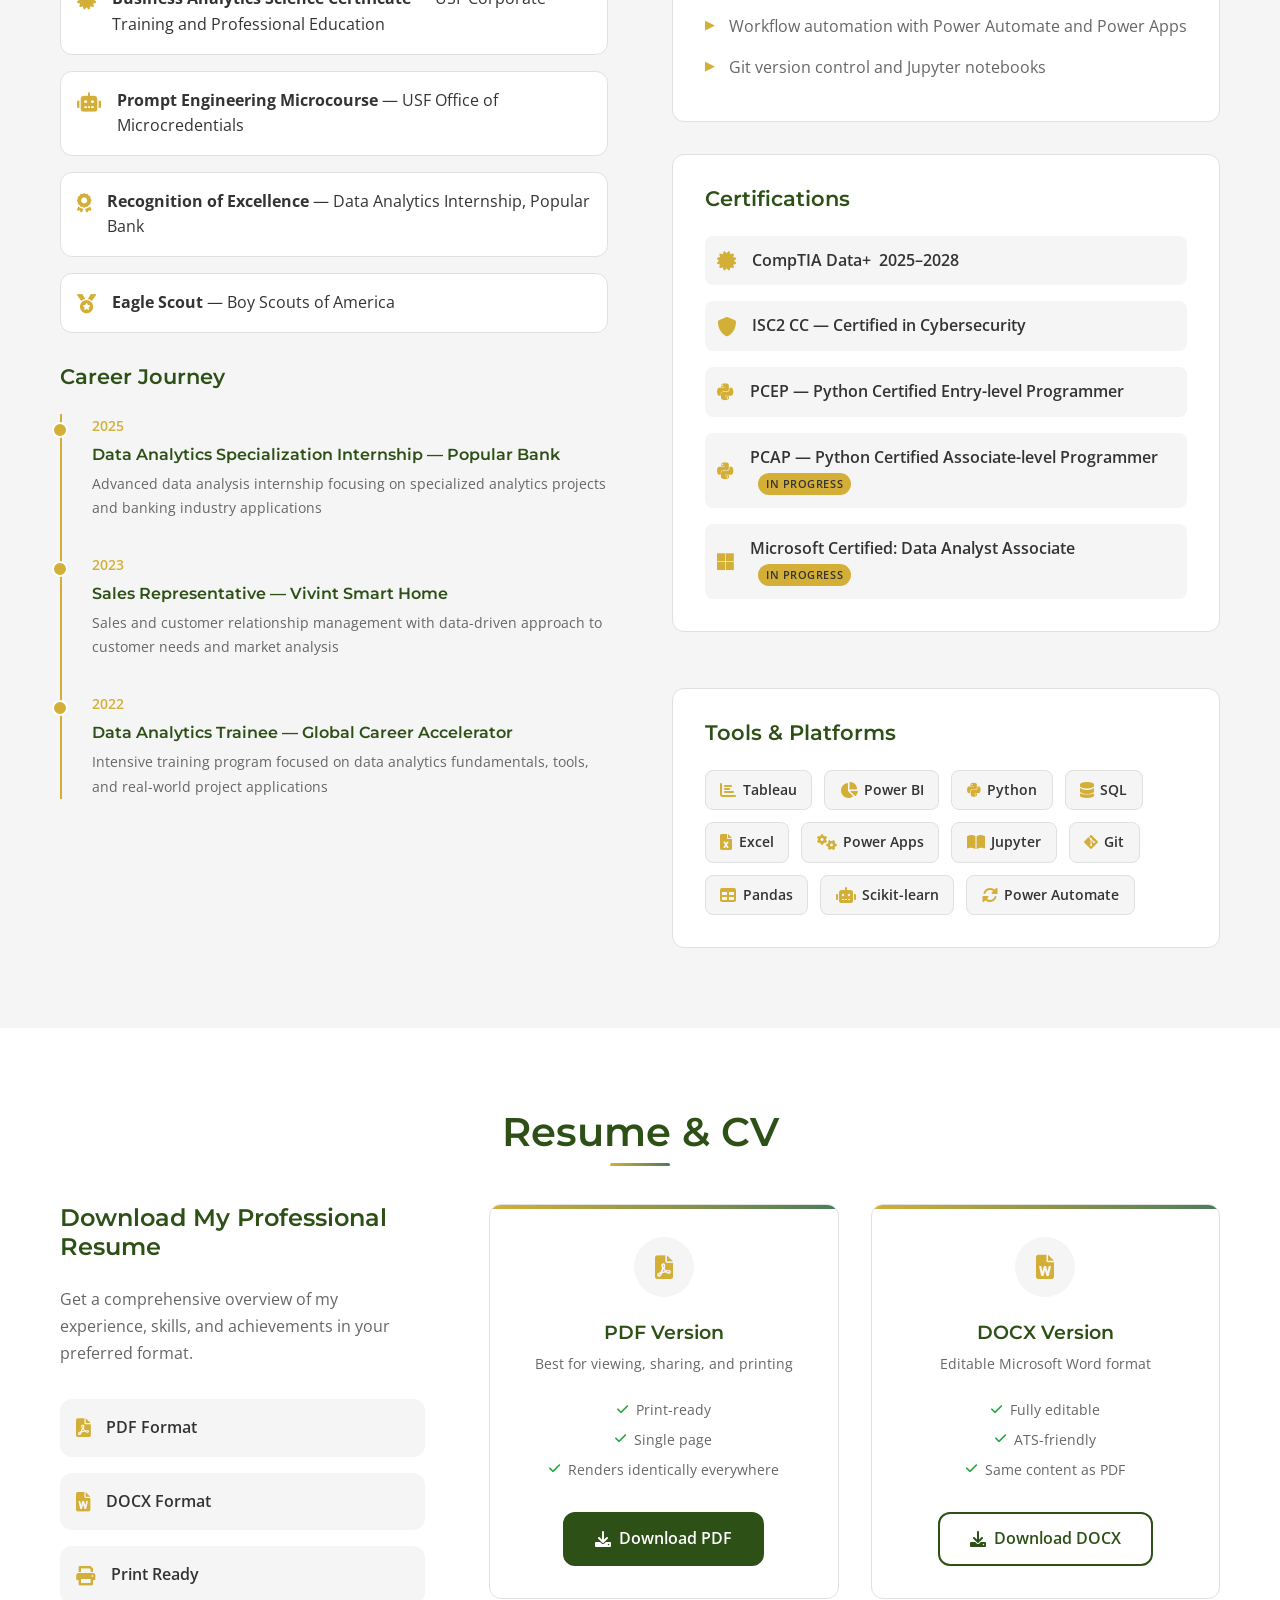
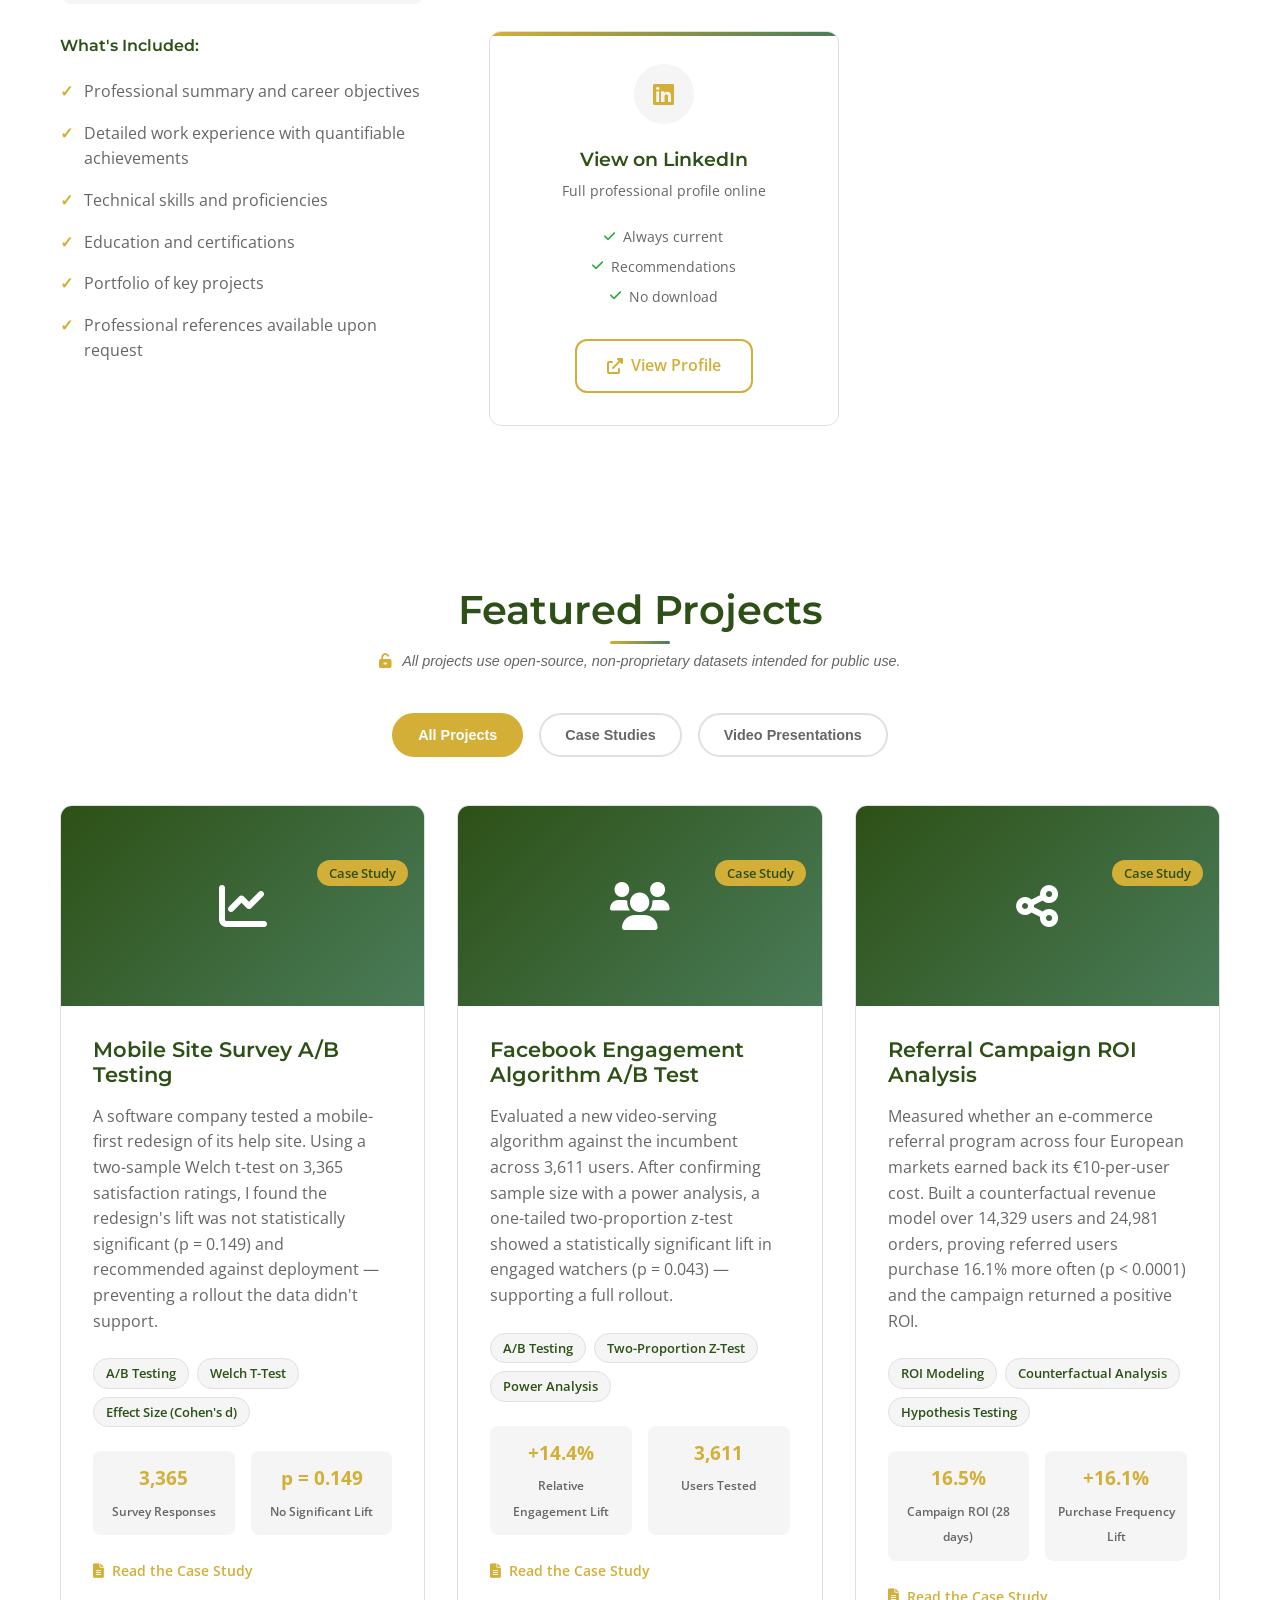
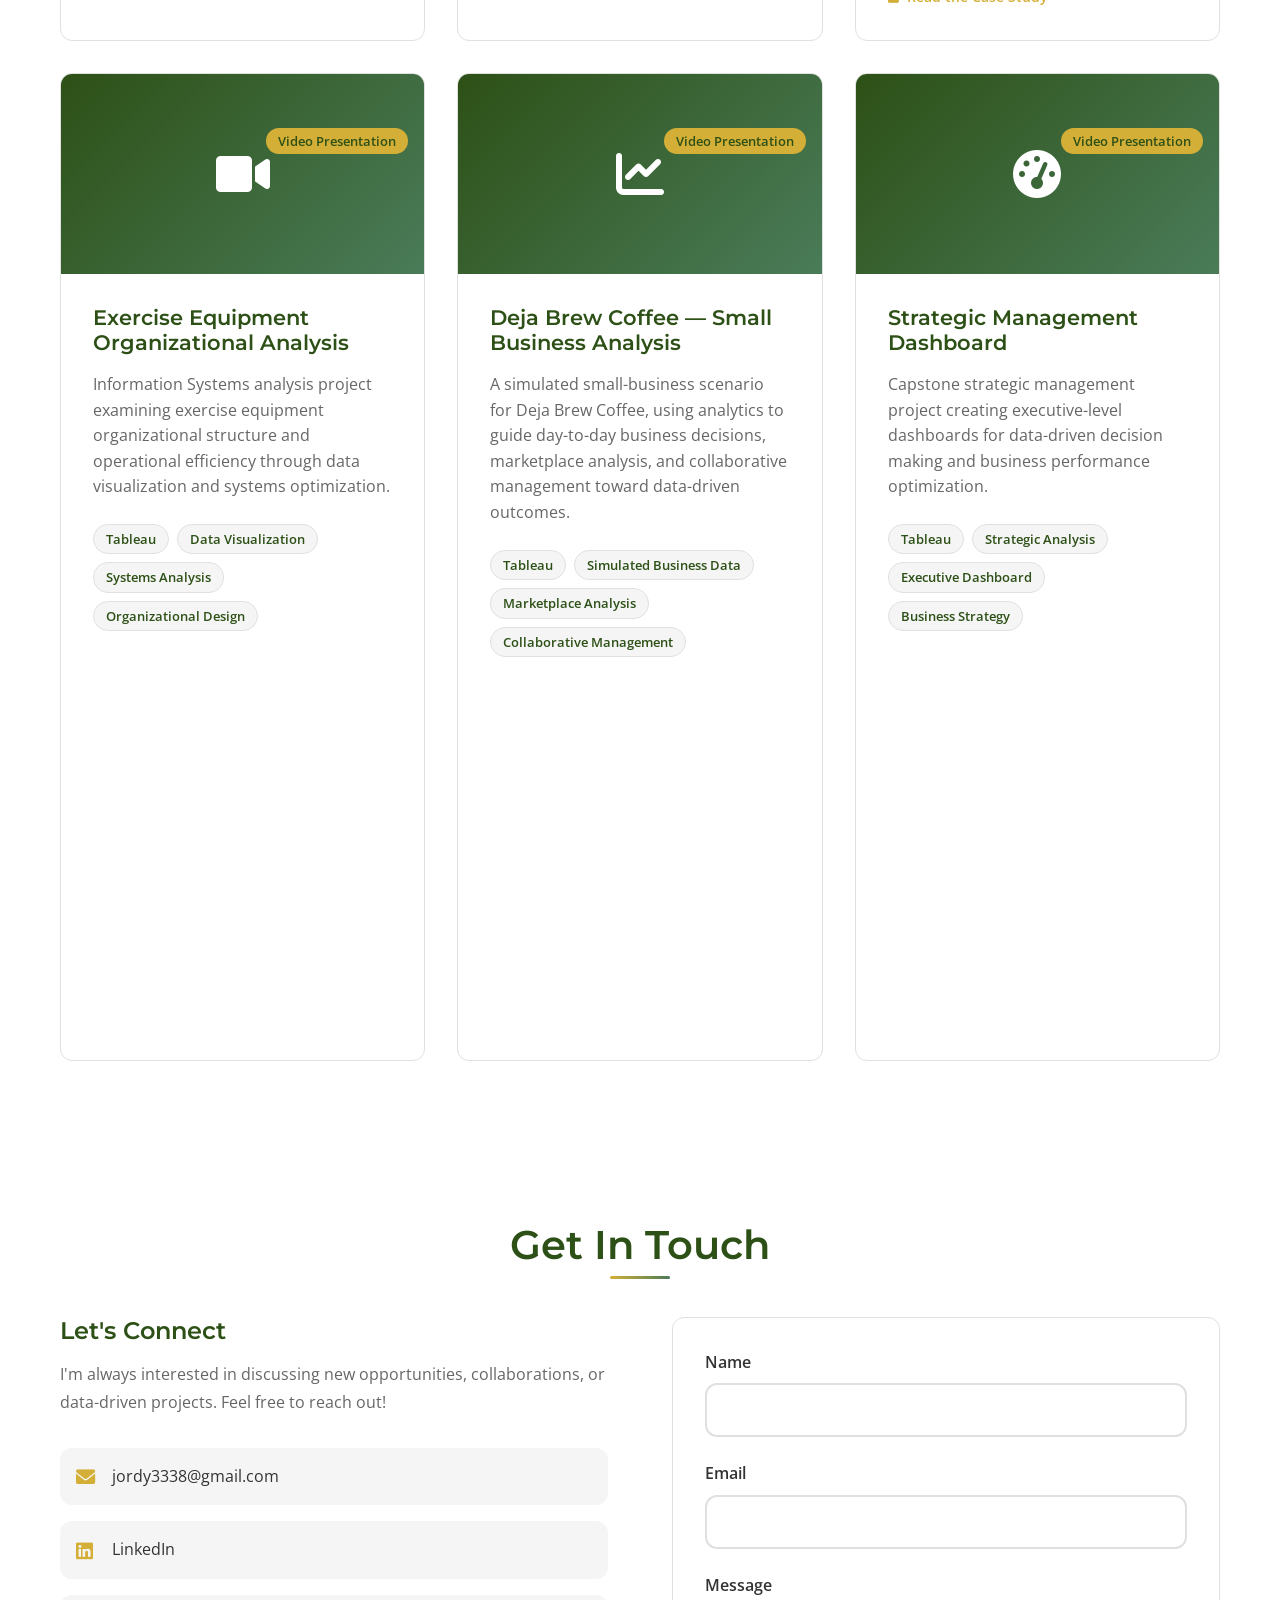
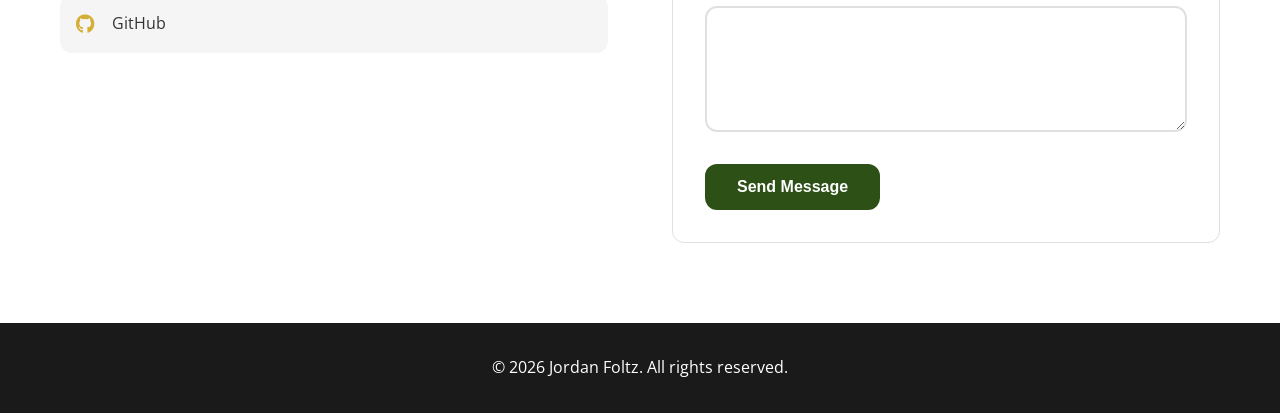
==== commit 4be664c0: "Swap KAT Manufacturing video for Deja Brew Coffee analysis Replace the financial accounting video pr" ====
--- a/index.html
+++ b/index.html
@@ -546,16 +546,16 @@
                         </div>
                     </div>
                     <div class="project-content">
-                        <h3>Sales Analysis for KAT Manufacturing</h3>
-                        <p class="project-description">Financial accounting project analyzing sales data and performance metrics for KAT Manufacturing, providing insights into revenue trends and business profitability.</p>
+                        <h3>Deja Brew Coffee — Small Business Analysis</h3>
+                        <p class="project-description">A simulated small-business scenario for Deja Brew Coffee, using analytics to guide day-to-day business decisions, marketplace analysis, and collaborative management toward data-driven outcomes.</p>
                         <div class="project-tech">
                             <span class="tech-tag">Tableau</span>
-                            <span class="tech-tag">Financial Analysis</span>
-                            <span class="tech-tag">Sales Metrics</span>
-                            <span class="tech-tag">Business Intelligence</span>
+                            <span class="tech-tag">Simulated Business Data</span>
+                            <span class="tech-tag">Marketplace Analysis</span>
+                            <span class="tech-tag">Collaborative Management</span>
                         </div>
                         <div class="project-video">
-                            <iframe width="100%" height="315" src="https://www.youtube.com/embed/kIhuMqGR8DQ" title="Sales Analysis for KAT Manufacturing" frameborder="0" allow="accelerometer; autoplay; clipboard-write; encrypted-media; gyroscope; picture-in-picture" allowfullscreen></iframe>
+                            <iframe width="100%" height="315" src="https://www.youtube.com/embed/rA62L-Bza-U" title="Deja Brew Coffee — Small Business Analysis" frameborder="0" allow="accelerometer; autoplay; clipboard-write; encrypted-media; gyroscope; picture-in-picture" allowfullscreen></iframe>
                         </div>
                     </div>
                 </div>
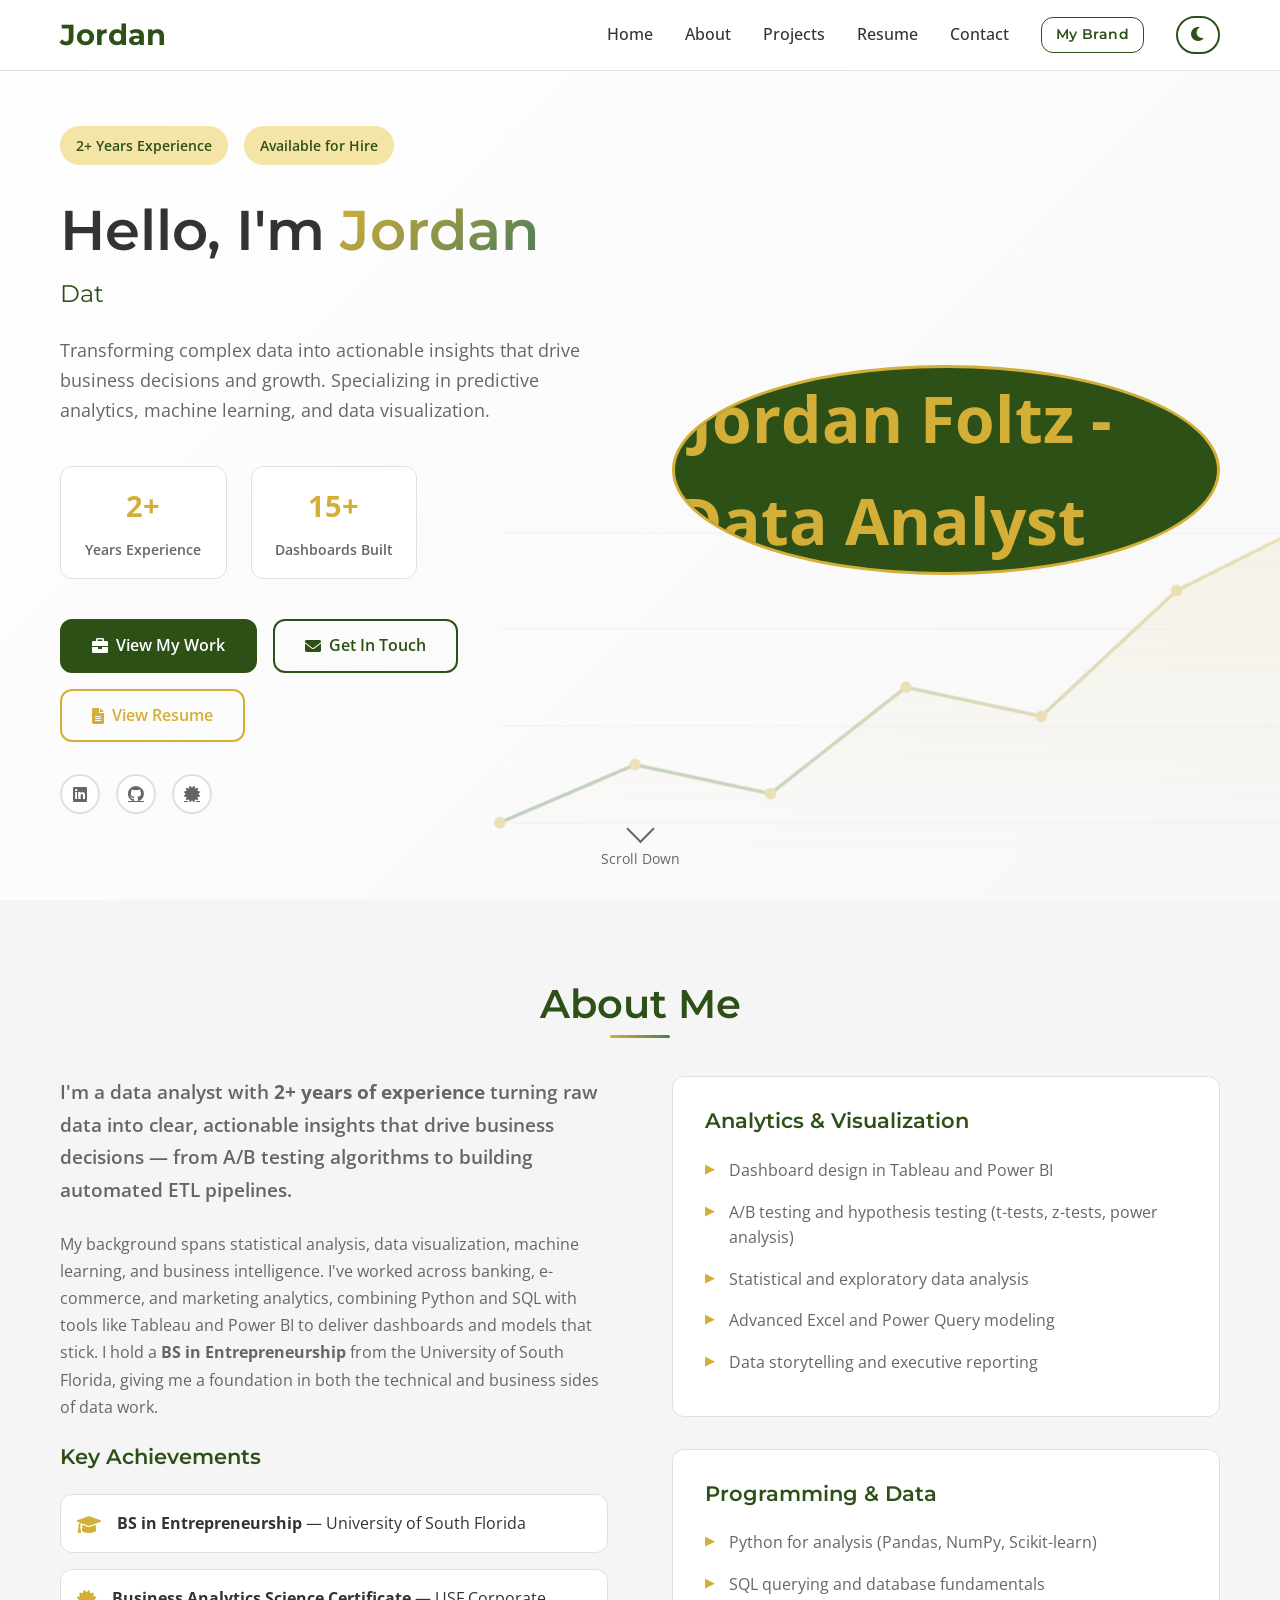
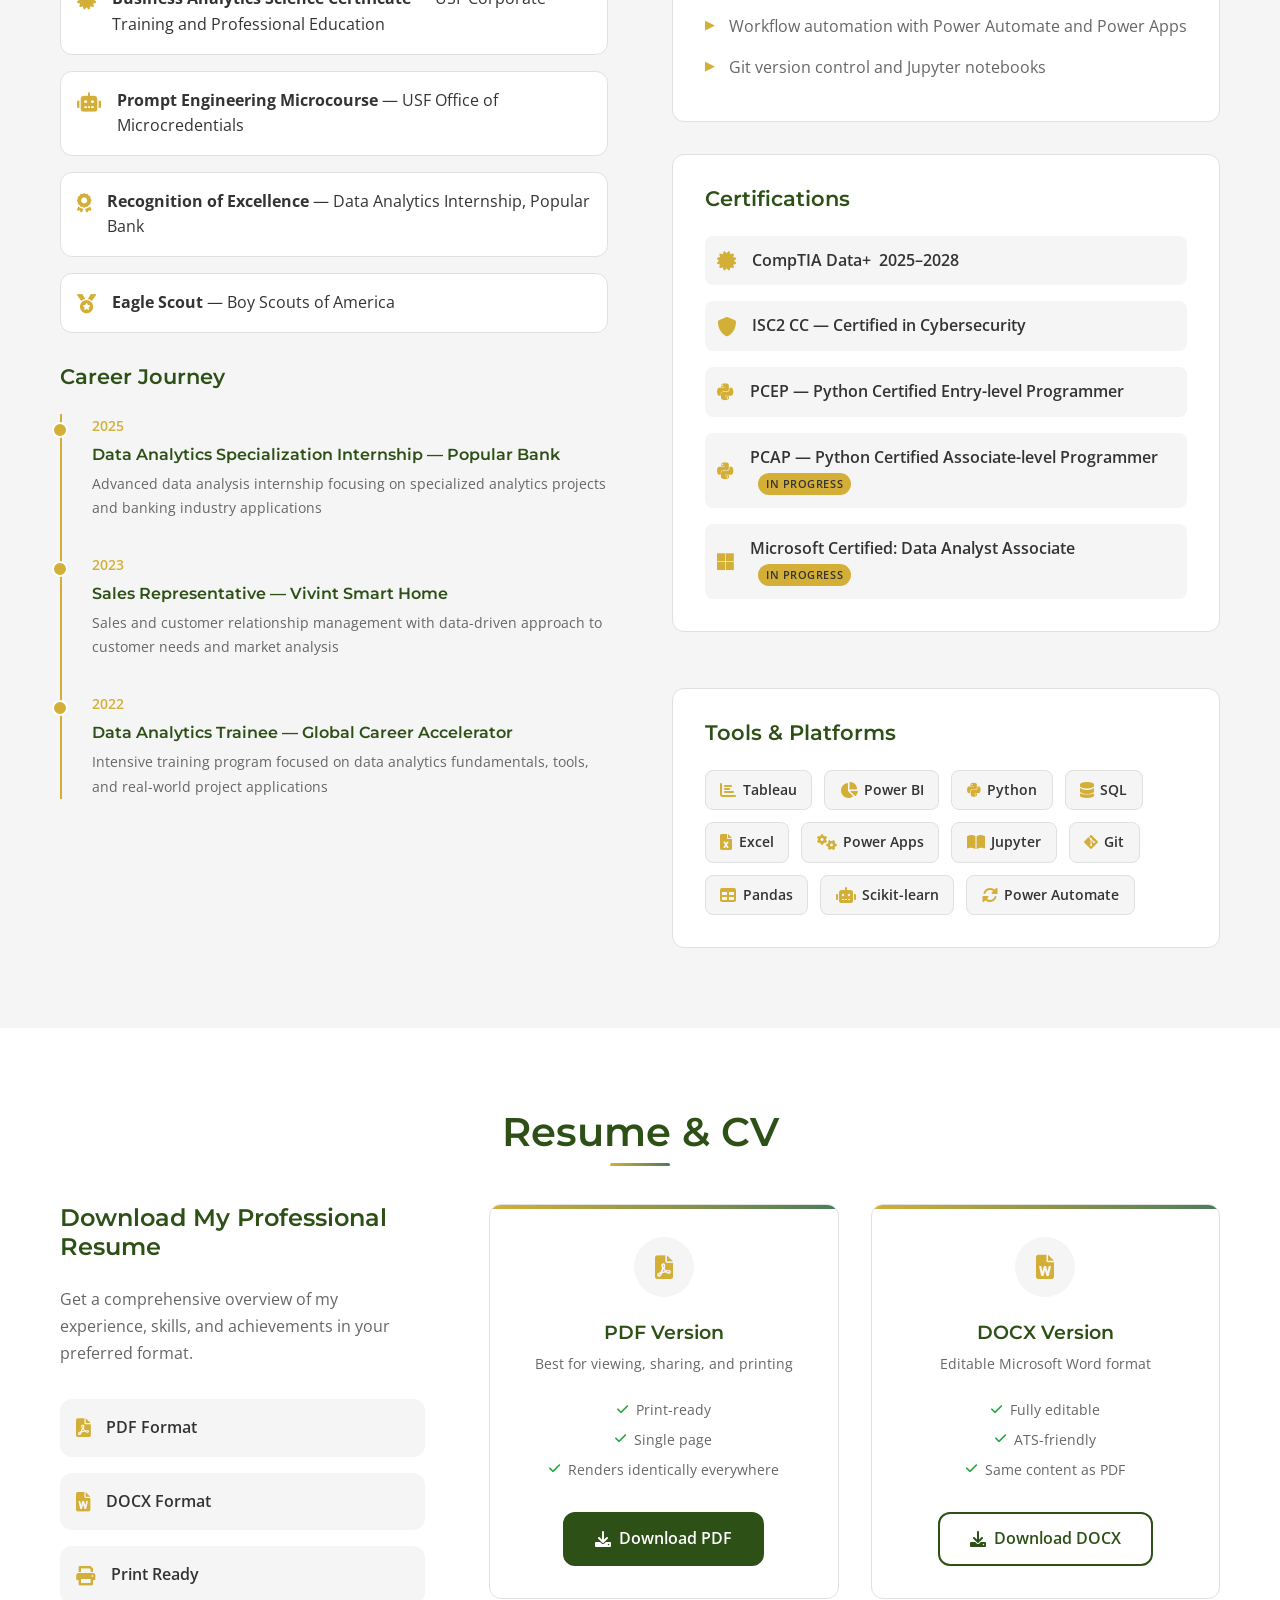
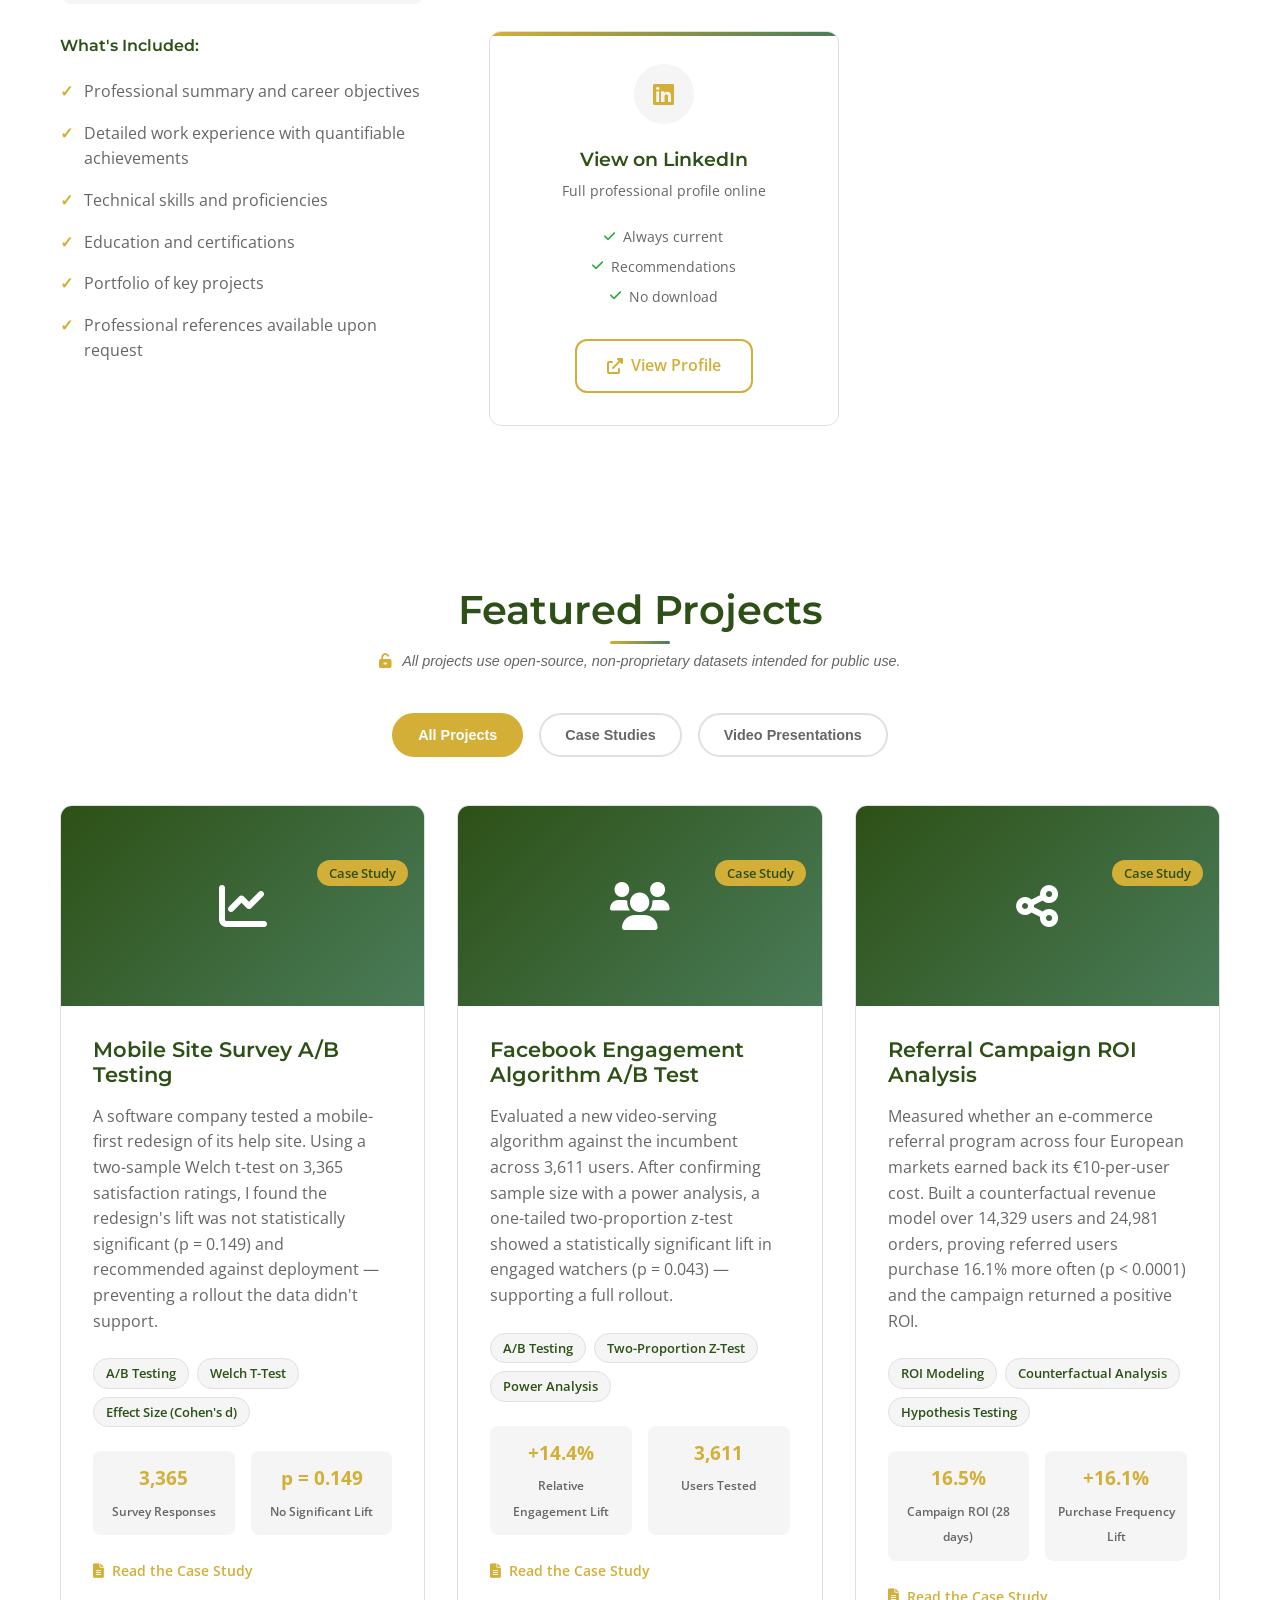
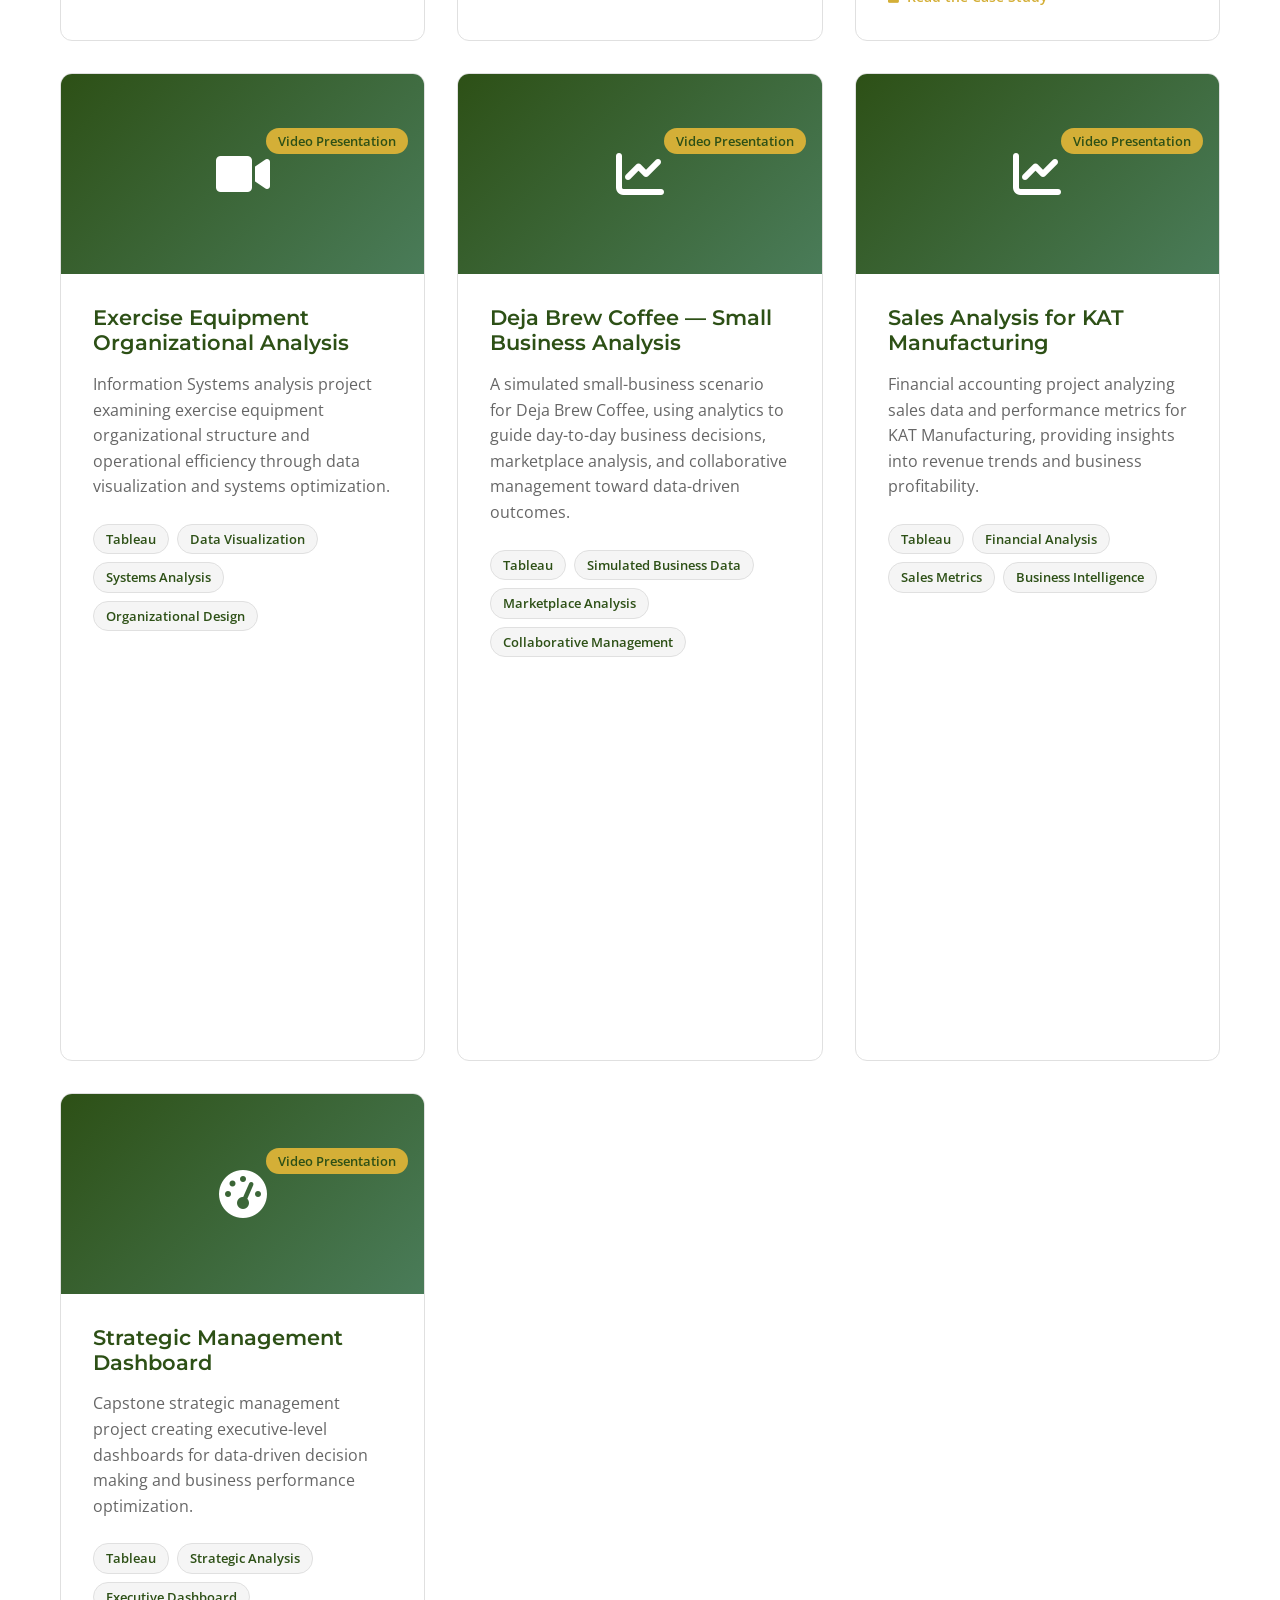
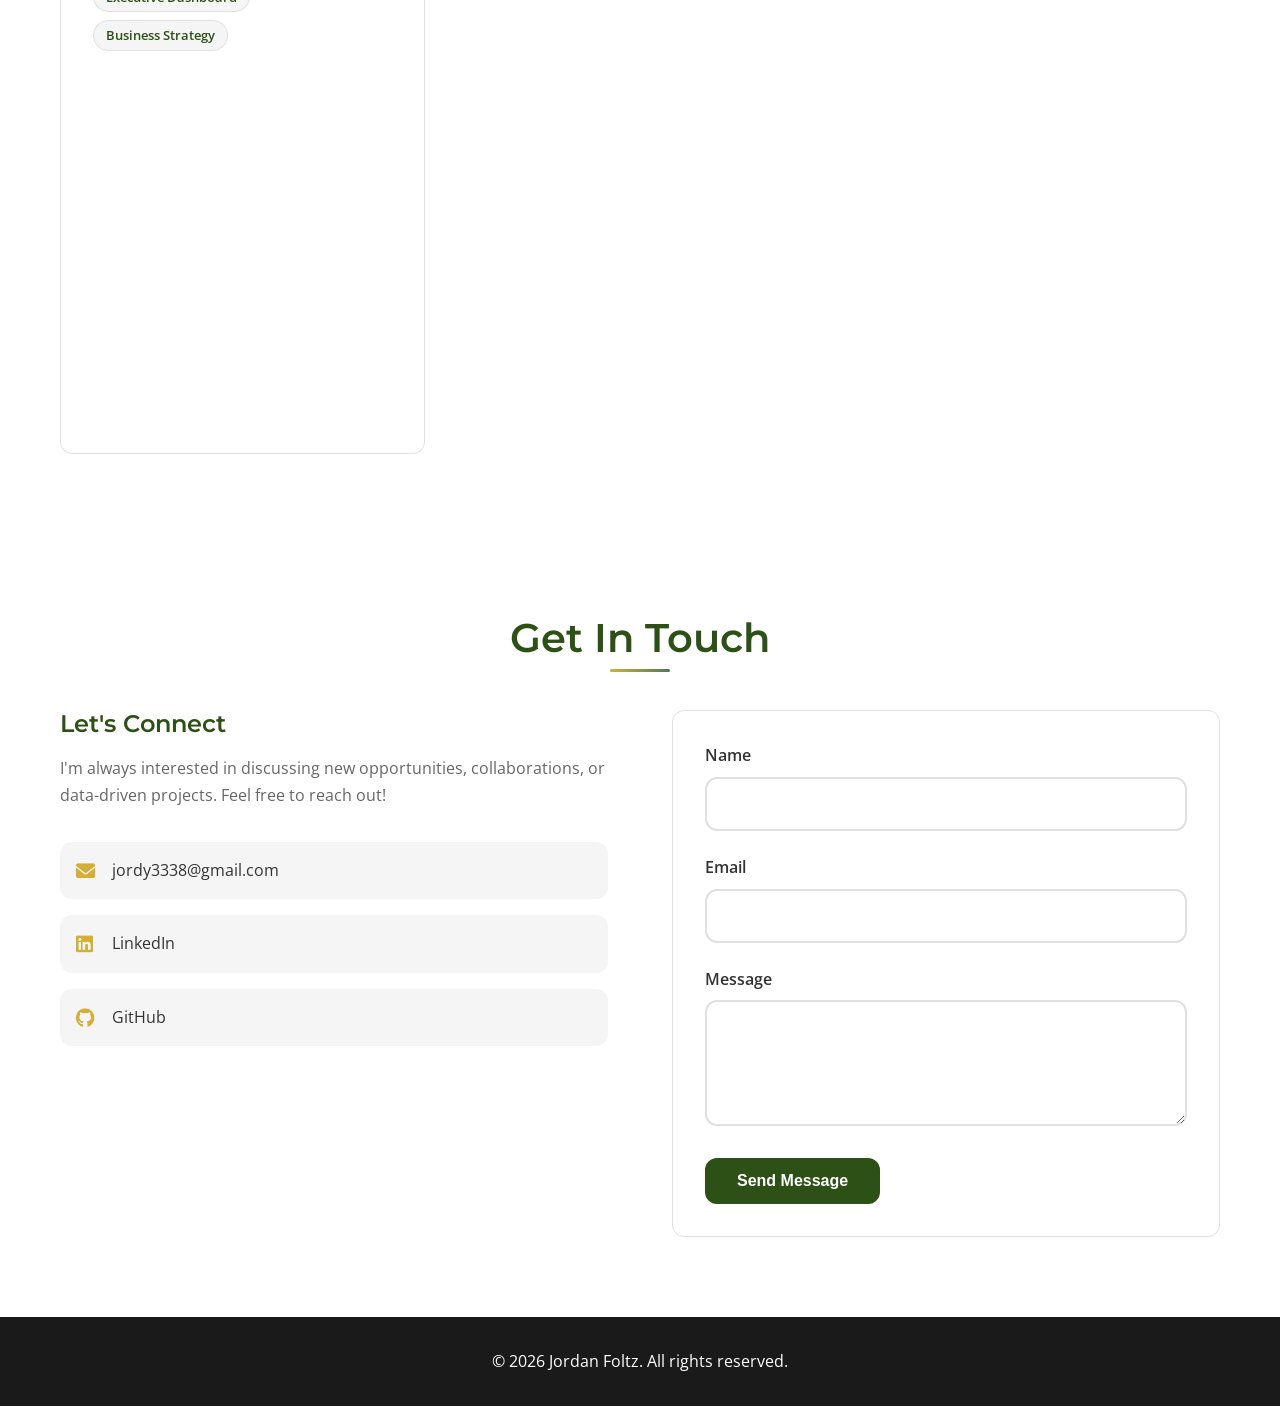
==== commit 06bd8bf7: "Restore KAT Manufacturing video card alongside Deja Brew Add the Sales Analysis for KAT Manufacturin" ====
--- a/index.html
+++ b/index.html
@@ -562,6 +562,28 @@
 
                 <div class="project-card" data-category="video-presentation">
                     <div class="project-image">
+                        <i class="fas fa-chart-line"></i>
+                        <div class="project-overlay">
+                            <span class="project-category">Video Presentation</span>
+                        </div>
+                    </div>
+                    <div class="project-content">
+                        <h3>Sales Analysis for KAT Manufacturing</h3>
+                        <p class="project-description">Financial accounting project analyzing sales data and performance metrics for KAT Manufacturing, providing insights into revenue trends and business profitability.</p>
+                        <div class="project-tech">
+                            <span class="tech-tag">Tableau</span>
+                            <span class="tech-tag">Financial Analysis</span>
+                            <span class="tech-tag">Sales Metrics</span>
+                            <span class="tech-tag">Business Intelligence</span>
+                        </div>
+                        <div class="project-video">
+                            <iframe width="100%" height="315" src="https://www.youtube.com/embed/kIhuMqGR8DQ" title="Sales Analysis for KAT Manufacturing" frameborder="0" allow="accelerometer; autoplay; clipboard-write; encrypted-media; gyroscope; picture-in-picture" allowfullscreen></iframe>
+                        </div>
+                    </div>
+                </div>
+
+                <div class="project-card" data-category="video-presentation">
+                    <div class="project-image">
                         <i class="fas fa-tachometer-alt"></i>
                         <div class="project-overlay">
                             <span class="project-category">Video Presentation</span>
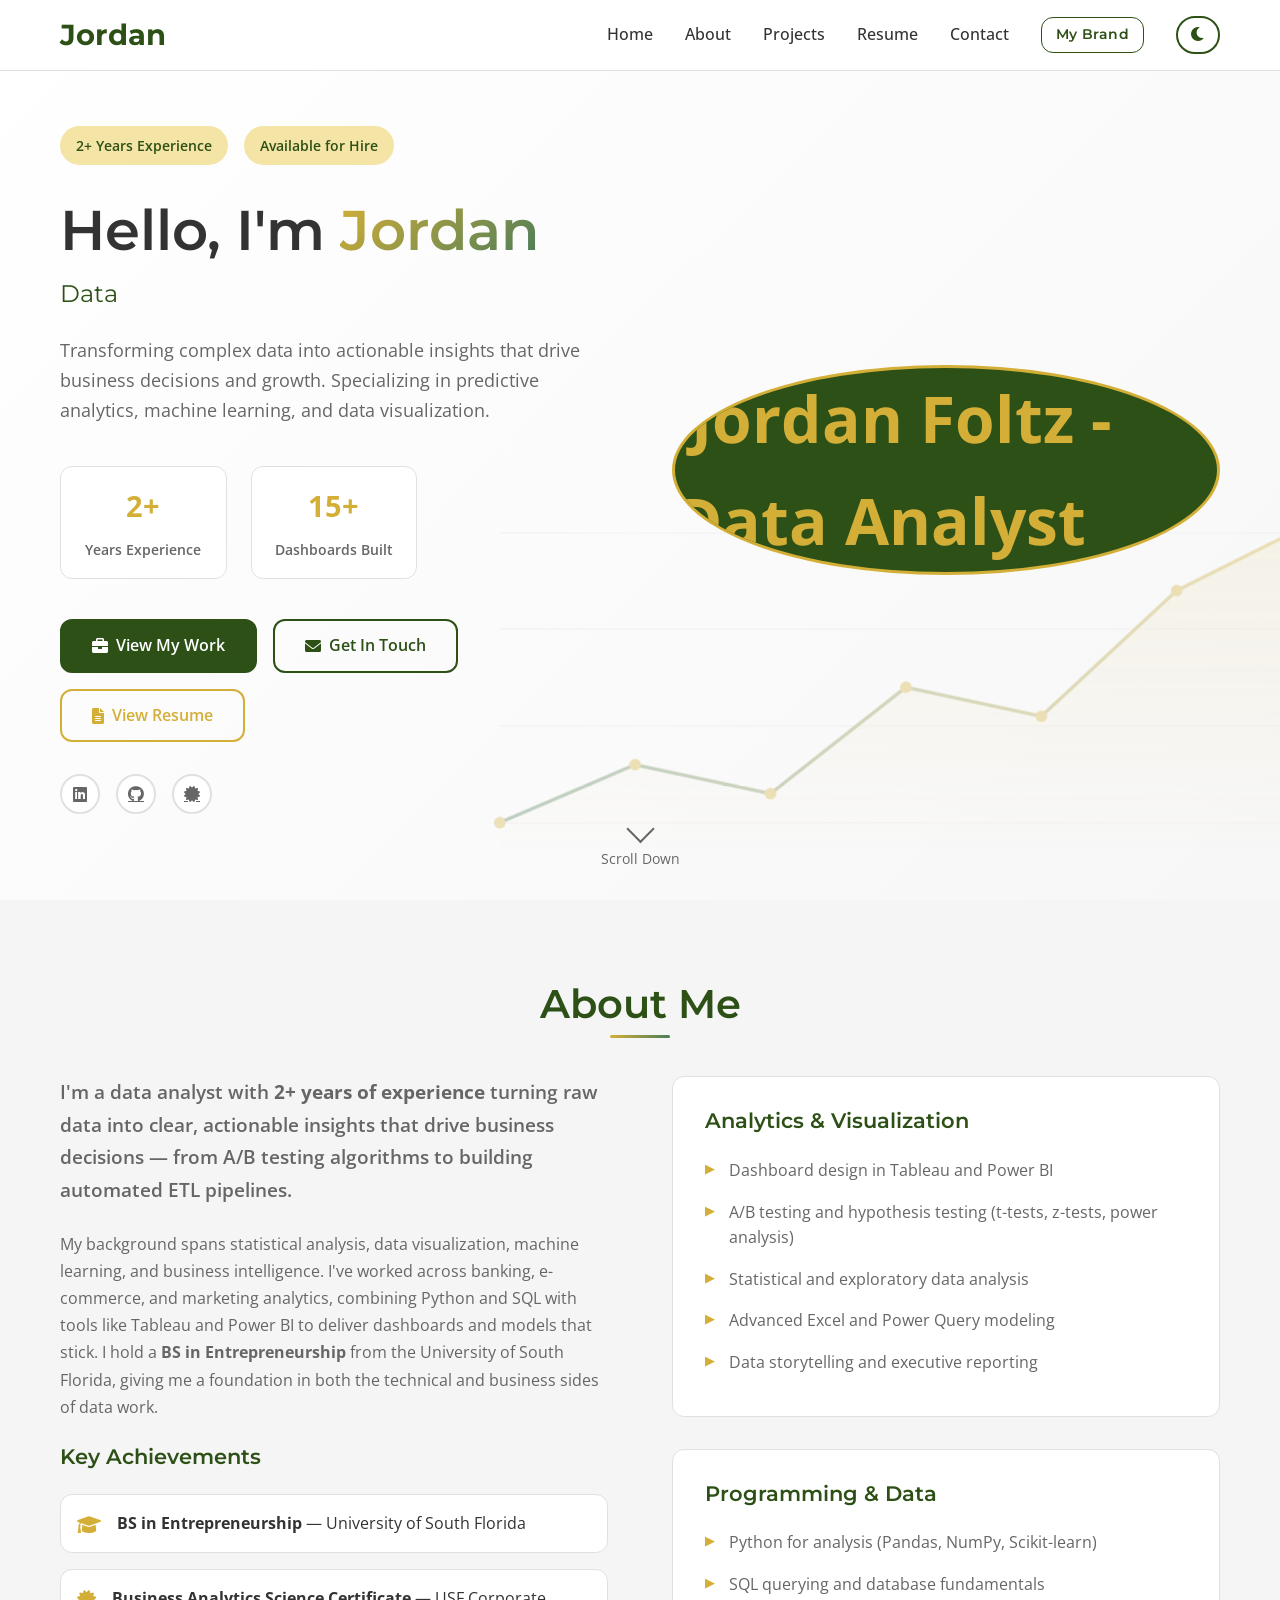
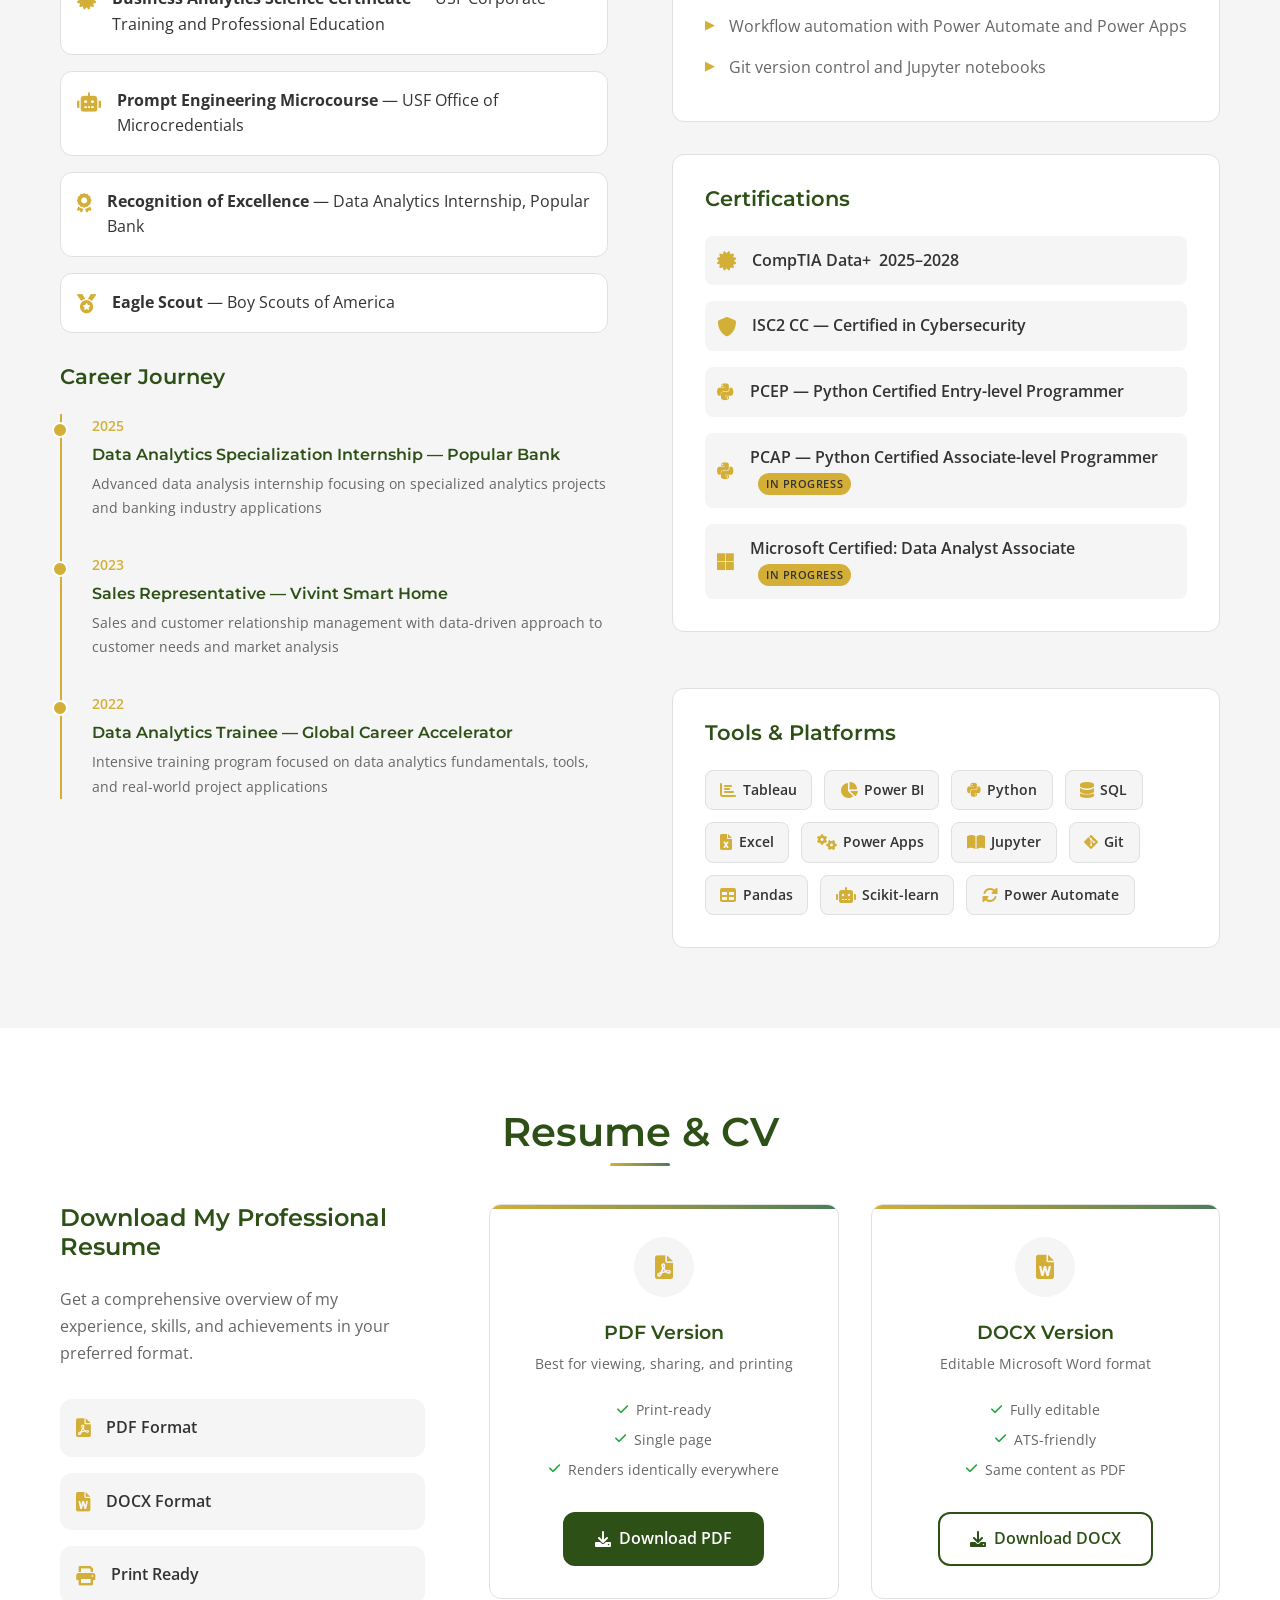
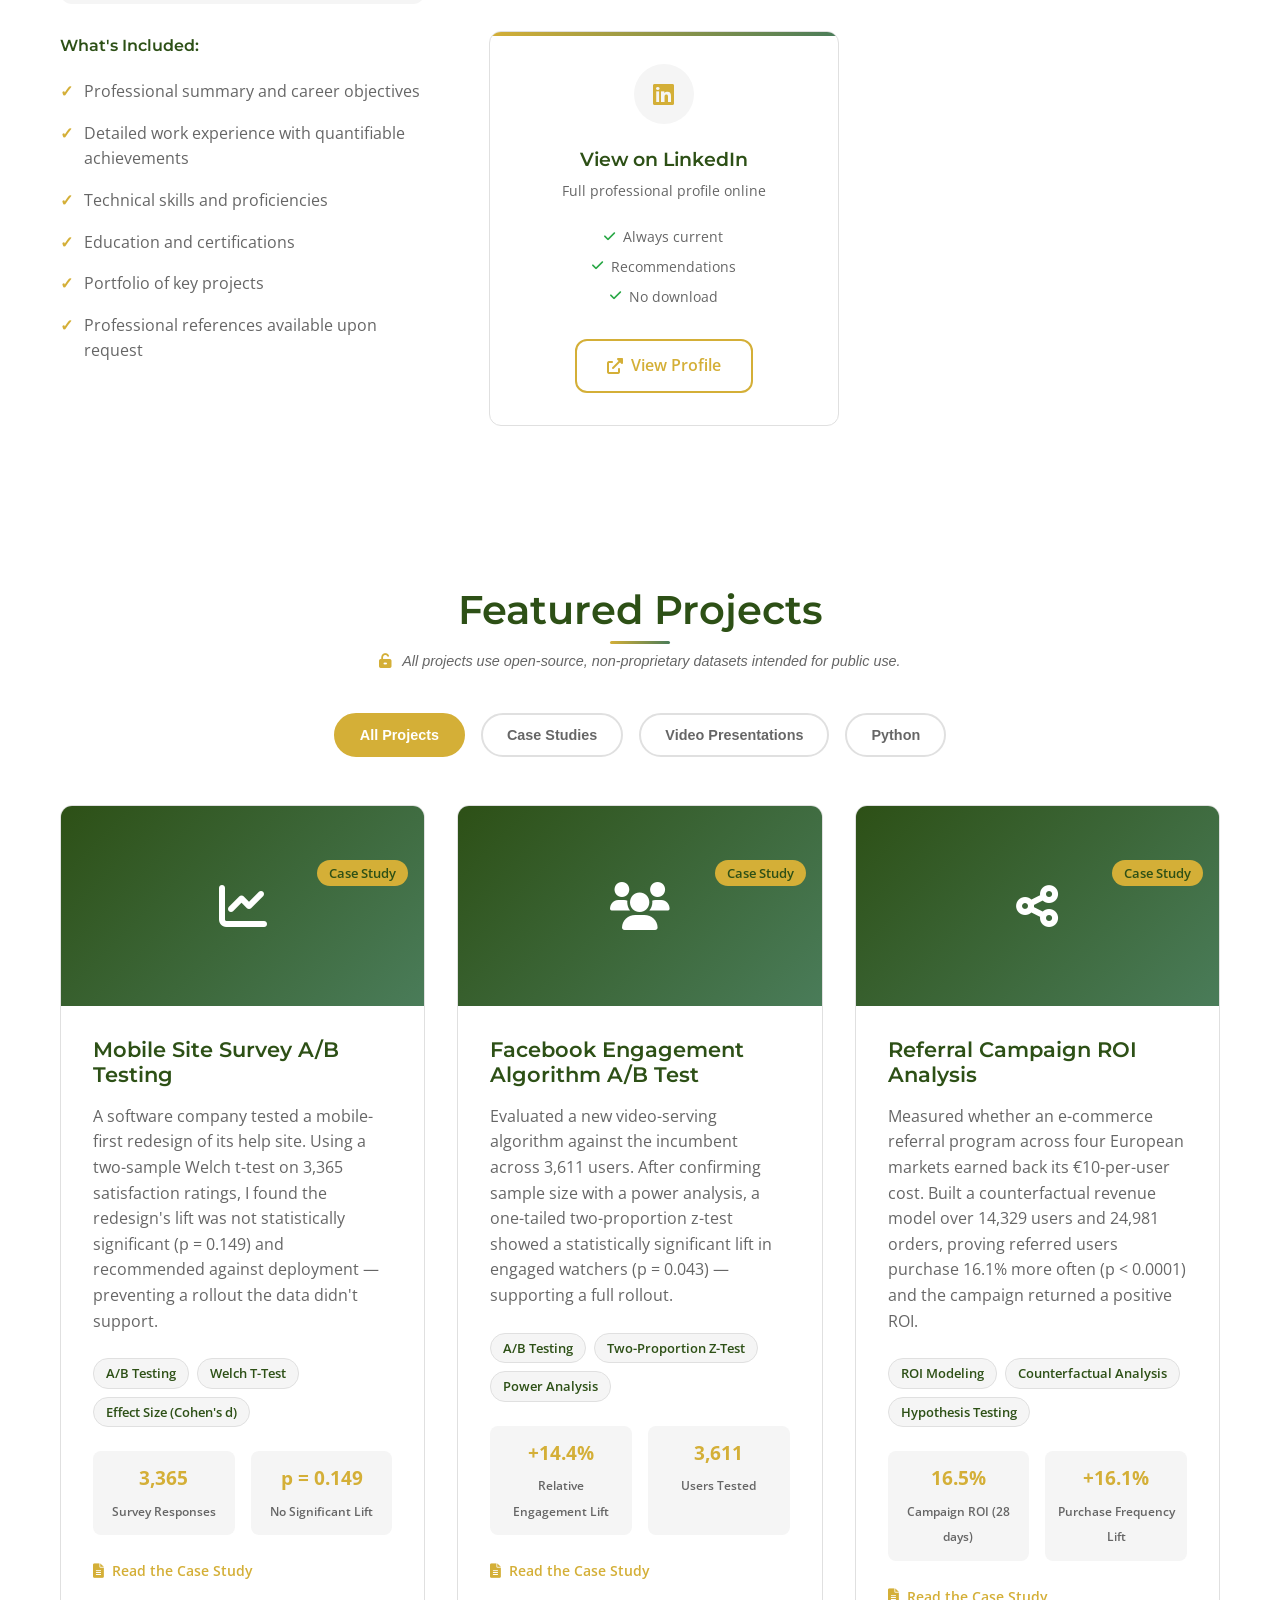
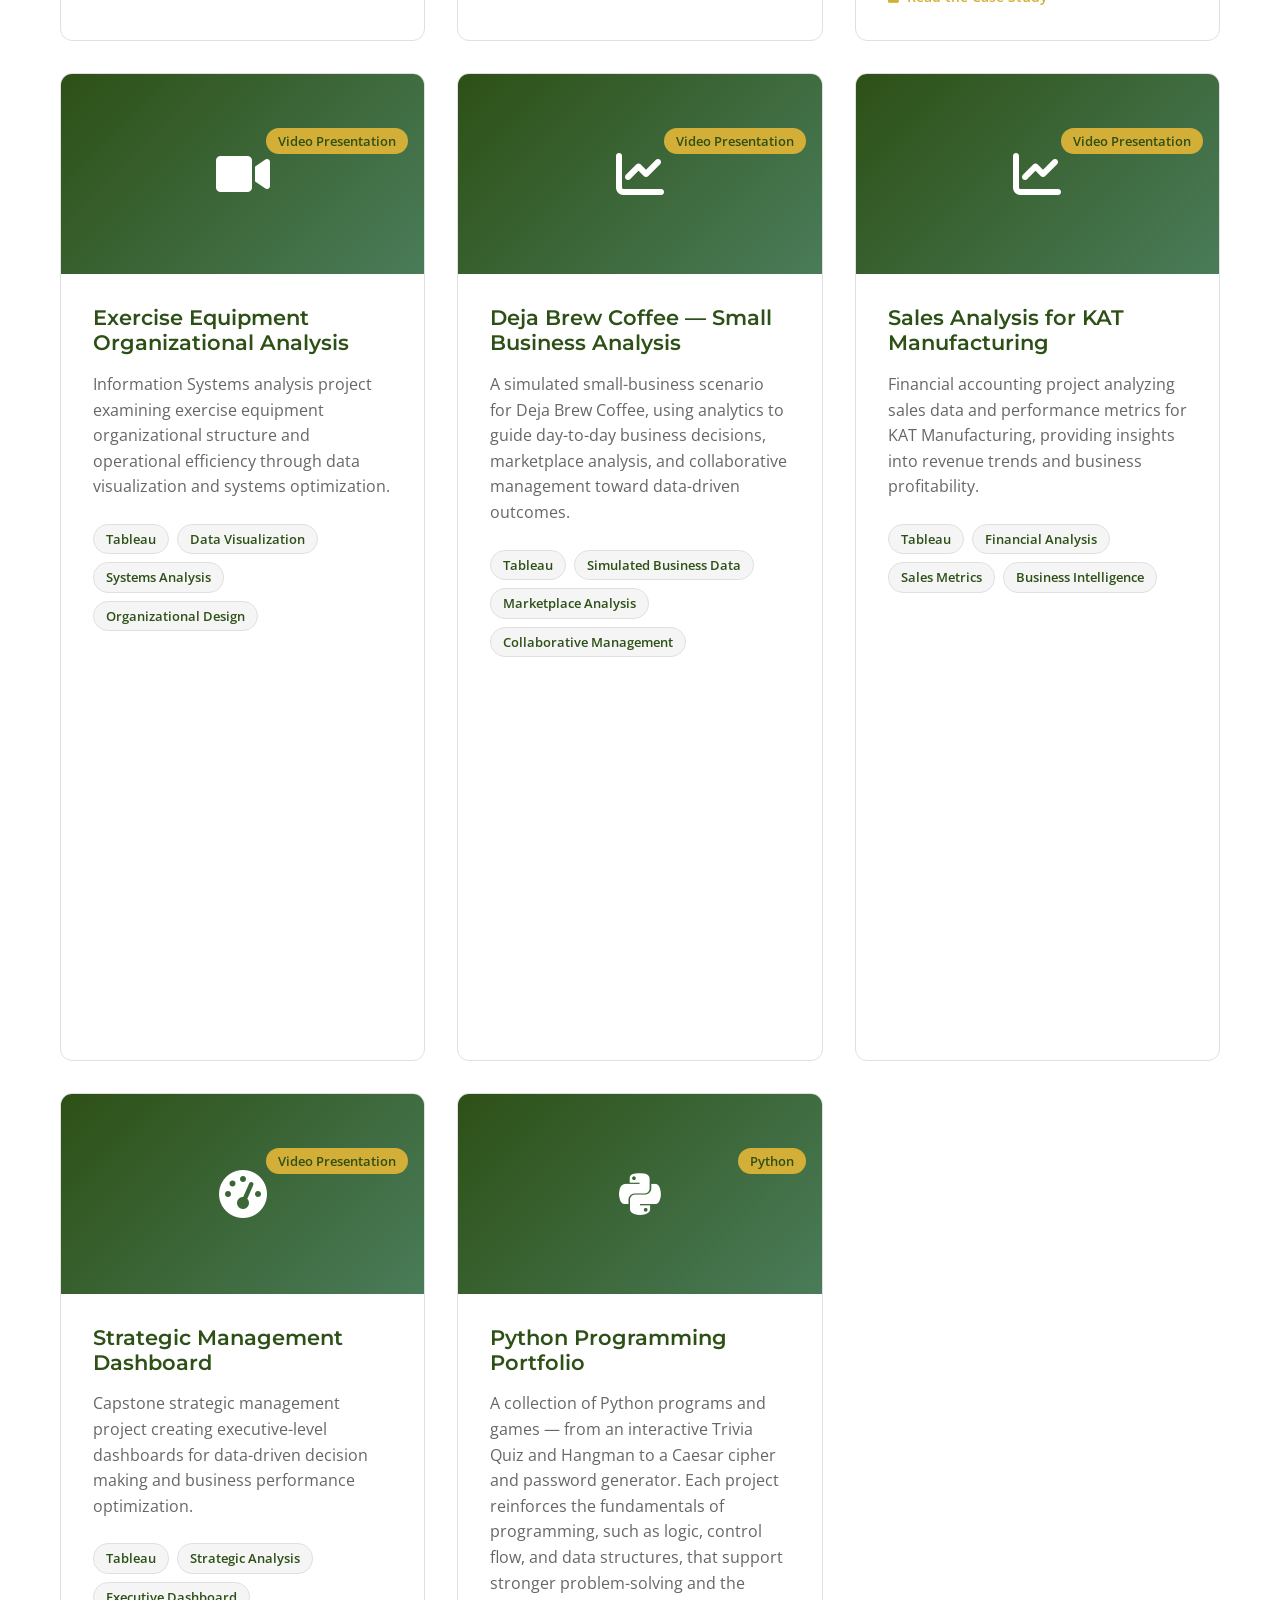
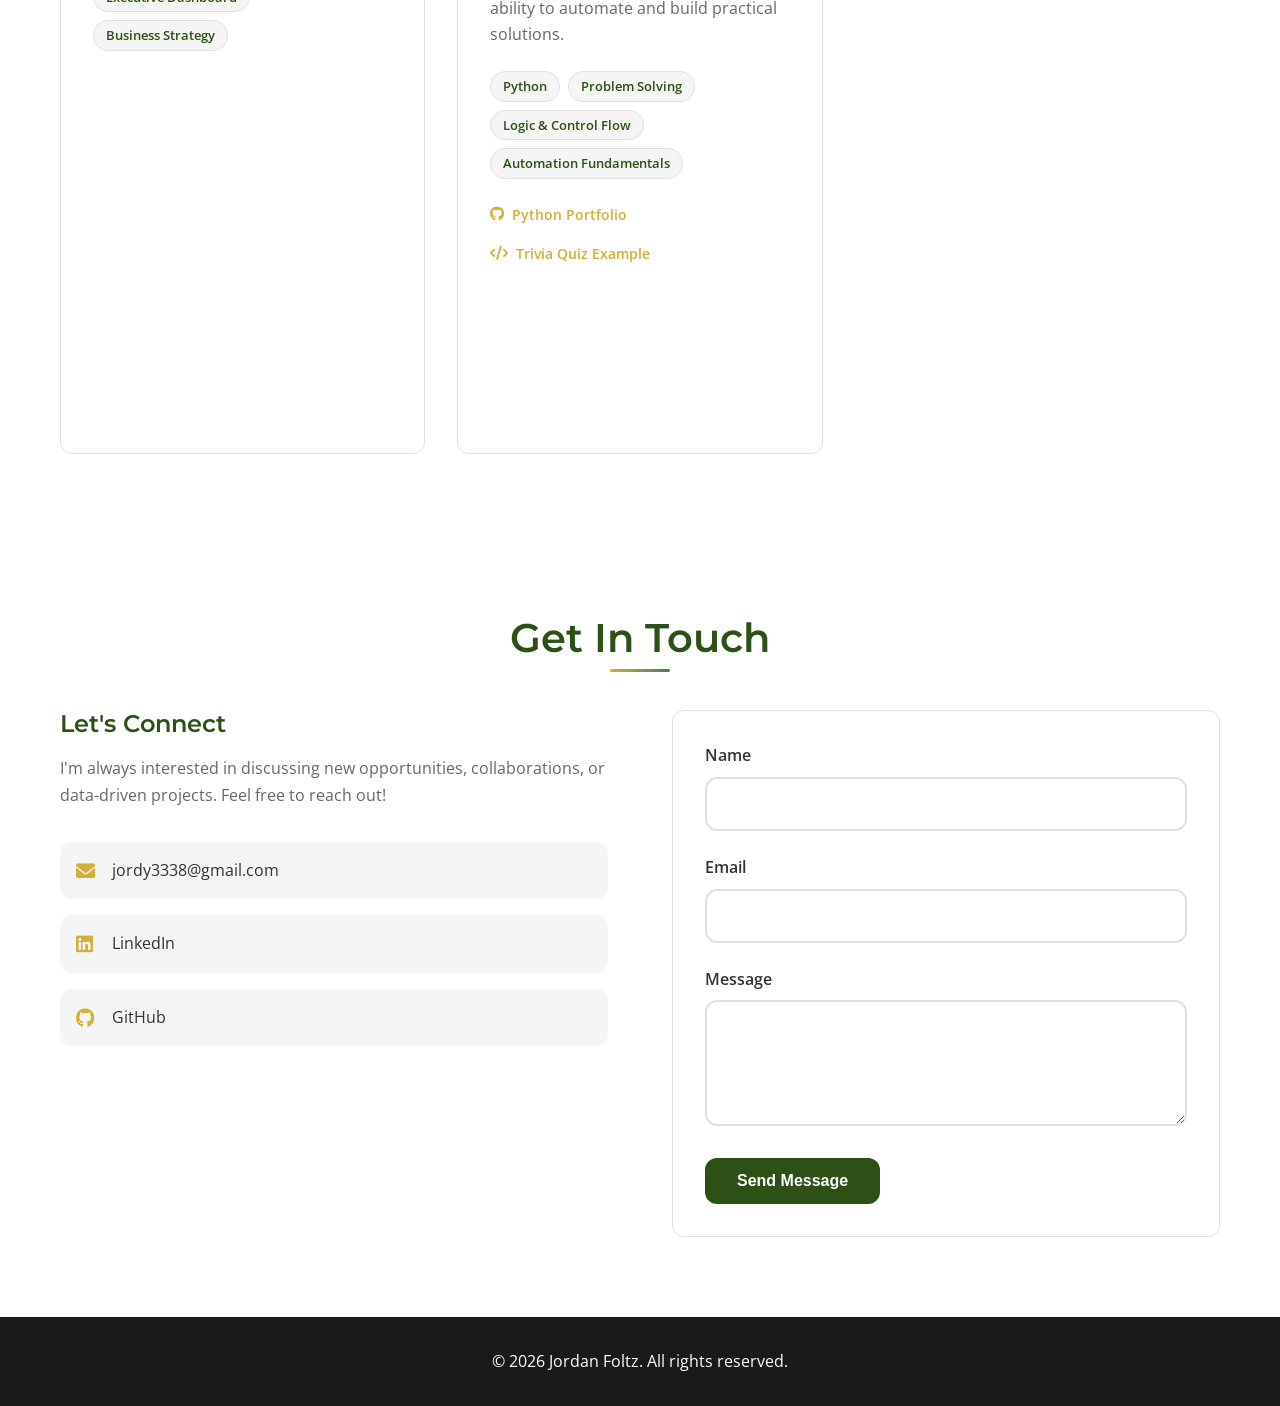
==== commit 78a11514: "Add Python category and portfolio card to Featured Projects Add a "Python" filter and a Python Progr" ====
--- a/index.html
+++ b/index.html
@@ -415,6 +415,7 @@
                 <button class="filter-btn active" data-filter="all">All Projects</button>
                 <button class="filter-btn" data-filter="case-study">Case Studies</button>
                 <button class="filter-btn" data-filter="video-presentation">Video Presentations</button>
+                <button class="filter-btn" data-filter="python">Python</button>
             </div>
             <div class="projects-grid">
                 <div class="project-card" data-category="case-study">
@@ -600,6 +601,33 @@
                         </div>
                         <div class="project-video">
                             <iframe width="100%" height="315" src="https://www.youtube.com/embed/L1kY-f2v0_c" title="Strategic Management Dashboard" frameborder="0" allow="accelerometer; autoplay; clipboard-write; encrypted-media; gyroscope; picture-in-picture" allowfullscreen></iframe>
+                        </div>
+                    </div>
+                </div>
+
+                <div class="project-card" data-category="python">
+                    <div class="project-image">
+                        <i class="fab fa-python"></i>
+                        <div class="project-overlay">
+                            <span class="project-category">Python</span>
+                        </div>
+                    </div>
+                    <div class="project-content">
+                        <h3>Python Programming Portfolio</h3>
+                        <p class="project-description">A collection of Python programs and games — from an interactive Trivia Quiz and Hangman to a Caesar cipher and password generator. Each project reinforces the fundamentals of programming, such as logic, control flow, and data structures, that support stronger problem-solving and the ability to automate and build practical solutions.</p>
+                        <div class="project-tech">
+                            <span class="tech-tag">Python</span>
+                            <span class="tech-tag">Problem Solving</span>
+                            <span class="tech-tag">Logic &amp; Control Flow</span>
+                            <span class="tech-tag">Automation Fundamentals</span>
+                        </div>
+                        <div class="project-links">
+                            <a href="https://github.com/JordanFoltzData/Python-Portfolio" class="project-link" target="_blank" rel="noopener noreferrer">
+                                <i class="fab fa-github"></i> Python Portfolio
+                            </a>
+                            <a href="https://github.com/JordanFoltzData/Python-Portfolio/tree/main/Trivia%20Quiz" class="project-link" target="_blank" rel="noopener noreferrer">
+                                <i class="fas fa-code"></i> Trivia Quiz Example
+                            </a>
                         </div>
                     </div>
                 </div>
